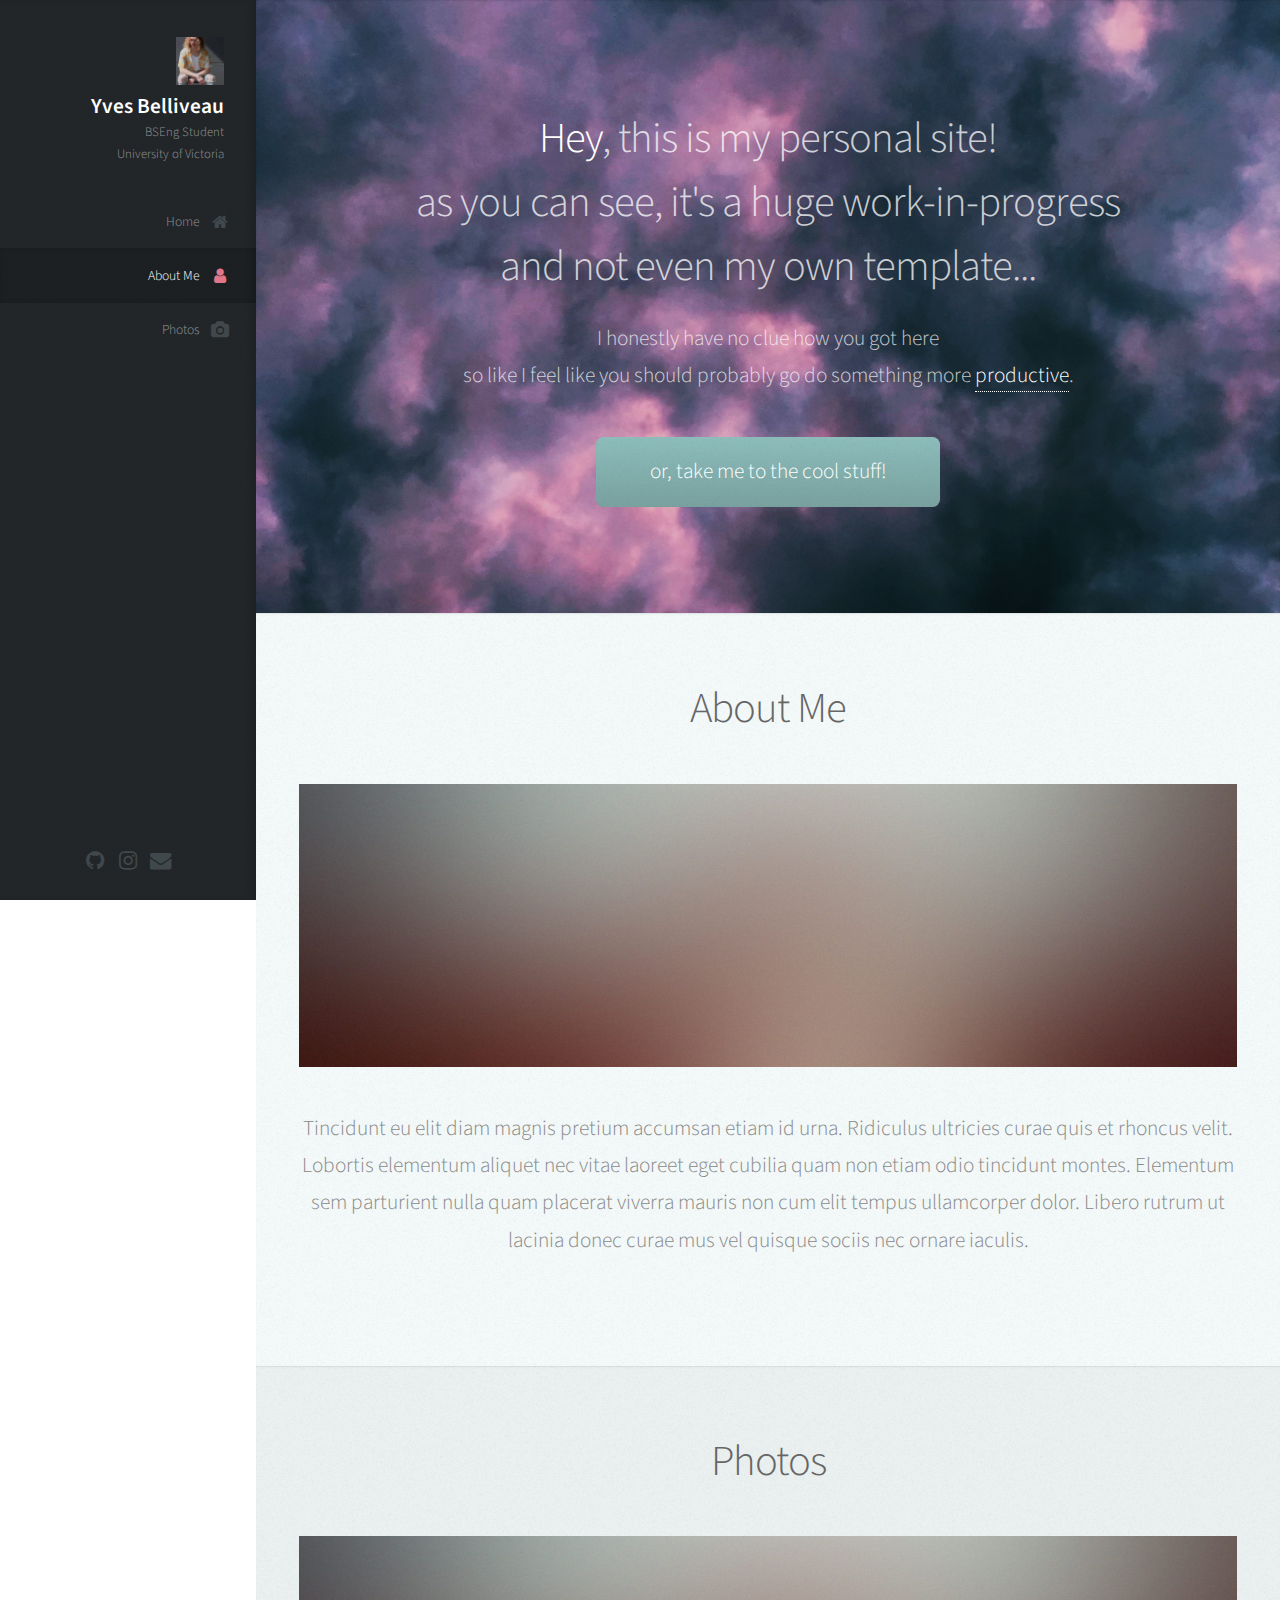
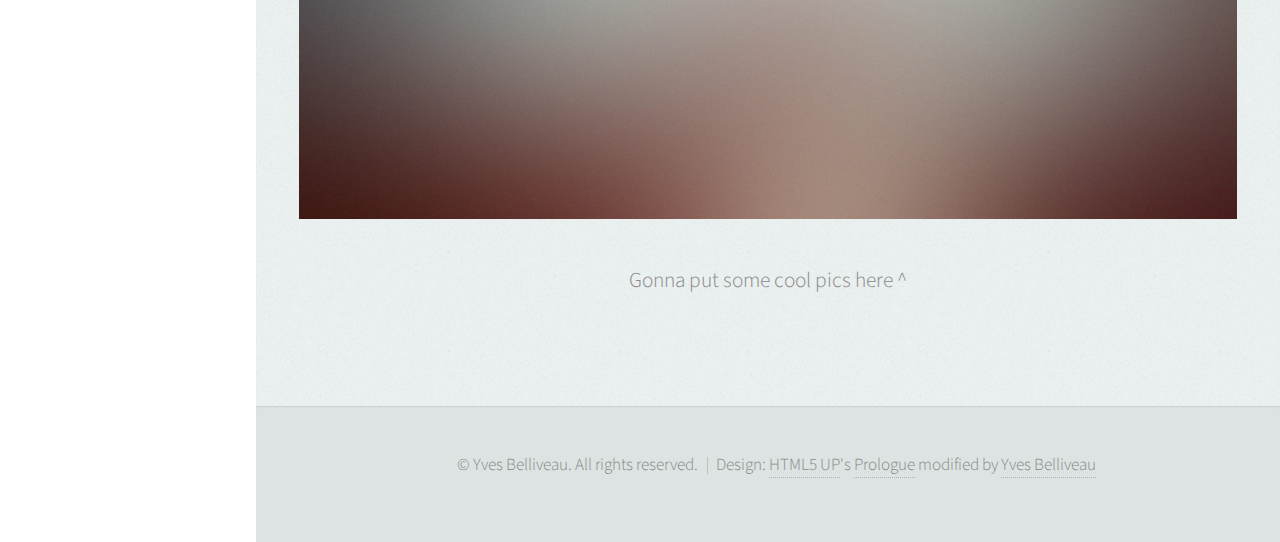
==== index.html @ c563c021 "b4 tha big stuff" ====
<html>
	<head>
		<title>Yves Belliveau</title>
		<meta charset="utf-8" />
		<meta name="viewport" content="width=device-width, initial-scale=1, user-scalable=no" />
		<link rel="stylesheet" href="assets/css/main.css" />
		<link rel="shortcut icon" type="image/png" href="images/favicon.jpg"/>
	</head>
	<body class="is-preload">

		<!-- Header -->
			<div id="header">

				<div class="top">

					<!-- Logo -->
						<div id="logo">
							<span class="image avatar48"><img src="images/avatar.jpg" alt="" /></span>
							<h1 id="title">Yves Belliveau</h1>
							<p>BSEng Student</p>
							<p>University of Victoria
						</div>

					<!-- Nav -->
						<nav id="nav">
							<ul>
								<li><a href="#top" id="top-link"><span class="icon fa-home">Home</span></a></li>
								<!--<li><a href="#portfolio" id="portfolio-link"><span class="icon fa-th">Portfolio</span></a></li>-->
								<li><a href="#about" id="about-link"><span class="icon fa-user">About Me</span></a></li>
								<!--<li><a href="#contact" id="contact-link"><span class="icon fa-envelope">Contact</span></a></li>-->
								<li><a href="#instagram" id="instagram-link"><span class="icon fa-camera">Photos</span></a></li>
							</ul>
						</nav>

				</div>

				<div class="bottom">

					<!-- Social Icons -->
						<ul class="icons">
							<!--<li><a href="#" class="icon fa-twitter"><span class="label">Twitter</span></a></li>-->
							<!--<li><a href="#" class="icon fa-facebook"><span class="label">Facebook</span></a></li>-->
							<li><a href="https://github.com/yvesbelliveau" class="icon fa-github"><span class="label">Github</span></a></li>
							<li><a href="https://www.instagram.com/yvesbelliveau/" class="icon fa-instagram"><span class="label">Instagram</span></a></li>
							<li><A href="mailto:ybell@live.ca" class="icon fa-envelope"><span class="label">Email</span></A></li>
						</ul>

				</div>

			</div>

		<!-- Main -->
			<div id="main">

				<!-- Home -->
					<section id="top" class="one dark cover">
						<div class="container">

							<header>
								<h2 class="alt"><strong>Hey</strong>, this is my personal site!<br />
								as you can see, it's a huge work-in-progress<br />
								and not even my own template...</h2>
								<p>I honestly have no clue how you got here<br />
								so like I feel like you should probably go do something more <a href="https://google.ca">productive</a>.</p>
							</header>

							<footer>
								<a href="#photos" class="button scrolly">or, take me to the cool stuff!</a>
							</footer>

						</div>
					</section>

				<!-- Portfolio
					<section id="portfolio" class="two">
						<div class="container">

							<header>
								<h2>Portfolio</h2>
							</header>

							<p>Vitae natoque dictum etiam semper magnis enim feugiat convallis convallis
							egestas rhoncus ridiculus in quis risus amet curabitur tempor orci penatibus.
							Tellus erat mauris ipsum fermentum etiam vivamus eget. Nunc nibh morbi quis
							fusce hendrerit lacus ridiculus.</p>

							<div class="row">
								<div class="col-4 col-12-mobile">
									<article class="item">
										<a href="#" class="image fit"><img src="images/pic02.jpg" alt="" /></a>
										<header>
											<h3>Ipsum Feugiat</h3>
										</header>
									</article>
									<article class="item">
										<a href="#" class="image fit"><img src="images/pic03.jpg" alt="" /></a>
										<header>
											<h3>Rhoncus Semper</h3>
										</header>
									</article>
								</div>
								<div class="col-4 col-12-mobile">
									<article class="item">
										<a href="#" class="image fit"><img src="images/pic04.jpg" alt="" /></a>
										<header>
											<h3>Magna Nullam</h3>
										</header>
									</article>
									<article class="item">
										<a href="#" class="image fit"><img src="images/pic05.jpg" alt="" /></a>
										<header>
											<h3>Natoque Vitae</h3>
										</header>
									</article>
								</div>
								<div class="col-4 col-12-mobile">
									<article class="item">
										<a href="#" class="image fit"><img src="images/pic06.jpg" alt="" /></a>
										<header>
											<h3>Dolor Penatibus</h3>
										</header>
									</article>
									<article class="item">
										<a href="#" class="image fit"><img src="images/pic07.jpg" alt="" /></a>
										<header>
											<h3>Orci Convallis</h3>
										</header>
									</article>
								</div>
							</div>

						</div>
					</section>-->

				<!-- About Me -->
					<section id="about" class="two">
						<div class="container">

							<header>
								<h2>About Me</h2>
							</header>

							<a href="#" class="image featured"><img src="images/pic08.jpg" alt="" /></a>

							<p>Tincidunt eu elit diam magnis pretium accumsan etiam id urna. Ridiculus
							ultricies curae quis et rhoncus velit. Lobortis elementum aliquet nec vitae
							laoreet eget cubilia quam non etiam odio tincidunt montes. Elementum sem
							parturient nulla quam placerat viverra mauris non cum elit tempus ullamcorper
							dolor. Libero rutrum ut lacinia donec curae mus vel quisque sociis nec
							ornare iaculis.</p>

						</div>
					</section>

				<!--Current Projects
					<section id="Current Projects" class="three">
						<div class="container">

							<header>
								<h2>Instagram</h2>
							</header>

							<a href="#" class="image featured"><img src="images/pic08.jpg" alt="" /></a>

							<p>Gonna put my insta here</p>

						</div>
					</section>-->

				<!--Instagram-->
					<section id="photos" class="three">
						<div class="container">

							<header>
								<h2>Photos</h2>
							</header>

							<a href="#" class="image featured"><img src="images/pic08.jpg" alt="" /></a>

							<p>Gonna put some cool pics here ^</p>

						</div>
					</section>

				<!-- Contact
					<section id="contact" class="four">
						<div class="container">

							<header>
								<h2>Contact</h2>
							</header>

							<p>Elementum sem parturient nulla quam placerat viverra
							mauris non cum elit tempus ullamcorper dolor. Libero rutrum ut lacinia
							donec curae mus. Eleifend id porttitor ac ultricies lobortis sem nunc
							orci ridiculus faucibus a consectetur. Porttitor curae mauris urna mi dolor.</p>

							<form method="post" action="#">
								<div class="row">
									<div class="col-6 col-12-mobile"><input type="text" name="name" placeholder="Name" /></div>
									<div class="col-6 col-12-mobile"><input type="text" name="email" placeholder="Email" /></div>
									<div class="col-12">
										<textarea name="message" placeholder="Message"></textarea>
									</div>
									<div class="col-12">
										<input type="submit" value="Send Message" />
									</div>
								</div>
							</form>

						</div>
					</section>-->

			</div>

		<!-- Footer -->
			<div id="footer">

				<!-- Copyright -->
					<ul class="copyright">
						<li>&copy; Yves Belliveau. All rights reserved.</li><li>Design: <a href="http://html5up.net">HTML5 UP</a>'s <a href= "https://html5up.net/prologue">Prologue</a> modified by <a href="">Yves Belliveau</a></li>
					</ul>

			</div>

		<!-- Scripts -->
			<script src="assets/js/jquery.min.js"></script>
			<script src="assets/js/jquery.scrolly.min.js"></script>
			<script src="assets/js/jquery.scrollex.min.js"></script>
			<script src="assets/js/browser.min.js"></script>
			<script src="assets/js/breakpoints.min.js"></script>
			<script src="assets/js/util.js"></script>
			<script src="assets/js/main.js"></script>

	</body>
</html>
---- assets/css/main.css ----
@import url("font-awesome.min.css");
@import url("https://fonts.googleapis.com/css?family=Source+Sans+Pro:300,300italic,400,600");

/*
	Prologue by HTML5 UP
	html5up.net | @ajlkn
	Free for personal and commercial use under the CCA 3.0 license (html5up.net/license)
*/

html, body, div, span, applet, object,
iframe, h1, h2, h3, h4, h5, h6, p, blockquote,
pre, a, abbr, acronym, address, big, cite,
code, del, dfn, em, img, ins, kbd, q, s, samp,
small, strike, strong, sub, sup, tt, var, b,
u, i, center, dl, dt, dd, ol, ul, li, fieldset,
form, label, legend, table, caption, tbody,
tfoot, thead, tr, th, td, article, aside,
canvas, details, embed, figure, figcaption,
footer, header, hgroup, menu, nav, output, ruby,
section, summary, time, mark, audio, video {
	margin: 0;
	padding: 0;
	border: 0;
	font-size: 100%;
	font: inherit;
	vertical-align: baseline;}

article, aside, details, figcaption, figure,
footer, header, hgroup, menu, nav, section {
	display: block;}

body {
	line-height: 1;
}

ol, ul {
	list-style: none;
}

blockquote, q {
	quotes: none;
}

	blockquote:before, blockquote:after, q:before, q:after {
		content: '';
		content: none;
	}

table {
	border-collapse: collapse;
	border-spacing: 0;
}

body {
	-webkit-text-size-adjust: none;
}

mark {
	background-color: transparent;
	color: inherit;
}

input::-moz-focus-inner {
	border: 0;
	padding: 0;
}

input, select, textarea {
	-moz-appearance: none;
	-webkit-appearance: none;
	-ms-appearance: none;
	appearance: none;
}

/* Basic */

	html {
		box-sizing: border-box;
	}

	*, *:before, *:after {
		box-sizing: inherit;
	}

	body {
		background: #fff;
		font-family: 'Source Sans Pro', sans-serif;
		font-size: 19pt;
		font-weight: 300;
		line-height: 1.75em;
		color: #888;
	}

		body.is-preload *, body.is-preload *:before, body.is-preload *:after {
			-moz-animation: none !important;
			-webkit-animation: none !important;
			-ms-animation: none !important;
			animation: none !important;
			-moz-transition: none !important;
			-webkit-transition: none !important;
			-ms-transition: none !important;
			transition: none !important;
		}

	input, textarea, select {
		font-family: 'Source Sans Pro', sans-serif;
		font-size: 19pt;
		font-weight: 300;
		line-height: 1.75em;
		color: #888;
	}

	h1, h2, h3, h4, h5, h6 {
		font-weight: 300;
		color: #666;
		line-height: 1.5em;
	}

	h1 a, h2 a, h3 a, h4 a, h5 a, h6 a {
		color: inherit;
		text-decoration: none;
	}

		h1 a strong, h2 a strong, h3 a strong, h4 a strong, h5 a strong, h6 a strong {
			color: #333;
		}

	h2 {
		font-size: 2em;
		letter-spacing: -1px;
	}

		h2.alt {
			color: #888;
		}

			h2.alt strong {
				color: #666;
			}

	h3 {
		font-size: 1.5em;
	}

	header {
		margin: 0 0 2em 0;
	}

		header > p {
			margin: 1em 0 0 0;
		}

	footer {
		margin: 2em 0 0 0;
	}

	strong, b {
		font-weight: 300;
		color: #666;
	}

	em, i {
		font-style: italic;
	}

	a {
		text-decoration: none;
		color: inherit;
		border-bottom: dotted 1px rgba(128, 128, 128, 0.5);
		-moz-transition: color 0.35s ease-in-out, border-bottom-color 0.35s ease-in-out;
		-webkit-transition: color 0.35s ease-in-out, border-bottom-color 0.35s ease-in-out;
		-ms-transition: color 0.35s ease-in-out, border-bottom-color 0.35s ease-in-out;
		transition: color 0.35s ease-in-out, border-bottom-color 0.35s ease-in-out;
		outline: 0;
	}

		a:hover {
			color: #E27689;
			border-bottom-color: rgba(255, 255, 255, 0);
		}

	sub {
		position: relative;
		top: 0.5em;
		font-size: 0.8em;
	}

	sup {
		position: relative;
		top: -0.5em;
		font-size: 0.8em;
	}

	hr {
		border: 0;
		border-top: solid 1px #ddd;
	}

	blockquote {
		border-left: solid 0.5em #ddd;
		padding: 1em 0 1em 2em;
		font-style: italic;
	}

	p, ul, ol, dl, table {
		margin-bottom: 2em;
	}

	br.clear {
		clear: both;
	}

/* Container */

	.container {
		margin: 0 auto;
		max-width: 100%;
		width: 1400px;
	}

		@media screen and (min-width: 961px) and (max-width: 1880px) {

			.container {
				width: 1200px;
			}

		}

		@media screen and (min-width: 961px) and (max-width: 1620px) {

			.container {
				width: 960px;
			}

		}

		@media screen and (min-width: 961px) and (max-width: 1320px) {

			.container {
				width: 100%;
			}

		}

		@media screen and (max-width: 960px) {

			.container {
				width: 100%;
			}

		}

		@media screen and (max-width: 736px) {

			.container {
				width: 100%;
			}

		}

/* Row */

	.row {
		display: flex;
		flex-wrap: wrap;
		box-sizing: border-box;
		align-items: stretch;
	}

		.row > * {
			box-sizing: border-box;
		}

		.row.gtr-uniform > * > :last-child {
			margin-bottom: 0;
		}

		.row.aln-left {
			justify-content: flex-start;
		}

		.row.aln-center {
			justify-content: center;
		}

		.row.aln-right {
			justify-content: flex-end;
		}

		.row.aln-top {
			align-items: flex-start;
		}

		.row.aln-middle {
			align-items: center;
		}

		.row.aln-bottom {
			align-items: flex-end;
		}

		.row > .imp {
			order: -1;
		}

		.row > .col-1 {
			width: 8.3333333333%;
		}

		.row > .off-1 {
			margin-left: 8.3333333333%;
		}

		.row > .col-2 {
			width: 16.6666666667%;
		}

		.row > .off-2 {
			margin-left: 16.6666666667%;
		}

		.row > .col-3 {
			width: 25%;
		}

		.row > .off-3 {
			margin-left: 25%;
		}

		.row > .col-4 {
			width: 33.3333333333%;
		}

		.row > .off-4 {
			margin-left: 33.3333333333%;
		}

		.row > .col-5 {
			width: 41.6666666667%;
		}

		.row > .off-5 {
			margin-left: 41.6666666667%;
		}

		.row > .col-6 {
			width: 50%;
		}

		.row > .off-6 {
			margin-left: 50%;
		}

		.row > .col-7 {
			width: 58.3333333333%;
		}

		.row > .off-7 {
			margin-left: 58.3333333333%;
		}

		.row > .col-8 {
			width: 66.6666666667%;
		}

		.row > .off-8 {
			margin-left: 66.6666666667%;
		}

		.row > .col-9 {
			width: 75%;
		}

		.row > .off-9 {
			margin-left: 75%;
		}

		.row > .col-10 {
			width: 83.3333333333%;
		}

		.row > .off-10 {
			margin-left: 83.3333333333%;
		}

		.row > .col-11 {
			width: 91.6666666667%;
		}

		.row > .off-11 {
			margin-left: 91.6666666667%;
		}

		.row > .col-12 {
			width: 100%;
		}

		.row > .off-12 {
			margin-left: 100%;
		}

		.row.gtr-0 {
			margin-top: 0px;
			margin-left: 0px;
		}

			.row.gtr-0 > * {
				padding: 0px 0 0 0px;
			}

			.row.gtr-0.gtr-uniform {
				margin-top: 0px;
			}

				.row.gtr-0.gtr-uniform > * {
					padding-top: 0px;
				}

		.row.gtr-25 {
			margin-top: -10px;
			margin-left: -10px;
		}

			.row.gtr-25 > * {
				padding: 10px 0 0 10px;
			}

			.row.gtr-25.gtr-uniform {
				margin-top: -10px;
			}

				.row.gtr-25.gtr-uniform > * {
					padding-top: 10px;
				}

		.row.gtr-50 {
			margin-top: -20px;
			margin-left: -20px;
		}

			.row.gtr-50 > * {
				padding: 20px 0 0 20px;
			}

			.row.gtr-50.gtr-uniform {
				margin-top: -20px;
			}

				.row.gtr-50.gtr-uniform > * {
					padding-top: 20px;
				}

		.row {
			margin-top: -40px;
			margin-left: -40px;
		}

			.row > * {
				padding: 40px 0 0 40px;
			}

			.row.gtr-uniform {
				margin-top: -40px;
			}

				.row.gtr-uniform > * {
					padding-top: 40px;
				}

		.row.gtr-150 {
			margin-top: -60px;
			margin-left: -60px;
		}

			.row.gtr-150 > * {
				padding: 60px 0 0 60px;
			}

			.row.gtr-150.gtr-uniform {
				margin-top: -60px;
			}

				.row.gtr-150.gtr-uniform > * {
					padding-top: 60px;
				}

		.row.gtr-200 {
			margin-top: -80px;
			margin-left: -80px;
		}

			.row.gtr-200 > * {
				padding: 80px 0 0 80px;
			}

			.row.gtr-200.gtr-uniform {
				margin-top: -80px;
			}

				.row.gtr-200.gtr-uniform > * {
					padding-top: 80px;
				}

		@media screen and (min-width: 961px) and (max-width: 1880px) {

			.row {
				display: flex;
				flex-wrap: wrap;
				box-sizing: border-box;
				align-items: stretch;
			}

				.row > * {
					box-sizing: border-box;
				}

				.row.gtr-uniform > * > :last-child {
					margin-bottom: 0;
				}

				.row.aln-left {
					justify-content: flex-start;
				}

				.row.aln-center {
					justify-content: center;
				}

				.row.aln-right {
					justify-content: flex-end;
				}

				.row.aln-top {
					align-items: flex-start;
				}

				.row.aln-middle {
					align-items: center;
				}

				.row.aln-bottom {
					align-items: flex-end;
				}

				.row > .imp-wide {
					order: -1;
				}

				.row > .col-1-wide {
					width: 8.3333333333%;
				}

				.row > .off-1-wide {
					margin-left: 8.3333333333%;
				}

				.row > .col-2-wide {
					width: 16.6666666667%;
				}

				.row > .off-2-wide {
					margin-left: 16.6666666667%;
				}

				.row > .col-3-wide {
					width: 25%;
				}

				.row > .off-3-wide {
					margin-left: 25%;
				}

				.row > .col-4-wide {
					width: 33.3333333333%;
				}

				.row > .off-4-wide {
					margin-left: 33.3333333333%;
				}

				.row > .col-5-wide {
					width: 41.6666666667%;
				}

				.row > .off-5-wide {
					margin-left: 41.6666666667%;
				}

				.row > .col-6-wide {
					width: 50%;
				}

				.row > .off-6-wide {
					margin-left: 50%;
				}

				.row > .col-7-wide {
					width: 58.3333333333%;
				}

				.row > .off-7-wide {
					margin-left: 58.3333333333%;
				}

				.row > .col-8-wide {
					width: 66.6666666667%;
				}

				.row > .off-8-wide {
					margin-left: 66.6666666667%;
				}

				.row > .col-9-wide {
					width: 75%;
				}

				.row > .off-9-wide {
					margin-left: 75%;
				}

				.row > .col-10-wide {
					width: 83.3333333333%;
				}

				.row > .off-10-wide {
					margin-left: 83.3333333333%;
				}

				.row > .col-11-wide {
					width: 91.6666666667%;
				}

				.row > .off-11-wide {
					margin-left: 91.6666666667%;
				}

				.row > .col-12-wide {
					width: 100%;
				}

				.row > .off-12-wide {
					margin-left: 100%;
				}

				.row.gtr-0 {
					margin-top: 0px;
					margin-left: 0px;
				}

					.row.gtr-0 > * {
						padding: 0px 0 0 0px;
					}

					.row.gtr-0.gtr-uniform {
						margin-top: 0px;
					}

						.row.gtr-0.gtr-uniform > * {
							padding-top: 0px;
						}

				.row.gtr-25 {
					margin-top: -10px;
					margin-left: -10px;
				}

					.row.gtr-25 > * {
						padding: 10px 0 0 10px;
					}

					.row.gtr-25.gtr-uniform {
						margin-top: -10px;
					}

						.row.gtr-25.gtr-uniform > * {
							padding-top: 10px;
						}

				.row.gtr-50 {
					margin-top: -20px;
					margin-left: -20px;
				}

					.row.gtr-50 > * {
						padding: 20px 0 0 20px;
					}

					.row.gtr-50.gtr-uniform {
						margin-top: -20px;
					}

						.row.gtr-50.gtr-uniform > * {
							padding-top: 20px;
						}

				.row {
					margin-top: -40px;
					margin-left: -40px;
				}

					.row > * {
						padding: 40px 0 0 40px;
					}

					.row.gtr-uniform {
						margin-top: -40px;
					}

						.row.gtr-uniform > * {
							padding-top: 40px;
						}

				.row.gtr-150 {
					margin-top: -60px;
					margin-left: -60px;
				}

					.row.gtr-150 > * {
						padding: 60px 0 0 60px;
					}

					.row.gtr-150.gtr-uniform {
						margin-top: -60px;
					}

						.row.gtr-150.gtr-uniform > * {
							padding-top: 60px;
						}

				.row.gtr-200 {
					margin-top: -80px;
					margin-left: -80px;
				}

					.row.gtr-200 > * {
						padding: 80px 0 0 80px;
					}

					.row.gtr-200.gtr-uniform {
						margin-top: -80px;
					}

						.row.gtr-200.gtr-uniform > * {
							padding-top: 80px;
						}

		}

		@media screen and (min-width: 961px) and (max-width: 1620px) {

			.row {
				display: flex;
				flex-wrap: wrap;
				box-sizing: border-box;
				align-items: stretch;
			}

				.row > * {
					box-sizing: border-box;
				}

				.row.gtr-uniform > * > :last-child {
					margin-bottom: 0;
				}

				.row.aln-left {
					justify-content: flex-start;
				}

				.row.aln-center {
					justify-content: center;
				}

				.row.aln-right {
					justify-content: flex-end;
				}

				.row.aln-top {
					align-items: flex-start;
				}

				.row.aln-middle {
					align-items: center;
				}

				.row.aln-bottom {
					align-items: flex-end;
				}

				.row > .imp-normal {
					order: -1;
				}

				.row > .col-1-normal {
					width: 8.3333333333%;
				}

				.row > .off-1-normal {
					margin-left: 8.3333333333%;
				}

				.row > .col-2-normal {
					width: 16.6666666667%;
				}

				.row > .off-2-normal {
					margin-left: 16.6666666667%;
				}

				.row > .col-3-normal {
					width: 25%;
				}

				.row > .off-3-normal {
					margin-left: 25%;
				}

				.row > .col-4-normal {
					width: 33.3333333333%;
				}

				.row > .off-4-normal {
					margin-left: 33.3333333333%;
				}

				.row > .col-5-normal {
					width: 41.6666666667%;
				}

				.row > .off-5-normal {
					margin-left: 41.6666666667%;
				}

				.row > .col-6-normal {
					width: 50%;
				}

				.row > .off-6-normal {
					margin-left: 50%;
				}

				.row > .col-7-normal {
					width: 58.3333333333%;
				}

				.row > .off-7-normal {
					margin-left: 58.3333333333%;
				}

				.row > .col-8-normal {
					width: 66.6666666667%;
				}

				.row > .off-8-normal {
					margin-left: 66.6666666667%;
				}

				.row > .col-9-normal {
					width: 75%;
				}

				.row > .off-9-normal {
					margin-left: 75%;
				}

				.row > .col-10-normal {
					width: 83.3333333333%;
				}

				.row > .off-10-normal {
					margin-left: 83.3333333333%;
				}

				.row > .col-11-normal {
					width: 91.6666666667%;
				}

				.row > .off-11-normal {
					margin-left: 91.6666666667%;
				}

				.row > .col-12-normal {
					width: 100%;
				}

				.row > .off-12-normal {
					margin-left: 100%;
				}

				.row.gtr-0 {
					margin-top: 0px;
					margin-left: 0px;
				}

					.row.gtr-0 > * {
						padding: 0px 0 0 0px;
					}

					.row.gtr-0.gtr-uniform {
						margin-top: 0px;
					}

						.row.gtr-0.gtr-uniform > * {
							padding-top: 0px;
						}

				.row.gtr-25 {
					margin-top: -10px;
					margin-left: -10px;
				}

					.row.gtr-25 > * {
						padding: 10px 0 0 10px;
					}

					.row.gtr-25.gtr-uniform {
						margin-top: -10px;
					}

						.row.gtr-25.gtr-uniform > * {
							padding-top: 10px;
						}

				.row.gtr-50 {
					margin-top: -20px;
					margin-left: -20px;
				}

					.row.gtr-50 > * {
						padding: 20px 0 0 20px;
					}

					.row.gtr-50.gtr-uniform {
						margin-top: -20px;
					}

						.row.gtr-50.gtr-uniform > * {
							padding-top: 20px;
						}

				.row {
					margin-top: -40px;
					margin-left: -40px;
				}

					.row > * {
						padding: 40px 0 0 40px;
					}

					.row.gtr-uniform {
						margin-top: -40px;
					}

						.row.gtr-uniform > * {
							padding-top: 40px;
						}

				.row.gtr-150 {
					margin-top: -60px;
					margin-left: -60px;
				}

					.row.gtr-150 > * {
						padding: 60px 0 0 60px;
					}

					.row.gtr-150.gtr-uniform {
						margin-top: -60px;
					}

						.row.gtr-150.gtr-uniform > * {
							padding-top: 60px;
						}

				.row.gtr-200 {
					margin-top: -80px;
					margin-left: -80px;
				}

					.row.gtr-200 > * {
						padding: 80px 0 0 80px;
					}

					.row.gtr-200.gtr-uniform {
						margin-top: -80px;
					}

						.row.gtr-200.gtr-uniform > * {
							padding-top: 80px;
						}

		}

		@media screen and (min-width: 961px) and (max-width: 1320px) {

			.row {
				display: flex;
				flex-wrap: wrap;
				box-sizing: border-box;
				align-items: stretch;
			}

				.row > * {
					box-sizing: border-box;
				}

				.row.gtr-uniform > * > :last-child {
					margin-bottom: 0;
				}

				.row.aln-left {
					justify-content: flex-start;
				}

				.row.aln-center {
					justify-content: center;
				}

				.row.aln-right {
					justify-content: flex-end;
				}

				.row.aln-top {
					align-items: flex-start;
				}

				.row.aln-middle {
					align-items: center;
				}

				.row.aln-bottom {
					align-items: flex-end;
				}

				.row > .imp-narrow {
					order: -1;
				}

				.row > .col-1-narrow {
					width: 8.3333333333%;
				}

				.row > .off-1-narrow {
					margin-left: 8.3333333333%;
				}

				.row > .col-2-narrow {
					width: 16.6666666667%;
				}

				.row > .off-2-narrow {
					margin-left: 16.6666666667%;
				}

				.row > .col-3-narrow {
					width: 25%;
				}

				.row > .off-3-narrow {
					margin-left: 25%;
				}

				.row > .col-4-narrow {
					width: 33.3333333333%;
				}

				.row > .off-4-narrow {
					margin-left: 33.3333333333%;
				}

				.row > .col-5-narrow {
					width: 41.6666666667%;
				}

				.row > .off-5-narrow {
					margin-left: 41.6666666667%;
				}

				.row > .col-6-narrow {
					width: 50%;
				}

				.row > .off-6-narrow {
					margin-left: 50%;
				}

				.row > .col-7-narrow {
					width: 58.3333333333%;
				}

				.row > .off-7-narrow {
					margin-left: 58.3333333333%;
				}

				.row > .col-8-narrow {
					width: 66.6666666667%;
				}

				.row > .off-8-narrow {
					margin-left: 66.6666666667%;
				}

				.row > .col-9-narrow {
					width: 75%;
				}

				.row > .off-9-narrow {
					margin-left: 75%;
				}

				.row > .col-10-narrow {
					width: 83.3333333333%;
				}

				.row > .off-10-narrow {
					margin-left: 83.3333333333%;
				}

				.row > .col-11-narrow {
					width: 91.6666666667%;
				}

				.row > .off-11-narrow {
					margin-left: 91.6666666667%;
				}

				.row > .col-12-narrow {
					width: 100%;
				}

				.row > .off-12-narrow {
					margin-left: 100%;
				}

				.row.gtr-0 {
					margin-top: 0px;
					margin-left: 0px;
				}

					.row.gtr-0 > * {
						padding: 0px 0 0 0px;
					}

					.row.gtr-0.gtr-uniform {
						margin-top: 0px;
					}

						.row.gtr-0.gtr-uniform > * {
							padding-top: 0px;
						}

				.row.gtr-25 {
					margin-top: -5px;
					margin-left: -5px;
				}

					.row.gtr-25 > * {
						padding: 5px 0 0 5px;
					}

					.row.gtr-25.gtr-uniform {
						margin-top: -5px;
					}

						.row.gtr-25.gtr-uniform > * {
							padding-top: 5px;
						}

				.row.gtr-50 {
					margin-top: -10px;
					margin-left: -10px;
				}

					.row.gtr-50 > * {
						padding: 10px 0 0 10px;
					}

					.row.gtr-50.gtr-uniform {
						margin-top: -10px;
					}

						.row.gtr-50.gtr-uniform > * {
							padding-top: 10px;
						}

				.row {
					margin-top: -20px;
					margin-left: -20px;
				}

					.row > * {
						padding: 20px 0 0 20px;
					}

					.row.gtr-uniform {
						margin-top: -20px;
					}

						.row.gtr-uniform > * {
							padding-top: 20px;
						}

				.row.gtr-150 {
					margin-top: -30px;
					margin-left: -30px;
				}

					.row.gtr-150 > * {
						padding: 30px 0 0 30px;
					}

					.row.gtr-150.gtr-uniform {
						margin-top: -30px;
					}

						.row.gtr-150.gtr-uniform > * {
							padding-top: 30px;
						}

				.row.gtr-200 {
					margin-top: -40px;
					margin-left: -40px;
				}

					.row.gtr-200 > * {
						padding: 40px 0 0 40px;
					}

					.row.gtr-200.gtr-uniform {
						margin-top: -40px;
					}

						.row.gtr-200.gtr-uniform > * {
							padding-top: 40px;
						}

		}

		@media screen and (max-width: 960px) {

			.row {
				display: flex;
				flex-wrap: wrap;
				box-sizing: border-box;
				align-items: stretch;
			}

				.row > * {
					box-sizing: border-box;
				}

				.row.gtr-uniform > * > :last-child {
					margin-bottom: 0;
				}

				.row.aln-left {
					justify-content: flex-start;
				}

				.row.aln-center {
					justify-content: center;
				}

				.row.aln-right {
					justify-content: flex-end;
				}

				.row.aln-top {
					align-items: flex-start;
				}

				.row.aln-middle {
					align-items: center;
				}

				.row.aln-bottom {
					align-items: flex-end;
				}

				.row > .imp-narrower {
					order: -1;
				}

				.row > .col-1-narrower {
					width: 8.3333333333%;
				}

				.row > .off-1-narrower {
					margin-left: 8.3333333333%;
				}

				.row > .col-2-narrower {
					width: 16.6666666667%;
				}

				.row > .off-2-narrower {
					margin-left: 16.6666666667%;
				}

				.row > .col-3-narrower {
					width: 25%;
				}

				.row > .off-3-narrower {
					margin-left: 25%;
				}

				.row > .col-4-narrower {
					width: 33.3333333333%;
				}

				.row > .off-4-narrower {
					margin-left: 33.3333333333%;
				}

				.row > .col-5-narrower {
					width: 41.6666666667%;
				}

				.row > .off-5-narrower {
					margin-left: 41.6666666667%;
				}

				.row > .col-6-narrower {
					width: 50%;
				}

				.row > .off-6-narrower {
					margin-left: 50%;
				}

				.row > .col-7-narrower {
					width: 58.3333333333%;
				}

				.row > .off-7-narrower {
					margin-left: 58.3333333333%;
				}

				.row > .col-8-narrower {
					width: 66.6666666667%;
				}

				.row > .off-8-narrower {
					margin-left: 66.6666666667%;
				}

				.row > .col-9-narrower {
					width: 75%;
				}

				.row > .off-9-narrower {
					margin-left: 75%;
				}

				.row > .col-10-narrower {
					width: 83.3333333333%;
				}

				.row > .off-10-narrower {
					margin-left: 83.3333333333%;
				}

				.row > .col-11-narrower {
					width: 91.6666666667%;
				}

				.row > .off-11-narrower {
					margin-left: 91.6666666667%;
				}

				.row > .col-12-narrower {
					width: 100%;
				}

				.row > .off-12-narrower {
					margin-left: 100%;
				}

				.row.gtr-0 {
					margin-top: 0px;
					margin-left: 0px;
				}

					.row.gtr-0 > * {
						padding: 0px 0 0 0px;
					}

					.row.gtr-0.gtr-uniform {
						margin-top: 0px;
					}

						.row.gtr-0.gtr-uniform > * {
							padding-top: 0px;
						}

				.row.gtr-25 {
					margin-top: -5px;
					margin-left: -5px;
				}

					.row.gtr-25 > * {
						padding: 5px 0 0 5px;
					}

					.row.gtr-25.gtr-uniform {
						margin-top: -5px;
					}

						.row.gtr-25.gtr-uniform > * {
							padding-top: 5px;
						}

				.row.gtr-50 {
					margin-top: -10px;
					margin-left: -10px;
				}

					.row.gtr-50 > * {
						padding: 10px 0 0 10px;
					}

					.row.gtr-50.gtr-uniform {
						margin-top: -10px;
					}

						.row.gtr-50.gtr-uniform > * {
							padding-top: 10px;
						}

				.row {
					margin-top: -20px;
					margin-left: -20px;
				}

					.row > * {
						padding: 20px 0 0 20px;
					}

					.row.gtr-uniform {
						margin-top: -20px;
					}

						.row.gtr-uniform > * {
							padding-top: 20px;
						}

				.row.gtr-150 {
					margin-top: -30px;
					margin-left: -30px;
				}

					.row.gtr-150 > * {
						padding: 30px 0 0 30px;
					}

					.row.gtr-150.gtr-uniform {
						margin-top: -30px;
					}

						.row.gtr-150.gtr-uniform > * {
							padding-top: 30px;
						}

				.row.gtr-200 {
					margin-top: -40px;
					margin-left: -40px;
				}

					.row.gtr-200 > * {
						padding: 40px 0 0 40px;
					}

					.row.gtr-200.gtr-uniform {
						margin-top: -40px;
					}

						.row.gtr-200.gtr-uniform > * {
							padding-top: 40px;
						}

		}

		@media screen and (max-width: 736px) {

			.row {
				display: flex;
				flex-wrap: wrap;
				box-sizing: border-box;
				align-items: stretch;
			}

				.row > * {
					box-sizing: border-box;
				}

				.row.gtr-uniform > * > :last-child {
					margin-bottom: 0;
				}

				.row.aln-left {
					justify-content: flex-start;
				}

				.row.aln-center {
					justify-content: center;
				}

				.row.aln-right {
					justify-content: flex-end;
				}

				.row.aln-top {
					align-items: flex-start;
				}

				.row.aln-middle {
					align-items: center;
				}

				.row.aln-bottom {
					align-items: flex-end;
				}

				.row > .imp-mobile {
					order: -1;
				}

				.row > .col-1-mobile {
					width: 8.3333333333%;
				}

				.row > .off-1-mobile {
					margin-left: 8.3333333333%;
				}

				.row > .col-2-mobile {
					width: 16.6666666667%;
				}

				.row > .off-2-mobile {
					margin-left: 16.6666666667%;
				}

				.row > .col-3-mobile {
					width: 25%;
				}

				.row > .off-3-mobile {
					margin-left: 25%;
				}

				.row > .col-4-mobile {
					width: 33.3333333333%;
				}

				.row > .off-4-mobile {
					margin-left: 33.3333333333%;
				}

				.row > .col-5-mobile {
					width: 41.6666666667%;
				}

				.row > .off-5-mobile {
					margin-left: 41.6666666667%;
				}

				.row > .col-6-mobile {
					width: 50%;
				}

				.row > .off-6-mobile {
					margin-left: 50%;
				}

				.row > .col-7-mobile {
					width: 58.3333333333%;
				}

				.row > .off-7-mobile {
					margin-left: 58.3333333333%;
				}

				.row > .col-8-mobile {
					width: 66.6666666667%;
				}

				.row > .off-8-mobile {
					margin-left: 66.6666666667%;
				}

				.row > .col-9-mobile {
					width: 75%;
				}

				.row > .off-9-mobile {
					margin-left: 75%;
				}

				.row > .col-10-mobile {
					width: 83.3333333333%;
				}

				.row > .off-10-mobile {
					margin-left: 83.3333333333%;
				}

				.row > .col-11-mobile {
					width: 91.6666666667%;
				}

				.row > .off-11-mobile {
					margin-left: 91.6666666667%;
				}

				.row > .col-12-mobile {
					width: 100%;
				}

				.row > .off-12-mobile {
					margin-left: 100%;
				}

				.row.gtr-0 {
					margin-top: 0px;
					margin-left: 0px;
				}

					.row.gtr-0 > * {
						padding: 0px 0 0 0px;
					}

					.row.gtr-0.gtr-uniform {
						margin-top: 0px;
					}

						.row.gtr-0.gtr-uniform > * {
							padding-top: 0px;
						}

				.row.gtr-25 {
					margin-top: -5px;
					margin-left: -5px;
				}

					.row.gtr-25 > * {
						padding: 5px 0 0 5px;
					}

					.row.gtr-25.gtr-uniform {
						margin-top: -5px;
					}

						.row.gtr-25.gtr-uniform > * {
							padding-top: 5px;
						}

				.row.gtr-50 {
					margin-top: -10px;
					margin-left: -10px;
				}

					.row.gtr-50 > * {
						padding: 10px 0 0 10px;
					}

					.row.gtr-50.gtr-uniform {
						margin-top: -10px;
					}

						.row.gtr-50.gtr-uniform > * {
							padding-top: 10px;
						}

				.row {
					margin-top: -20px;
					margin-left: -20px;
				}

					.row > * {
						padding: 20px 0 0 20px;
					}

					.row.gtr-uniform {
						margin-top: -20px;
					}

						.row.gtr-uniform > * {
							padding-top: 20px;
						}

				.row.gtr-150 {
					margin-top: -30px;
					margin-left: -30px;
				}

					.row.gtr-150 > * {
						padding: 30px 0 0 30px;
					}

					.row.gtr-150.gtr-uniform {
						margin-top: -30px;
					}

						.row.gtr-150.gtr-uniform > * {
							padding-top: 30px;
						}

				.row.gtr-200 {
					margin-top: -40px;
					margin-left: -40px;
				}

					.row.gtr-200 > * {
						padding: 40px 0 0 40px;
					}

					.row.gtr-200.gtr-uniform {
						margin-top: -40px;
					}

						.row.gtr-200.gtr-uniform > * {
							padding-top: 40px;
						}

		}

/* Sections/Article */

	section, article {
		margin-bottom: 3em;
	}

		section > :last-child,
		section > .container, section:last-child, article > :last-child,
		article > .container, article:last-child {
			margin-bottom: 0;
		}

		.row > section, .row > article {
			margin-bottom: 0;
		}

/* Image */

	.image {
		display: inline-block;
		border: 0;
	}

		.image img {
			display: block;
			width: 100%;
		}

		.image.avatar48 {
			width: 48px;
			height: 48px;
			background: #f00;
		}

			.image.avatar48 img {
				width: 48px;
				height: 48px;
			}

		.image.fit {
			display: block;
			width: 100%;
		}

		.image.featured {
			display: block;
			width: 100%;
			margin: 0 0 2em 0;
		}

		.image.left {
			float: left;
			margin: 0 2em 2em 0;
		}

		.image.centered {
			display: block;
			margin: 0 0 2em 0;
		}

			.image.centered img {
				margin: 0 auto;
				width: auto;
			}

/* List */

	ul {
		list-style: disc;
		padding-left: 1em;
	}

		ul li {
			padding-left: 0.5em;
		}

	ol {
		list-style: decimal;
		padding-left: 1.25em;
	}

		ol li {
			padding-left: 0.25em;
		}

/* Icons */

	ul.icons {
		cursor: default;
		list-style: none;
		padding-left: 0;
	}

		ul.icons li {
			display: inline-block;
			padding-left: 0;
		}

		ul.icons a {
			display: inline-block;
			width: 2em;
			height: 2em;
			line-height: 2em;
			text-align: center;
			border: 0;
		}

/* Form */

	form label {
		display: block;
		text-align: left;
		margin-bottom: 0.5em;
	}

	form input[type="text"],
	form input[type="email"],
	form input[type="password"],
	form select,
	form textarea {
		position: relative;
		-webkit-appearance: none;
		display: block;
		border: 0;
		outline: 0;
		background: #fff;
		background: rgba(255, 255, 255, 0.75);
		width: 100%;
		border-radius: 0.35em;
		padding: 0.75em 1em 0.75em 1em;
		box-shadow: inset 0 0.1em 0.1em 0 rgba(0, 0, 0, 0.05);
		border: solid 1px rgba(0, 0, 0, 0.15);
		-moz-transition: all 0.35s ease-in-out;
		-webkit-transition: all 0.35s ease-in-out;
		-ms-transition: all 0.35s ease-in-out;
		transition: all 0.35s ease-in-out;
	}

		form input[type="text"]:focus,
		form input[type="email"]:focus,
		form input[type="password"]:focus,
		form select:focus,
		form textarea:focus {
			box-shadow: 0 0 2px 1px #8ebebc;
			background: #fff;
		}

	form input[type="text"],
	form input[type="email"],
	form input[type="password"],
	form select {
		line-height: 1.25em;
	}

	form textarea {
		min-height: 14em;
	}

	form ::-webkit-input-placeholder {
		color: #555 !important;
	}

	form :-moz-placeholder {
		color: #555 !important;
	}

	form ::-moz-placeholder {
		color: #555 !important;
	}

	form :-ms-input-placeholder {
		color: #555 !important;
	}

	form ::-moz-focus-inner {
		border: 0;
	}

/* Table */

	table {
		width: 100%;
		text-align: left;
	}

		table tbody tr:nth-child(2n+2) {
			background: #f4f4f4;
		}

		table td {
			padding: 0.5em 1em 0.5em 1em;
		}

		table th {
			text-align: left;
			padding: 0.5em 1em 0.5em 1em;
			color: #fff;
			background: #222729 url("images/overlay.png");
		}

		table thead {
			background: #444;
			color: #fff;
		}

		table tfoot {
			background: #eee;
		}

/* Button */

	input[type="button"],
	input[type="submit"],
	input[type="reset"],
	button,
	.button {
		position: relative;
		display: inline-block;
		border-radius: 0.35em;
		color: #fff !important;
		text-decoration: none;
		padding: 0.75em 2.5em 0.75em 2.5em;
		background-color: #8ebebc;
		border: 0;
		cursor: pointer;
		background-image: -moz-linear-gradient(top, rgba(0, 0, 0, 0), rgba(0, 0, 0, 0.15)), url("images/overlay.png");
		background-image: -webkit-linear-gradient(top, rgba(0, 0, 0, 0), rgba(0, 0, 0, 0.15)), url("images/overlay.png");
		background-image: -ms-linear-gradient(top, rgba(0, 0, 0, 0), rgba(0, 0, 0, 0.15)), url("images/overlay.png");
		background-image: linear-gradient(top, rgba(0, 0, 0, 0), rgba(0, 0, 0, 0.15)), url("images/overlay.png");
		-moz-transition: background-color 0.35s ease-in-out;
		-webkit-transition: background-color 0.35s ease-in-out;
		-ms-transition: background-color 0.35s ease-in-out;
		transition: background-color 0.35s ease-in-out;
	}

		input[type="button"]:hover,
		input[type="submit"]:hover,
		input[type="reset"]:hover,
		button:hover,
		.button:hover {
			background-color: #9ececc;
		}

		input[type="button"]:active,
		input[type="submit"]:active,
		input[type="reset"]:active,
		button:active,
		.button:active {
			background-color: #7eaeac;
		}

/* Item */

	.item {
		box-shadow: 0 0.05em 0.15em 0 rgba(0, 0, 0, 0.05);
		margin-bottom: 40px;
	}

		.item header {
			background: #fff;
			margin: 0;
			padding: 1em 0 1em 0;
			font-size: 0.8em;
		}

			.item header h3 {
				font-size: 1em;
			}

/* Icons */

	.icon {
		text-decoration: none;
	}

		.icon:before {
			display: inline-block;
			font-family: FontAwesome;
			font-size: 1.25em;
			text-decoration: none;
			font-style: normal;
			font-weight: normal;
			line-height: 1;
			-webkit-font-smoothing: antialiased;
			-moz-osx-font-smoothing: grayscale;
		}

		.icon > .label {
			display: none;
		}

/* Header */

	#header {
		display: -moz-flex;
		display: -webkit-flex;
		display: -ms-flex;
		display: flex;
		-moz-flex-direction: column;
		-webkit-flex-direction: column;
		-ms-flex-direction: column;
		flex-direction: column;
		-moz-justify-content: space-between;
		-webkit-justify-content: space-between;
		-ms-justify-content: space-between;
		justify-content: space-between;
		background: #222629 url("images/overlay.png");
		box-shadow: inset -0.25em 0 0.25em 0 rgba(0, 0, 0, 0.1);
		color: #fff;
		height: 100%;
		left: 0;
		overflow-y: auto;
		position: fixed;
		text-align: right;
		top: 0;
		width: 375px;
	}

		#header .top {
			-moz-flex-grow: 1;
			-webkit-flex-grow: 1;
			-ms-flex-grow: 1;
			flex-grow: 1;
		}

		#header .bottom {
			-moz-flex-shrink: 0;
			-webkit-flex-shrink: 0;
			-ms-flex-shrink: 0;
			flex-shrink: 0;
			padding: 1.5em 0 0.75em 0;
		}

			#header .bottom > :last-child {
				margin-bottom: 0;
			}

		#header .icons {
			font-size: 0.8em;
			text-align: center;
		}

			#header .icons a {
				color: #41484c;
				-moz-transition: color 0.35s ease-in-out;
				-webkit-transition: color 0.35s ease-in-out;
				-ms-transition: color 0.35s ease-in-out;
				transition: color 0.35s ease-in-out;
			}

				#header .icons a:hover {
					color: #fff;
				}

	#logo {
		position: relative;
		margin: 1.75em 1.5em 1.5em 1.5em;
		min-height: 48px;
		cursor: default;
	}

		#logo h1 {
			position: relative;
			color: #fff;
			font-weight: 600;
			font-size: 1em;
			line-height: 1em;
		}

		#logo p {
			position: relative;
			display: block;
			font-size: 0.6em;
			color: rgba(255, 255, 255, 0.5);
			line-height: 1.25em;
			margin: 0.5em 0 0 0;
		}

		#logo .image {
			position: absolute;
			left: 0;
			top: 0;
		}

	#nav ul {
		list-style: none;
		padding-left: 0;
		margin-bottom: 0;
	}

		#nav ul li {
			padding-left: 0;
		}

			#nav ul li a {
				display: block;
				padding: 0.5em 1.5em 0.5em 1.5em;
				color: rgba(255, 255, 255, 0.5);
				text-decoration: none;
				outline: 0;
				border: 0;
				-moz-transition: none;
				-webkit-transition: none;
				-ms-transition: none;
				transition: none;
			}

				#nav ul li a span {
					position: relative;
					display: block;
					font-size: 0.8em;
				}

					#nav ul li a span:before {
						position: absolute;
						left: 0;
						color: #41484c;
						text-align: center;
						width: 1.25em;
						line-height: 1.75em;
					}

				#nav ul li a.active {
					background: rgba(0, 0, 0, 0.15);
					box-shadow: inset 0 0 0.25em 0 rgba(0, 0, 0, 0.125);
					color: #fff;
				}

					#nav ul li a.active span:before {
						color: #e27689;
					}

/* Footer */

	#footer {
		margin-left: 375px;
		text-align: center;
		background-color: #dce3e2;
		padding: 3em 0 4em 0;
		box-shadow: inset 0 1px 0 0 rgba(0, 0, 0, 0.05), inset 0 0.1em 0.1em 0 rgba(0, 0, 0, 0.025);
		font-size: 0.8em;
	}

		#footer .copyright {
			cursor: default;
			margin: 0;
		}

			#footer .copyright li {
				display: inline-block;
				line-height: 1em;
				border-left: solid 1px rgba(128, 128, 128, 0.35);
				padding: 0 0 0 0.5em;
				margin: 0 0 0 0.5em;
			}

				#footer .copyright li:first-child {
					border-left: 0;
					padding-left: 0;
					margin-left: 0;
				}

/* Main */

	#main {
		margin-left: 375px;
	}

		#main > section {
			margin: 0;
			overflow: hidden;
			padding: 4em 0;
			box-shadow: inset 0 1px 0 0 rgba(0, 0, 0, 0.05), inset 0 0.1em 0.1em 0 rgba(0, 0, 0, 0.025);
			text-align: center;
			background-image: url("images/overlay.png");
		}

			#main > section.dark {
				color: #ddd;
				color: rgba(255, 255, 255, 0.75);
			}

				#main > section.dark h2, #main > section.dark h3, #main > section.dark h4, #main > section.dark h5, #main > section.dark h6 {
					color: inherit;
				}

				#main > section.dark strong {
					color: #fff;
					border-color: inherit;
				}

				#main > section.dark a {
					color: #fff;
					border-color: inherit;
				}

					#main > section.dark a:hover {
						border-bottom-color: rgba(255, 255, 255, 0);
					}

			#main > section.cover {
				padding: 10em 0;
				background-size: cover;
				background-position: center center;
			}

			#main > section.one {
				background-color: #81918E;
				background-image: url("../../images/banner.jpg");
			}

			#main > section.two {
				background-color: #f5fafa;
			}

			#main > section.three {
				background-color: #ecf1f1;
			}

			#main > section.four {
				background-color: #e8edec;
			}

/* Wide */

	@media screen and (min-width: 961px) and (max-width: 1880px) {

		/* Basic */

			body, input, textarea, select {
				font-size: 17pt;
			}

		/* Header */

			#header {
				width: 300px;
			}

		/* Footer */

			#footer {
				margin-left: 300px;
			}

		/* Main */

			#main {
				margin-left: 300px;
			}

	}

/* Normal */

	@media screen and (min-width: 961px) and (max-width: 1620px) {

		/* Main */

			#main > section {
				padding: 3em 0;
			}

			#main section.cover {
				padding: 5em 0;
			}

	}

/* Narrow */

	@media screen and (min-width: 961px) and (max-width: 1320px) {

		/* Basic */

			body, input, textarea, select {
				font-size: 16pt;
			}

			.container {
				padding: 0 2em 0 2em;
			}

		/* Icons */

			ul.icons li a {
				width: 1.75em;
			}

		/* Item */

			.item {
				margin-bottom: 20px;
			}

		/* Header */

			#header {
				width: 20%;
			}

			#logo .image {
				position: relative;
				margin: 0 0 0.5em 0;
			}

			#nav ul li a {
				font-size: 0.8em;
				padding-top: 0.5em;
				padding-bottom: 0.5em;
			}

				#nav ul li a span {
					padding-right: 2.25em;
				}

					#nav ul li a span:before {
						left: 100%;
						margin-left: -1.25em;
						line-height: 2.25em;
					}

		/* Footer */

			#footer {
				margin-left: 20%;
			}

		/* Main */

			#main {
				margin-left: 20%;
			}

	}

/* Narrower */

	#headerToggle {
		display: none;
	}

	@media screen and (max-width: 960px) {

		/* Basic */

			html, body {
				overflow-x: hidden;
			}

			body, input, textarea, select {
				font-size: 16pt;
			}

			header br {
				display: none;
			}

			.container {
				padding: 0 2em 0 2em;
			}

		/* Item */

			.item {
				margin-bottom: 15px;
			}

		/* Icons */

			ul.icons a {
				width: 1.75em;
				font-size: 1.25em;
			}

		/* Header */

			#header {
				-moz-backface-visibility: hidden;
				-webkit-backface-visibility: hidden;
				-ms-backface-visibility: hidden;
				backface-visibility: hidden;
				-moz-transform: translateX(-275px);
				-webkit-transform: translateX(-275px);
				-ms-transform: translateX(-275px);
				transform: translateX(-275px);
				-moz-transition: -moz-transform 0.5s ease;
				-webkit-transition: -webkit-transform 0.5s ease;
				-ms-transition: -ms-transform 0.5s ease;
				transition: transform 0.5s ease;
				-webkit-overflow-scrolling: touch;
				display: block;
				height: 100%;
				left: 0;
				overflow-y: auto;
				position: fixed;
				top: 0;
				width: 275px;
				z-index: 10002;
				width: 275px;
				background: #222729 url("images/overlay.png");
				box-shadow: inset -0.25em 0 0.25em 0 rgba(0, 0, 0, 0.125);
			}

				#header .top {
					position: relative;
				}

				#header .bottom {
					border-top: solid 1px rgba(255, 255, 255, 0.05);
					box-shadow: 0 -1px 0 0 rgba(0, 0, 0, 0.15);
					padding-top: 2em;
					margin-top: 2em;
					position: relative;
				}

			#logo {
				margin: 1.5em 1.25em 1.25em 1.25em;
			}

			#nav ul li a {
				padding: 0.5em 1.25em 0.5em 1.25em;
			}

			#headerToggle {
				-moz-backface-visibility: hidden;
				-webkit-backface-visibility: hidden;
				-ms-backface-visibility: hidden;
				backface-visibility: hidden;
				-moz-transition: -moz-transform 0.5s ease;
				-webkit-transition: -webkit-transform 0.5s ease;
				-ms-transition: -ms-transform 0.5s ease;
				transition: transform 0.5s ease;
				display: block;
				height: 2.25em;
				left: 0;
				position: fixed;
				top: 0;
				width: 3.25em;
				z-index: 10001;
			}

				#headerToggle .toggle {
					position: absolute;
					left: 0;
					top: 0;
					width: 100%;
					height: 100%;
					outline: 0;
					border: 0;
				}

					#headerToggle .toggle:before {
						font-family: FontAwesome;
						text-decoration: none;
						font-style: normal;
						font-weight: normal;
						-webkit-font-smoothing: antialiased;
						-moz-osx-font-smoothing: grayscale;
						content: '\f0c9';
						color: #fff;
						font-size: 18px;
						line-height: 2.25em;
						background: rgba(128, 136, 144, 0.5);
						border-radius: 0.35em;
						text-align: center;
						position: absolute;
						left: 0.5em;
						top: 0.5em;
						display: block;
						width: 3.25em;
						height: 2.25em;
						line-height: 2.25em;
					}

			body.header-visible #main {
				-moz-transform: translateX(275px);
				-webkit-transform: translateX(275px);
				-ms-transform: translateX(275px);
				transform: translateX(275px);
			}

			body.header-visible #headerToggle {
				-moz-transform: translateX(275px);
				-webkit-transform: translateX(275px);
				-ms-transform: translateX(275px);
				transform: translateX(275px);
			}

			body.header-visible #header {
				-moz-transform: translateX(0);
				-webkit-transform: translateX(0);
				-ms-transform: translateX(0);
				transform: translateX(0);
			}

		/* Footer */

			#footer {
				margin-left: 0;
			}

		/* Main */

			#main {
				-moz-backface-visibility: hidden;
				-webkit-backface-visibility: hidden;
				-ms-backface-visibility: hidden;
				backface-visibility: hidden;
				-moz-transition: -moz-transform 0.5s ease;
				-webkit-transition: -webkit-transform 0.5s ease;
				-ms-transition: -ms-transform 0.5s ease;
				transition: transform 0.5s ease;
				padding-bottom: 1px;
				margin-left: 0;
			}

				#main > section {
					padding: 3em 0;
				}

				#main section.cover {
					padding: 4em 0;
				}

	}

/* Mobile */

	@media screen and (max-width: 736px) {

		/* Basic */

			body, input, textarea, select {
				font-size: 14pt;
			}

			h2 {
				font-size: 1.5em;
				letter-spacing: 0;
				font-weight: 300;
			}

			.container {
				padding: 0 15px 0 15px;
			}

		/* List */

			ul.icons a {
				width: 2em;
				font-size: 1.25em;
			}

		/* Main */

			#main > section {
				padding: 2em 0;
			}

			#main section.cover {
				padding: 4em 0em;
			}

				#main section.cover header {
					padding: 0 1em;
				}

		/* Footer */

			#footer .copyright li {
				display: block;
				line-height: 1.25em;
				border: 0;
				padding: 0;
				margin: 1em 0 0 0;
			}

				#footer .copyright li:first-child {
					margin-top: 0;
				}

	}
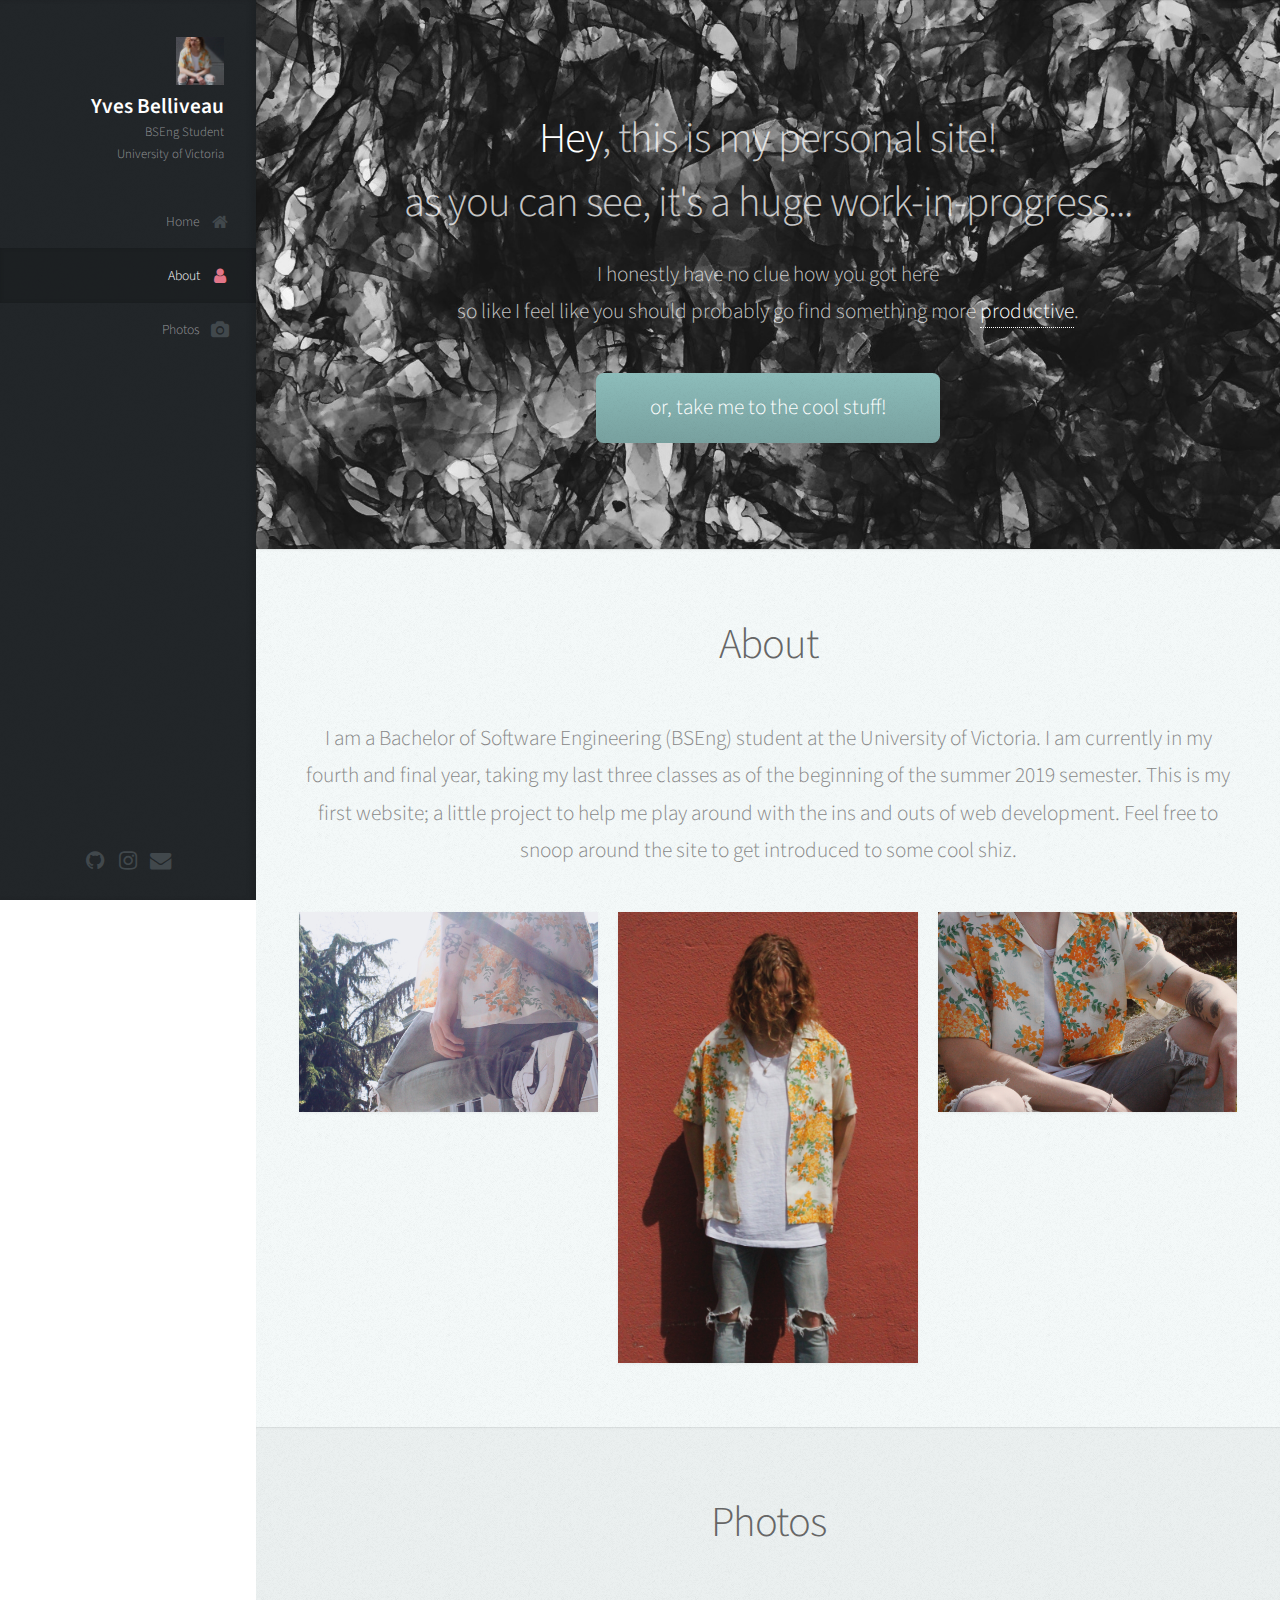
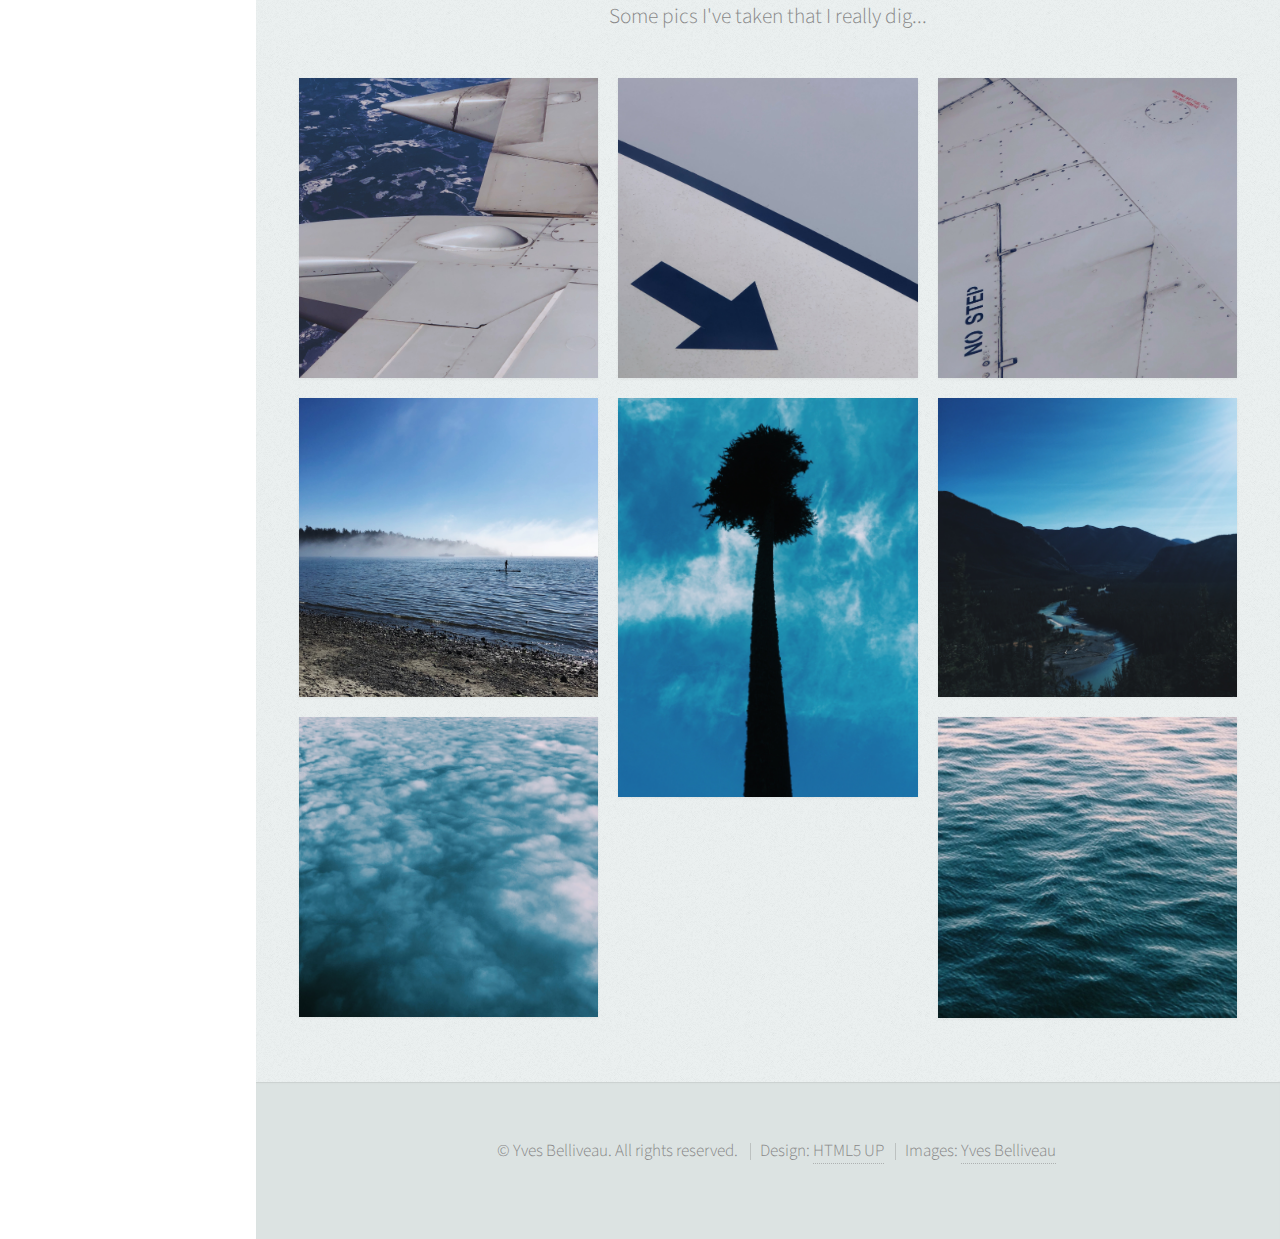
==== commit d895bb93: "started adding to photos" ====
--- a/index.html
+++ b/index.html
@@ -4,7 +4,7 @@
 		<meta charset="utf-8" />
 		<meta name="viewport" content="width=device-width, initial-scale=1, user-scalable=no" />
 		<link rel="stylesheet" href="assets/css/main.css" />
-		<link rel="shortcut icon" type="image/png" href="images/favicon.jpg"/>
+		<link rel="shortcut icon" type="image/png" href="images/favicon.png"/>
 	</head>
 	<body class="is-preload">
 
@@ -26,7 +26,7 @@
 							<ul>
 								<li><a href="#top" id="top-link"><span class="icon fa-home">Home</span></a></li>
 								<!--<li><a href="#portfolio" id="portfolio-link"><span class="icon fa-th">Portfolio</span></a></li>-->
-								<li><a href="#about" id="about-link"><span class="icon fa-user">About Me</span></a></li>
+								<li><a href="#about" id="about-link"><span class="icon fa-user">About</span></a></li>
 								<!--<li><a href="#contact" id="contact-link"><span class="icon fa-envelope">Contact</span></a></li>-->
 								<li><a href="#instagram" id="instagram-link"><span class="icon fa-camera">Photos</span></a></li>
 							</ul>
@@ -58,10 +58,9 @@
 
 							<header>
 								<h2 class="alt"><strong>Hey</strong>, this is my personal site!<br />
-								as you can see, it's a huge work-in-progress<br />
-								and not even my own template...</h2>
+								as you can see, it's a huge work-in-progress...<br /></h2>
 								<p>I honestly have no clue how you got here<br />
-								so like I feel like you should probably go do something more <a href="https://google.ca">productive</a>.</p>
+								so like I feel like you should probably go find something more <a href="https://google.ca">productive</a>.</p>
 							</header>
 
 							<footer>
@@ -132,22 +131,37 @@
 						</div>
 					</section>-->
 
-				<!-- About Me -->
+				<!-- About -->
 					<section id="about" class="two">
 						<div class="container">
 
 							<header>
-								<h2>About Me</h2>
-							</header>
-
-							<a href="#" class="image featured"><img src="images/pic08.jpg" alt="" /></a>
-
-							<p>Tincidunt eu elit diam magnis pretium accumsan etiam id urna. Ridiculus
-							ultricies curae quis et rhoncus velit. Lobortis elementum aliquet nec vitae
-							laoreet eget cubilia quam non etiam odio tincidunt montes. Elementum sem
-							parturient nulla quam placerat viverra mauris non cum elit tempus ullamcorper
-							dolor. Libero rutrum ut lacinia donec curae mus vel quisque sociis nec
-							ornare iaculis.</p>
+								<h2>About</h2>
+							</header>
+
+							<p>I am a Bachelor of Software Engineering (BSEng) student at the University of Victoria.
+								I am currently in my fourth and final year, taking my last three classes as of the beginning of the summer 2019 semester.
+								This is my first website; a little project to help me play around with the ins and outs of web development.
+								Feel free to snoop around the site to get introduced to some cool shiz.</p>
+
+								<div class="row">
+									<div class="col-4 col-12-mobile">
+										<article class="item">
+											<a class="image fit"><img src="images/about/about1.jpg" alt="" /></a>
+										</article>
+									</div>
+
+									<div class="col-4 col-12-mobile">
+										<article class="item">
+											<a class="image fit"><img src="images/about/about2.jpg" alt="" /></a>
+										</article>
+									</div>
+
+									<div class="col-4 col-12-mobile">
+										<article class="item">
+											<a class="image fit"><img src="images/about/about3.jpg" alt="" /></a>
+										</article>
+									</div>
 
 						</div>
 					</section>
@@ -175,9 +189,46 @@
 								<h2>Photos</h2>
 							</header>
 
-							<a href="#" class="image featured"><img src="images/pic08.jpg" alt="" /></a>
-
-							<p>Gonna put some cool pics here ^</p>
+							<p>Some pics I've taken that I really dig...</p>
+
+							<div class="row">
+								<div class="col-4 col-12-mobile">
+									<article class="item">
+										<a class="image fit"><img src="images/photos/plane1.jpg" alt="" /></a>
+									</article>
+
+									<article class="item">
+										<a class="image fit"><img src="images/photos/blue1.jpg" alt="" /></a>
+									</article>
+
+									<article class="item">
+										<a class="image fit"><img src="images/photos/clouds1.jpg" alt="" /></a>
+									</article>
+								</div>
+
+								<div class="col-4 col-12-mobile">
+									<article class="item">
+										<a class="image fit"><img src="images/photos/plane2.jpg" alt="" /></a>
+									</article>
+
+									<article class="item">
+										<a class="image fit"><img src="images/photos/JDFpalmtree.jpg" alt="" /></a>
+									</article>
+								</div>
+
+								<div class="col-4 col-12-mobile">
+									<article class="item">
+										<a class="image fit"><img src="images/photos/plane3.jpg" alt="" /></a>
+									</article>
+
+									<article class="item">
+										<a class="image fit"><img src="images/photos/blue2.jpg" alt="" /></a>
+									</article>
+
+									<article class="item">
+										<a class="image fit"><img src="images/photos/waves.jpg" alt="" /></a>
+									</article>
+								</div>
 
 						</div>
 					</section>
@@ -218,7 +269,9 @@
 
 				<!-- Copyright -->
 					<ul class="copyright">
-						<li>&copy; Yves Belliveau. All rights reserved.</li><li>Design: <a href="http://html5up.net">HTML5 UP</a>'s <a href= "https://html5up.net/prologue">Prologue</a> modified by <a href="">Yves Belliveau</a></li>
+						<li>&copy; Yves Belliveau. All rights reserved.</li>
+						<li>Design: <a href="http://html5up.net">HTML5 UP</a></li><!--<li>Design: adapted from <a href="http://html5up.net">HTML5 UP</a>'s <a href= "https://html5up.net/prologue">Prologue</a></li>-->
+						<li>Images: <a href="">Yves Belliveau</a></li>
 					</ul>
 
 			</div>
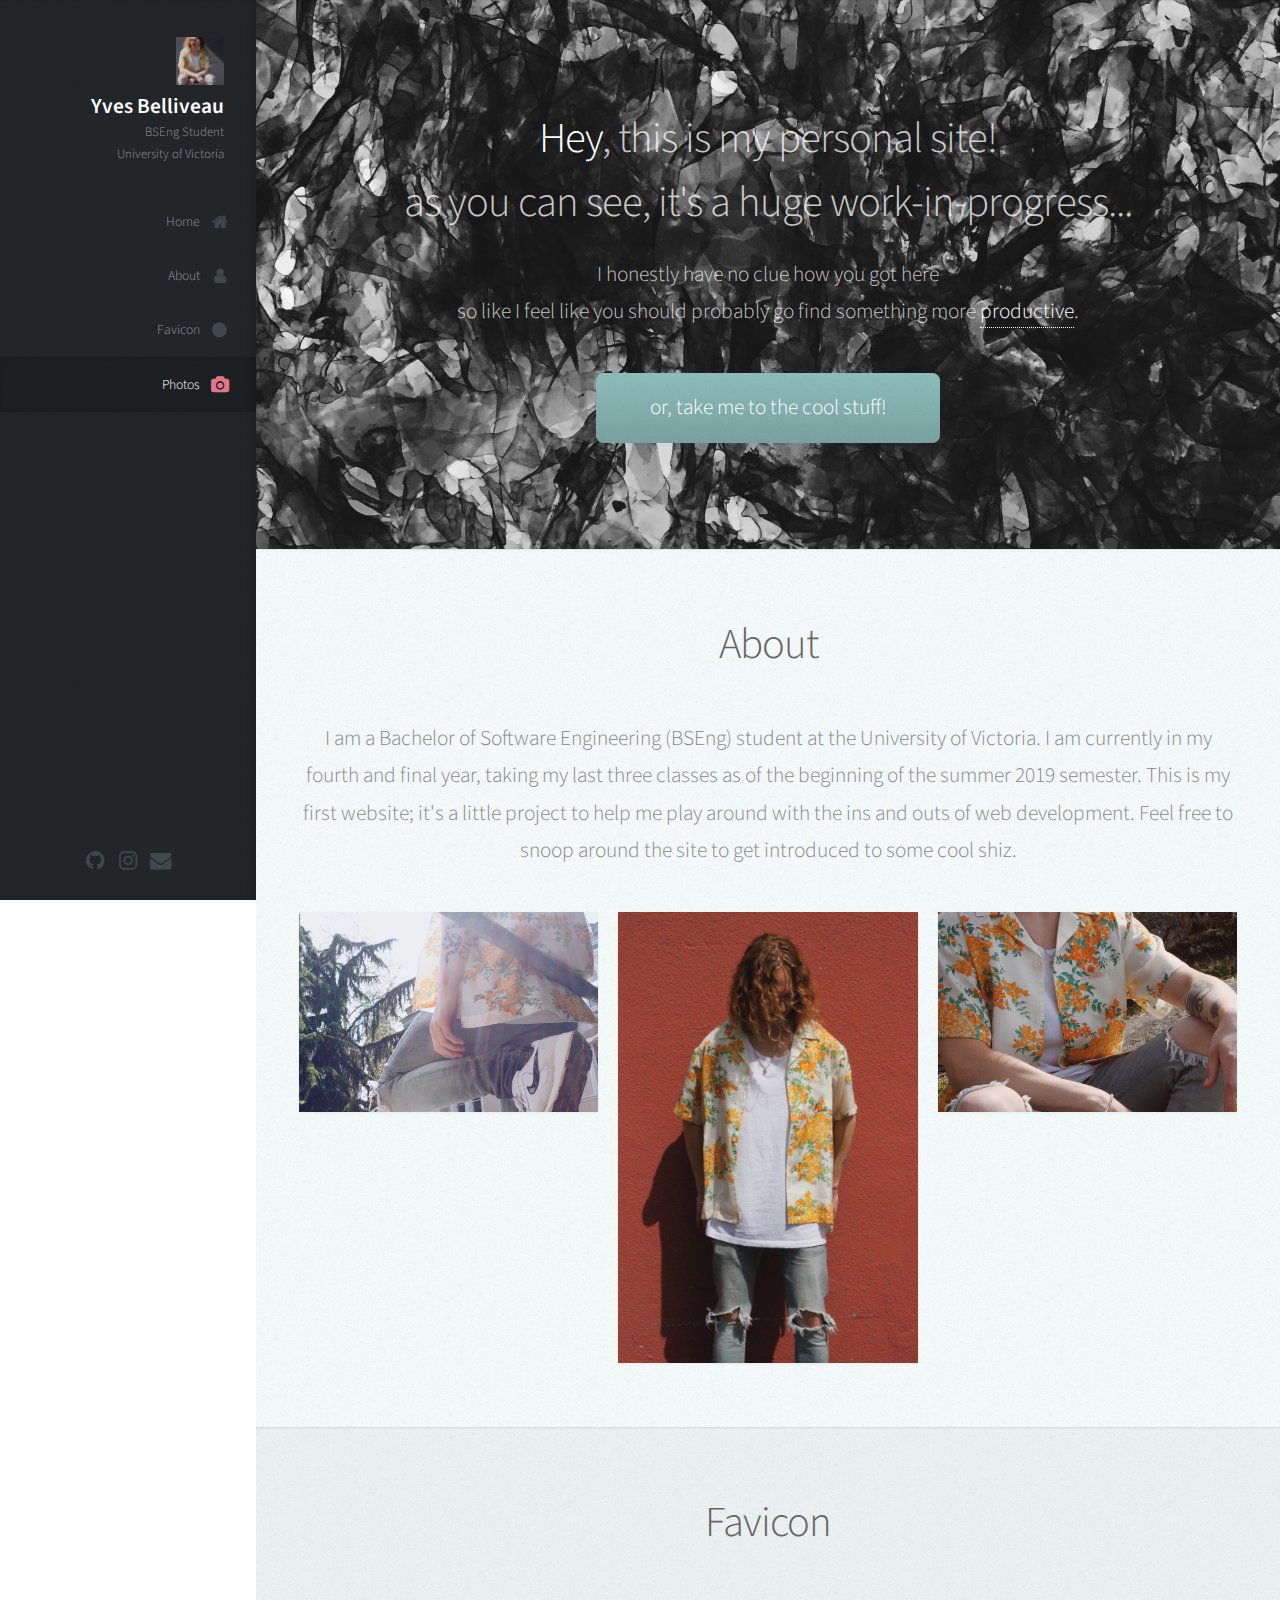
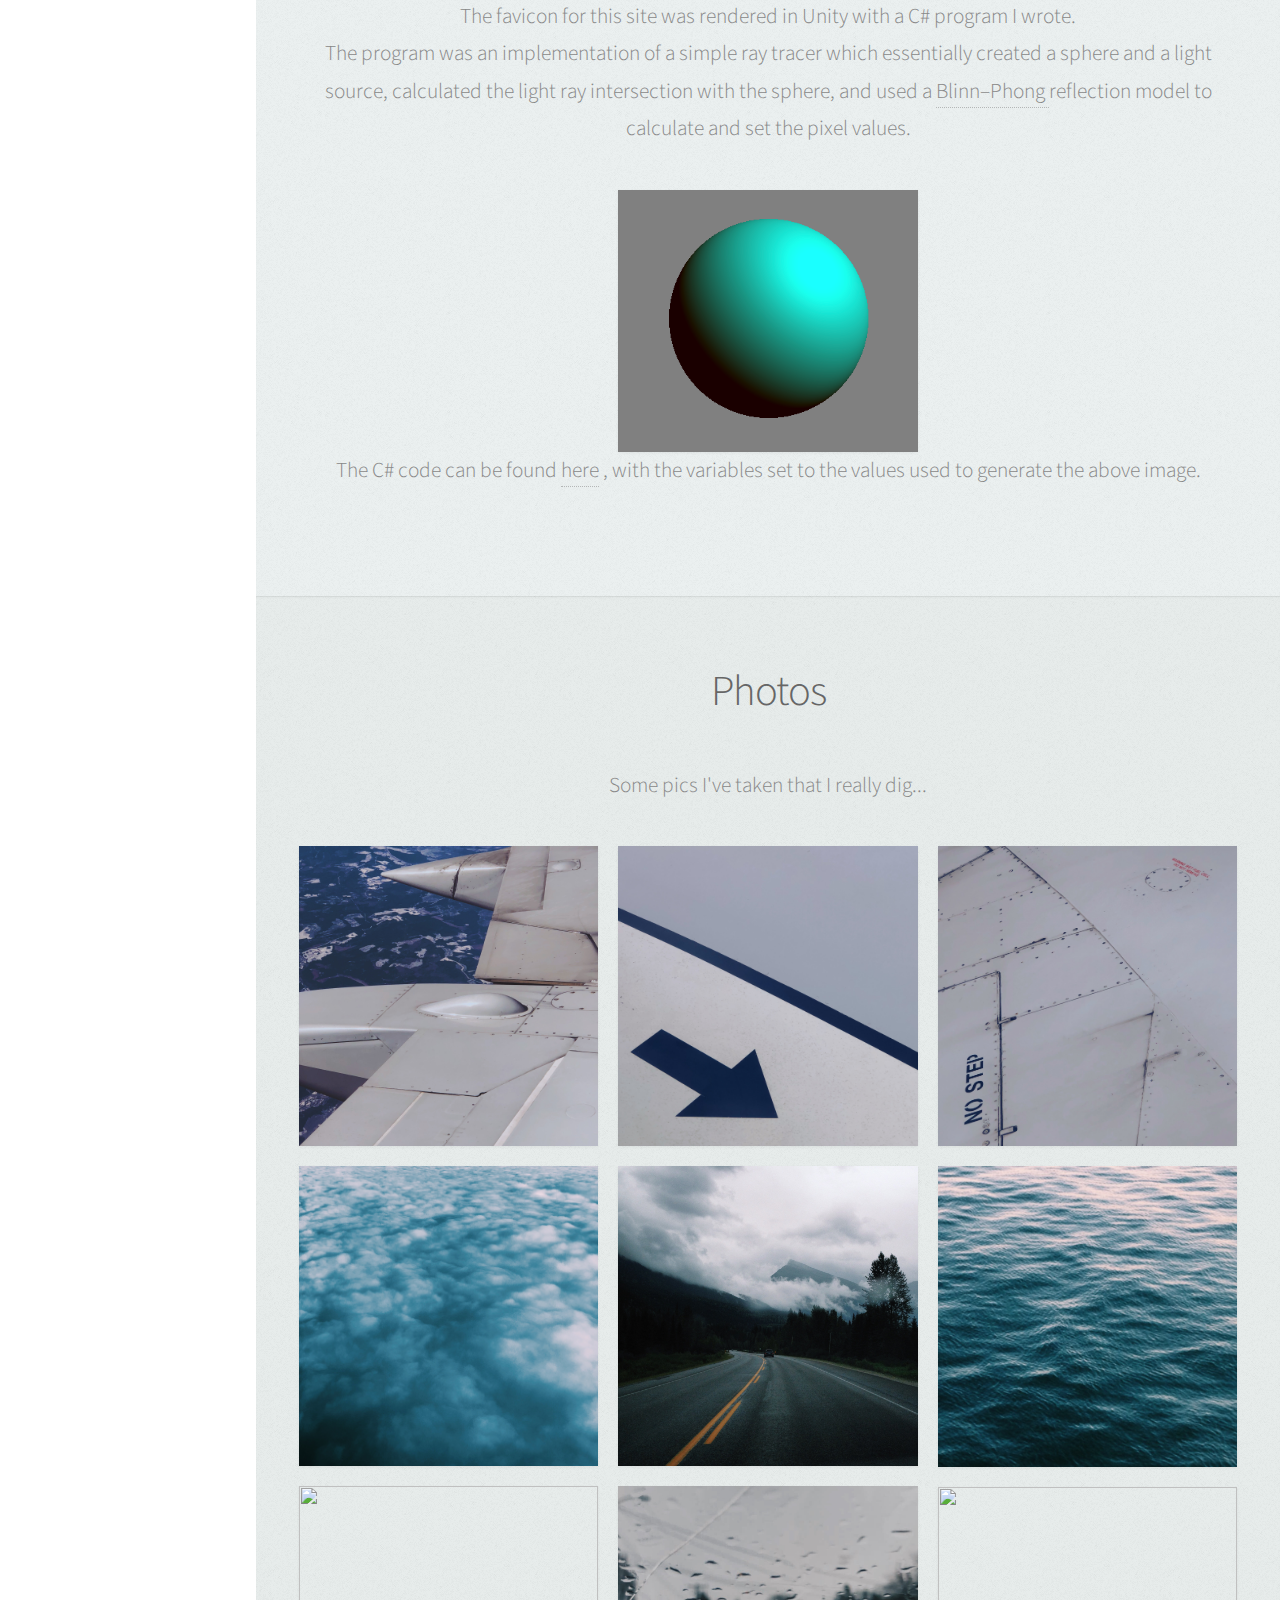
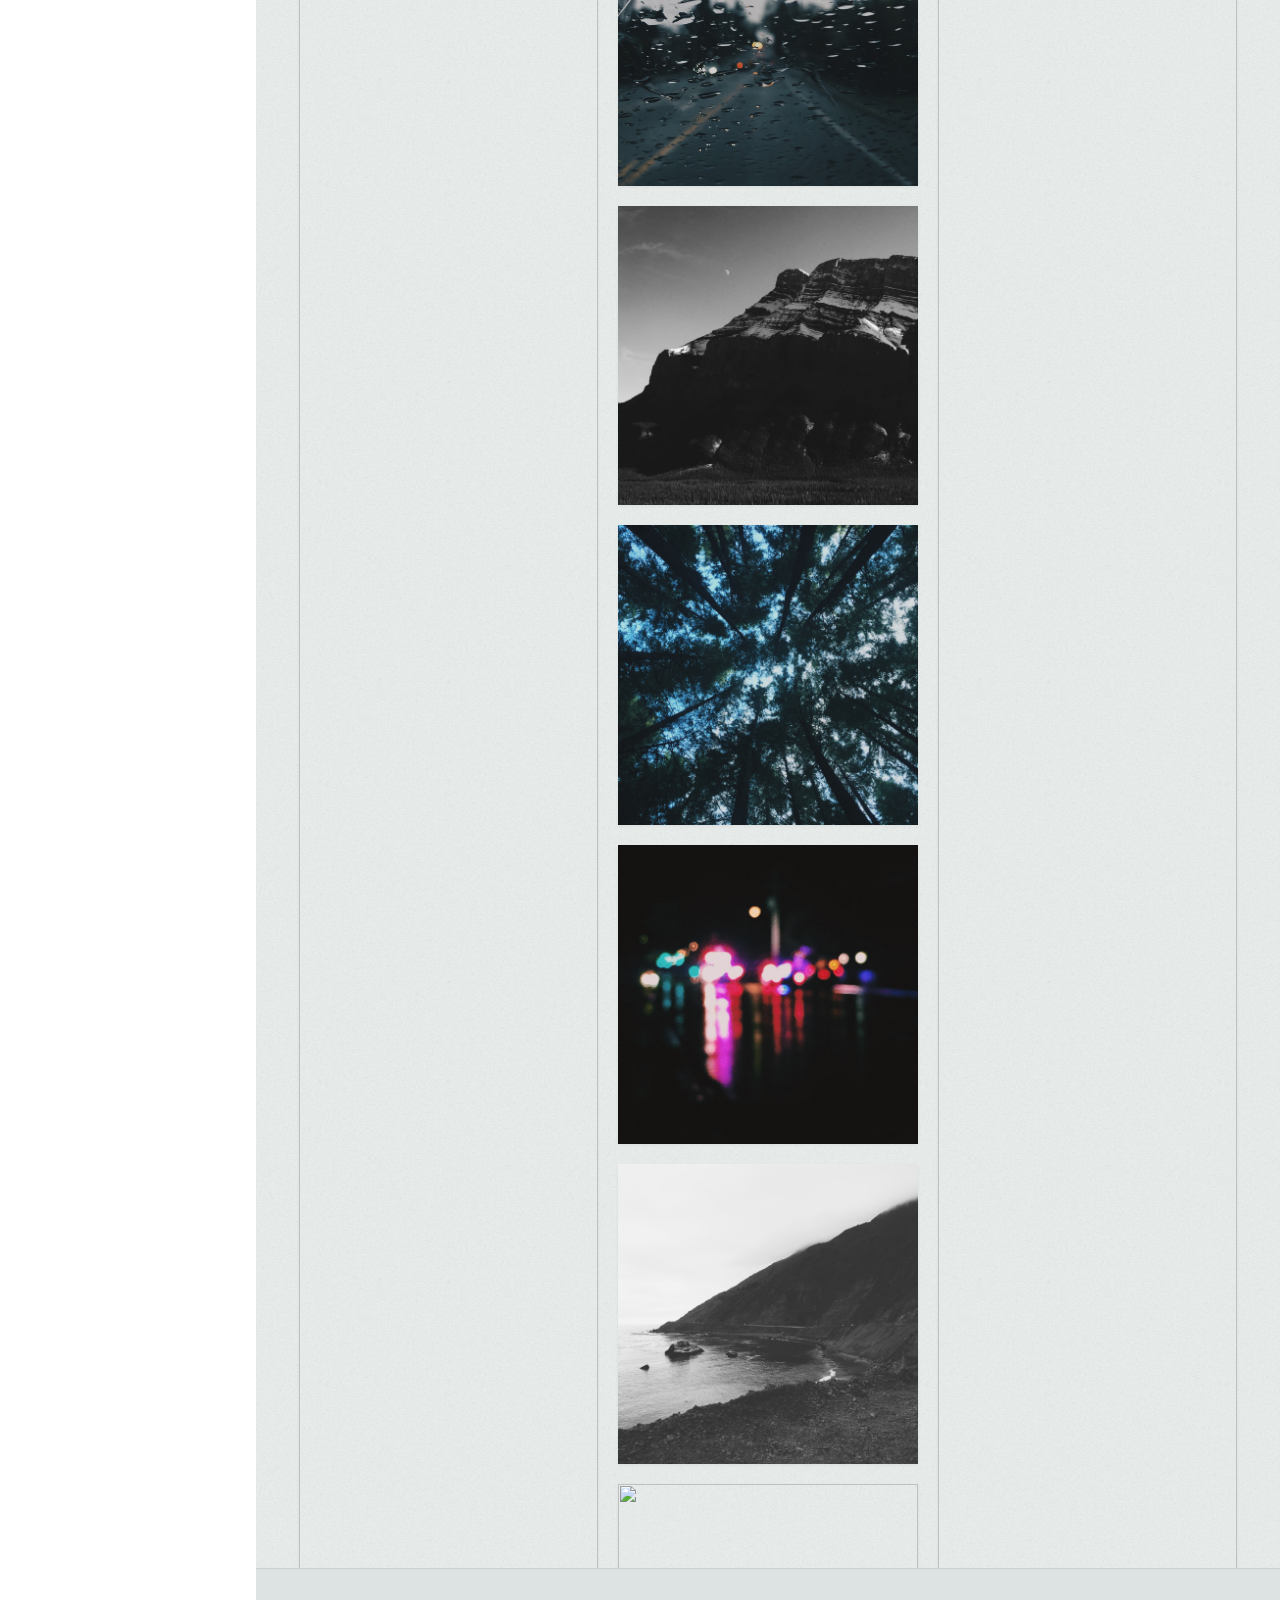
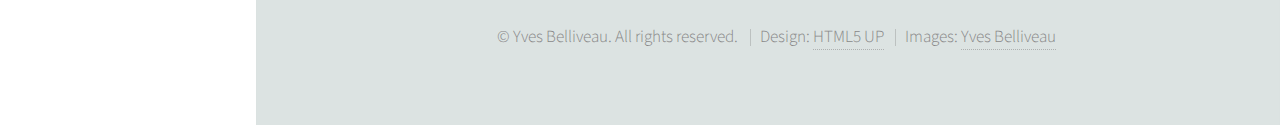
==== commit f4134035: "added section describing the favicon" ====
--- a/index.html
+++ b/index.html
@@ -27,8 +27,9 @@
 								<li><a href="#top" id="top-link"><span class="icon fa-home">Home</span></a></li>
 								<!--<li><a href="#portfolio" id="portfolio-link"><span class="icon fa-th">Portfolio</span></a></li>-->
 								<li><a href="#about" id="about-link"><span class="icon fa-user">About</span></a></li>
+								<li><a href="#favicon" id="favicon-link"><span class="icon fa-circle">Favicon</span></a></li>
 								<!--<li><a href="#contact" id="contact-link"><span class="icon fa-envelope">Contact</span></a></li>-->
-								<li><a href="#instagram" id="instagram-link"><span class="icon fa-camera">Photos</span></a></li>
+								<li><a href="#photos" id="photos-link"><span class="icon fa-camera">Photos</span></a></li>
 							</ul>
 						</nav>
 
@@ -141,7 +142,7 @@
 
 							<p>I am a Bachelor of Software Engineering (BSEng) student at the University of Victoria.
 								I am currently in my fourth and final year, taking my last three classes as of the beginning of the summer 2019 semester.
-								This is my first website; a little project to help me play around with the ins and outs of web development.
+								This is my first website; it's a little project to help me play around with the ins and outs of web development.
 								Feel free to snoop around the site to get introduced to some cool shiz.</p>
 
 								<div class="row">
@@ -162,6 +163,7 @@
 											<a class="image fit"><img src="images/about/about3.jpg" alt="" /></a>
 										</article>
 									</div>
+								</div>
 
 						</div>
 					</section>
@@ -181,8 +183,43 @@
 						</div>
 					</section>-->
 
-				<!--Instagram-->
-					<section id="photos" class="three">
+
+				<!-- favicon -->
+					<section id="favicon" class="three">
+						<div class="container">
+
+							<header>
+								<h2>Favicon</h2>
+							</header>
+
+							<p>The favicon for this site was rendered in Unity with a C# program I wrote.<br/>
+							The program was an implementation of a simple ray tracer which essentially created a sphere and a light source,
+							calculated the light ray intersection with the sphere, and used a
+							<a href="https://en.wikipedia.org/wiki/Blinn%E2%80%93Phong_reflection_model">Blinn–Phong </a>
+							reflection model to calculate and set the pixel values.
+							</p>
+
+							<div class="row">
+								<div class="col-4 col-12-mobile">
+								</div>
+								<div class="col-4 col-12-mobile">
+									<article class="item">
+										<a class="image fit"><img src="images/favorig.png" alt="" /></a>
+									</article>
+								</div>
+								<div class="col-4 col-12-mobile">
+								</div>
+							</div>
+
+							<p>The C# code can be found
+							<a href="https://github.com/yvesbelliveau/CSC305A1/blob/master/CSC305A1P1.cs">here</a>
+							, with the variables set to the values used to generate the above image.</p>
+
+						</div>
+					</section>
+
+				<!--photos-->
+					<section id="photos" class="four">
 						<div class="container">
 
 							<header>
@@ -198,12 +235,32 @@
 									</article>
 
 									<article class="item">
-										<a class="image fit"><img src="images/photos/blue1.jpg" alt="" /></a>
-									</article>
-
-									<article class="item">
 										<a class="image fit"><img src="images/photos/clouds1.jpg" alt="" /></a>
 									</article>
+
+									<article class="item">
+										<a class="image fit"><img src="images/photos/clouds2.jpg" alt="" /></a>
+									</article>
+
+									<article class="item">
+										<a class="image fit"><img src="images/photos/dark1.jpg" alt="" /></a>
+									</article>
+
+									<article class="item">
+										<a class="image fit"><img src="images/photos/seaweed1.jpg" alt="" /></a>
+									</article>
+
+									<article class="item">
+										<a class="image fit"><img src="images/photos/seaweed2.jpg" alt="" /></a>
+									</article>
+
+									<article class="item">
+										<a class="image fit"><img src="images/photos/lake1.jpg" alt="" /></a>
+									</article>
+
+									<article class="item">
+										<a class="image fit"><img src="images/photos/mount1.jpg" alt="" /></a>
+									</article>
 								</div>
 
 								<div class="col-4 col-12-mobile">
@@ -212,7 +269,31 @@
 									</article>
 
 									<article class="item">
-										<a class="image fit"><img src="images/photos/JDFpalmtree.jpg" alt="" /></a>
+										<a class="image fit"><img src="images/photos/drive1.jpg" alt="" /></a>
+									</article>
+
+									<article class="item">
+										<a class="image fit"><img src="images/photos/drive2.jpg" alt="" /></a>
+									</article>
+
+									<article class="item">
+										<a class="image fit"><img src="images/photos/bw1.jpg" alt="" /></a>
+									</article>
+
+									<article class="item">
+										<a class="image fit"><img src="images/photos/trees1.jpg" alt="" /></a>
+									</article>
+
+									<article class="item">
+										<a class="image fit"><img src="images/photos/nightlights.jpg" alt="" /></a>
+									</article>
+
+									<article class="item">
+										<a class="image fit"><img src="images/photos/bw2.jpg" alt="" /></a>
+									</article>
+
+									<article class="item">
+										<a class="image fit"><img src="images/photos/shore2.jpg" alt="" /></a>
 									</article>
 								</div>
 
@@ -222,14 +303,34 @@
 									</article>
 
 									<article class="item">
+										<a class="image fit"><img src="images/photos/waves.jpg" alt="" /></a>
+									</article>
+
+									<article class="item">
+										<a class="image fit"><img src="images/photos/purple3.jpg" alt="" /></a>
+									</article>
+
+									<article class="item">
+										<a class="image fit"><img src="images/photos/dark2.jpg" alt="" /></a>
+									</article>
+
+									<article class="item">
+										<a class="image fit"><img src="images/photos/tree2.jpg" alt="" /></a>
+									</article>
+
+									<article class="item">
+										<a class="image fit"><img src="images/photos/mija1.jpg" alt="" /></a>
+									</article>
+
+									<article class="item">
+										<a class="image fit"><img src="images/photos/banff1.jpg" alt="" /></a>
+									</article>
+
+									<article class="item">
 										<a class="image fit"><img src="images/photos/blue2.jpg" alt="" /></a>
 									</article>
-
-									<article class="item">
-										<a class="image fit"><img src="images/photos/waves.jpg" alt="" /></a>
-									</article>
-								</div>
-
+								</div>
+							</div>
 						</div>
 					</section>
 
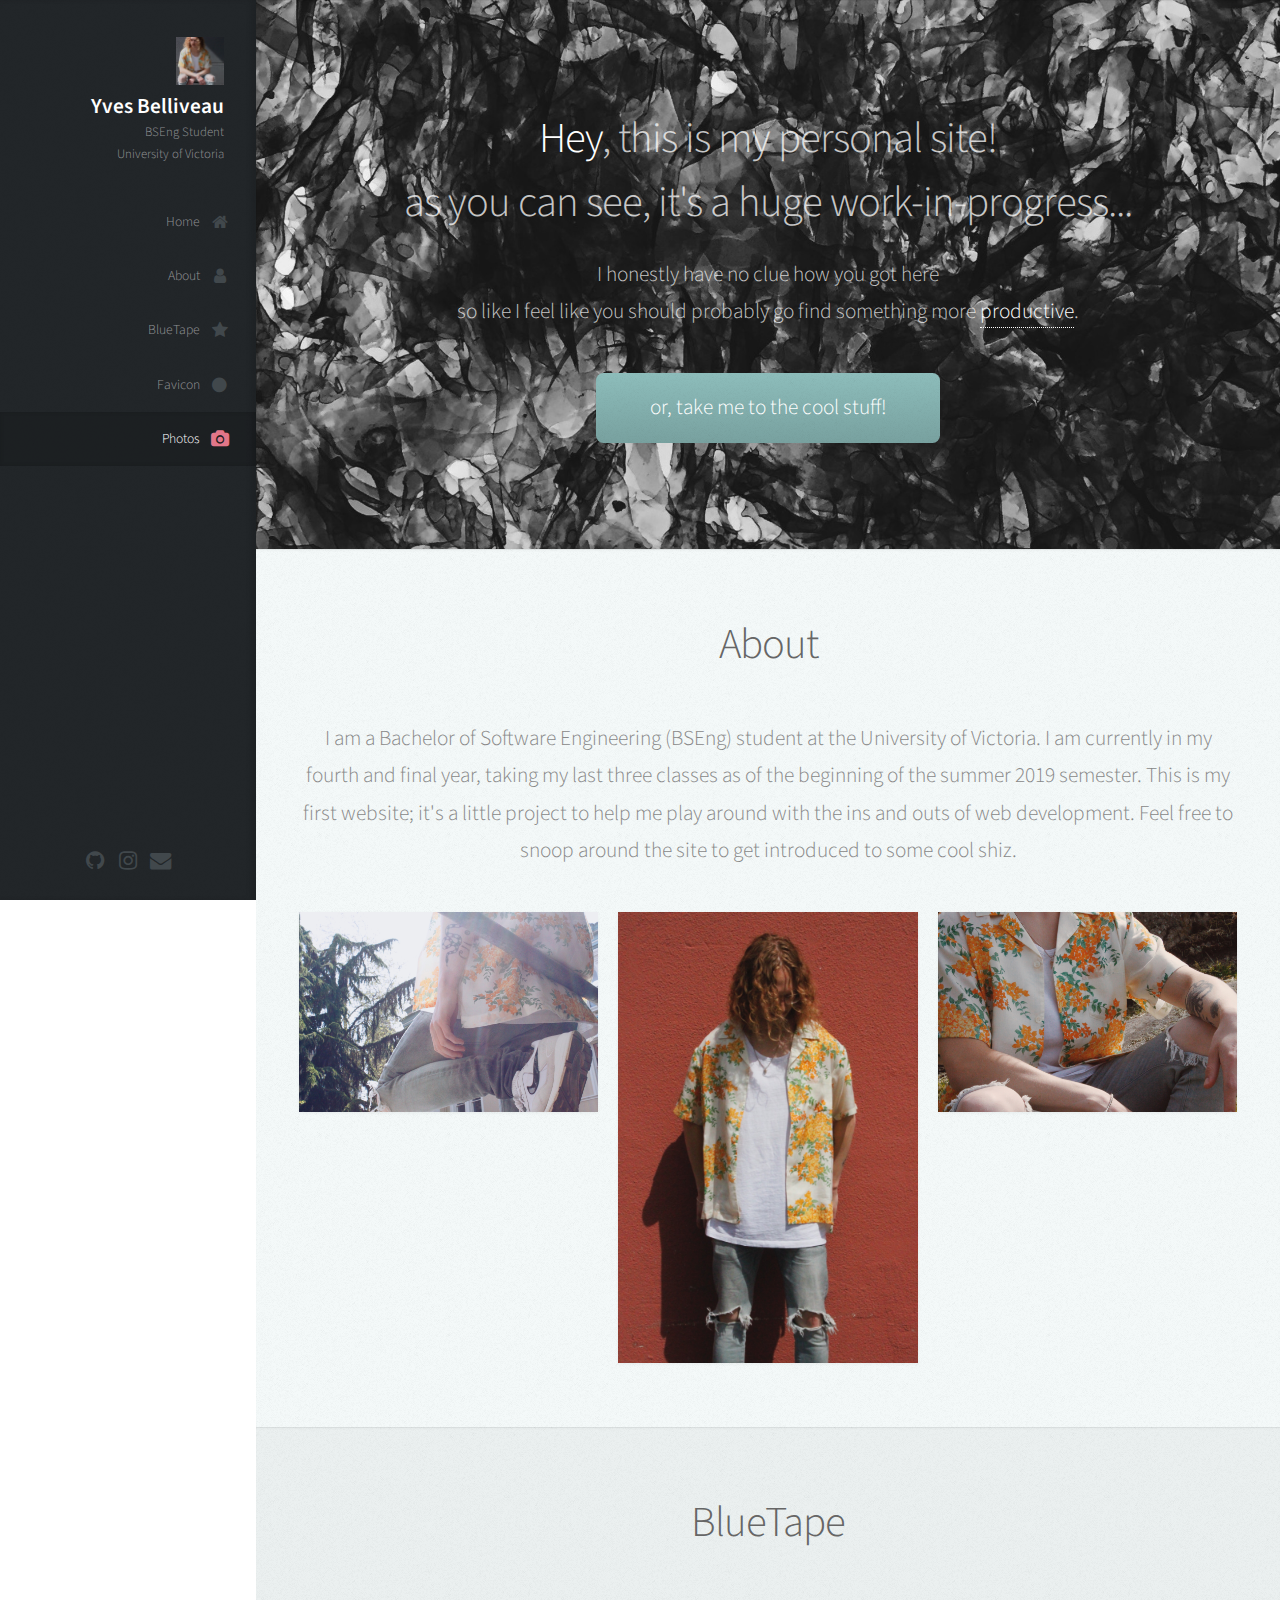
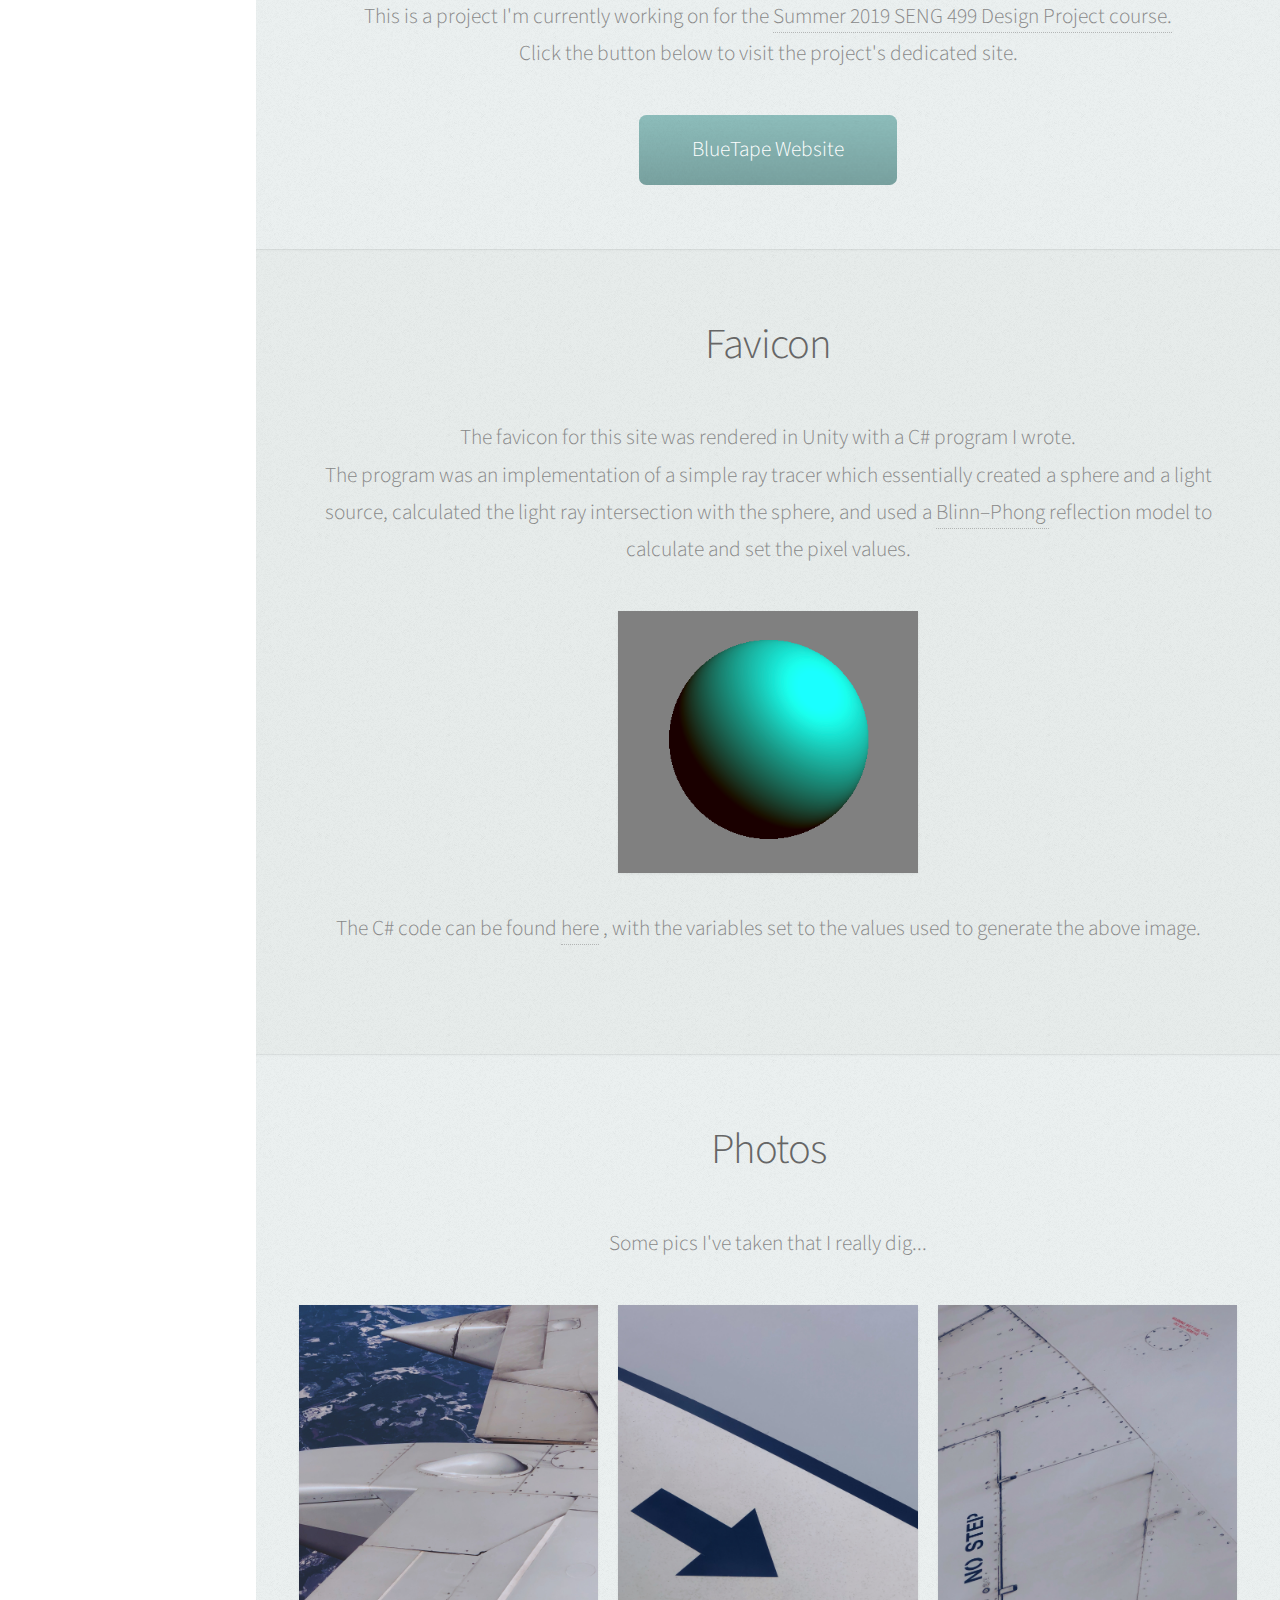
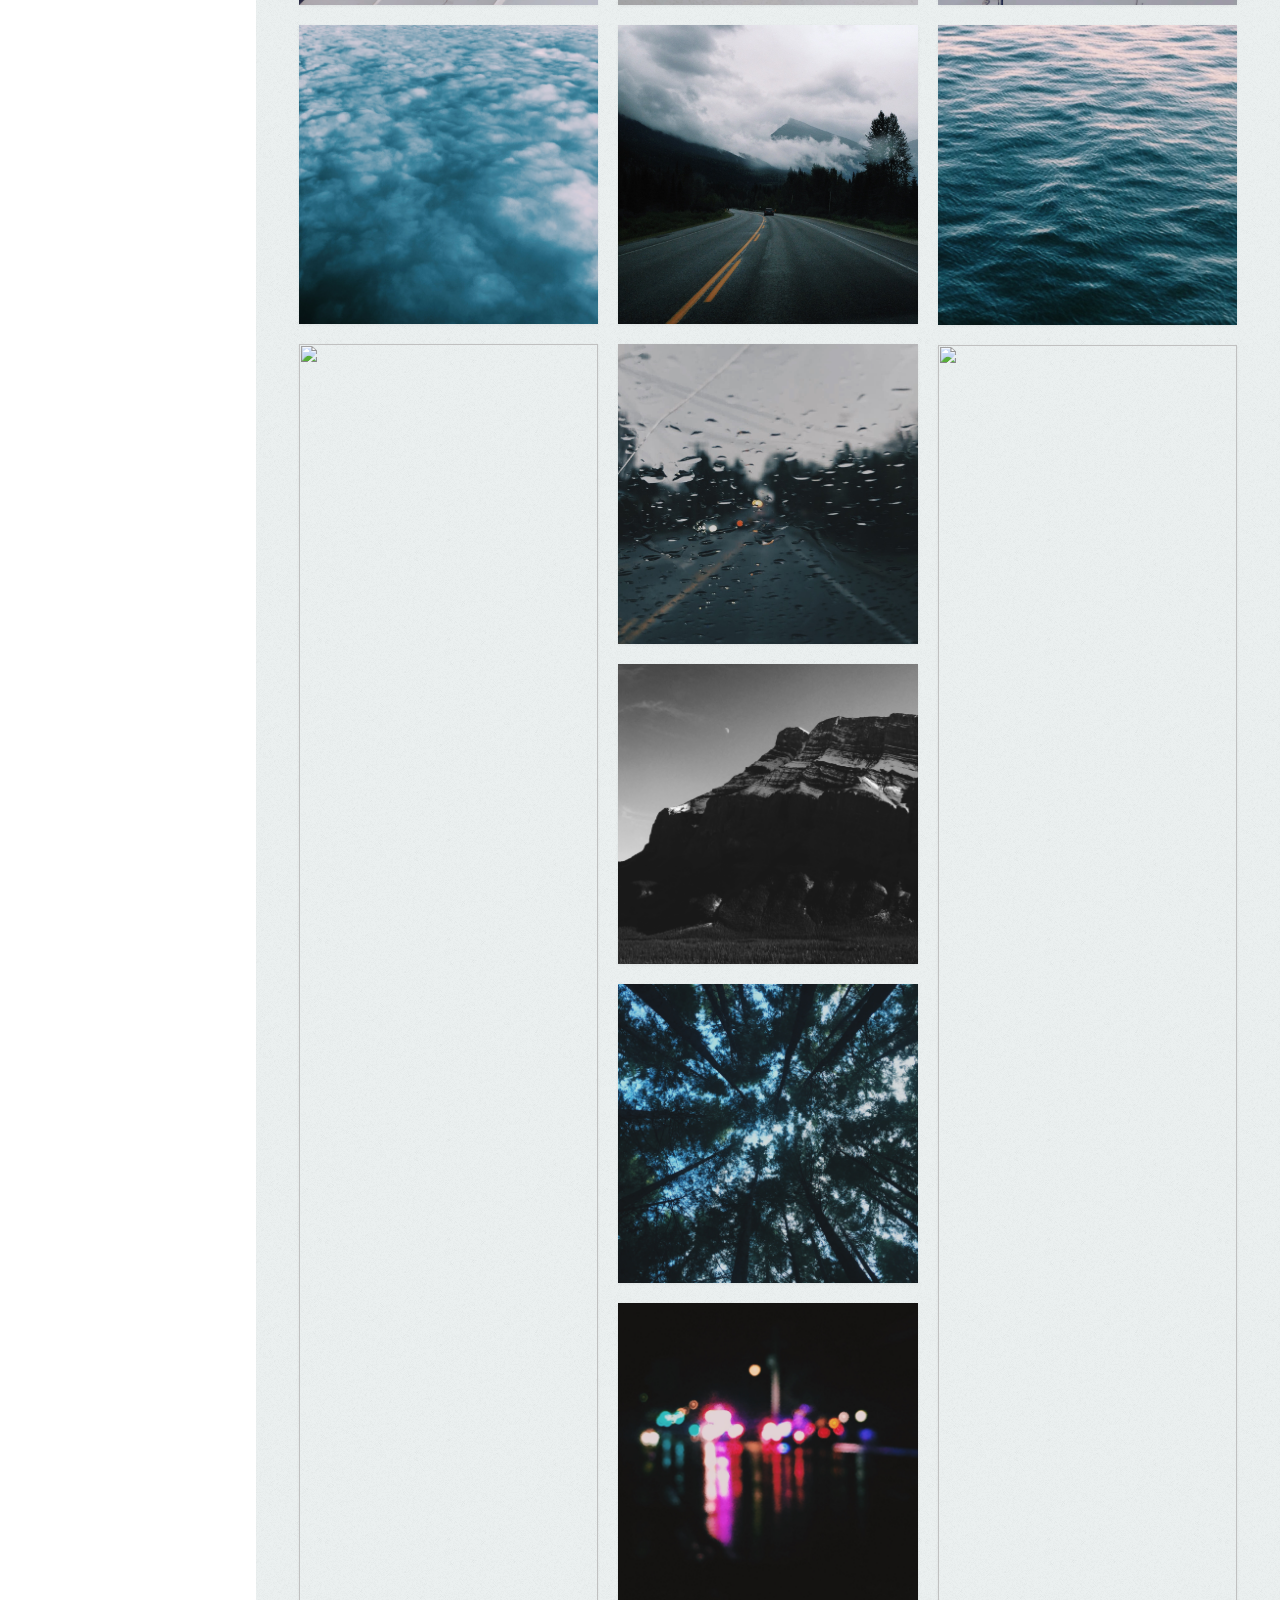
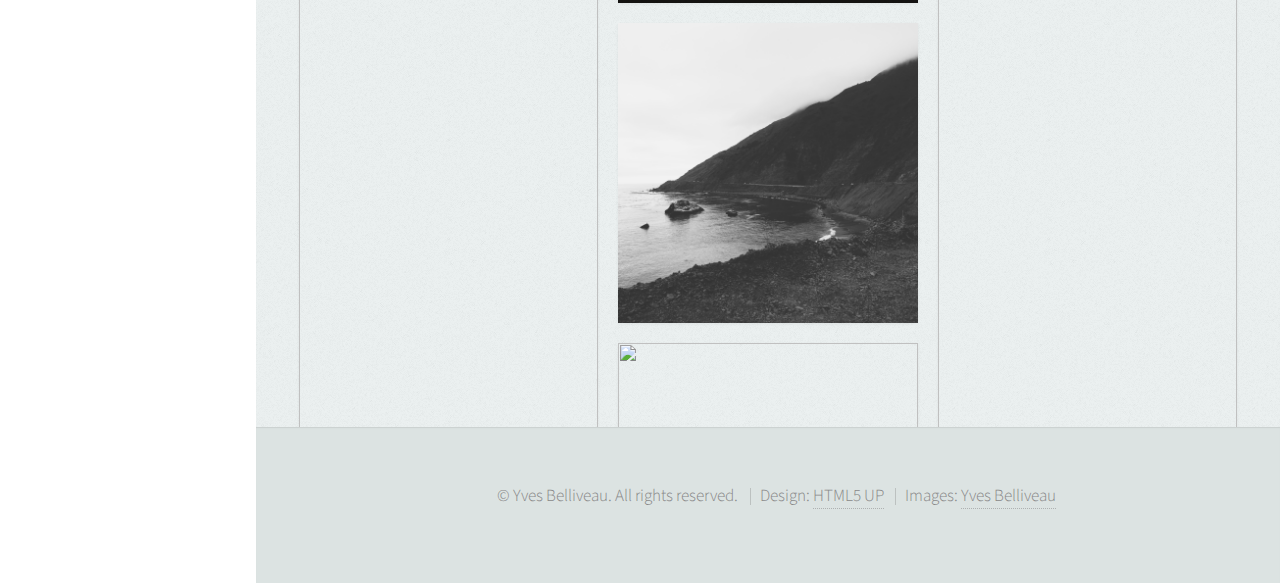
==== commit 28f962cd: "added the BlueTape section" ====
--- a/index.html
+++ b/index.html
@@ -27,6 +27,7 @@
 								<li><a href="#top" id="top-link"><span class="icon fa-home">Home</span></a></li>
 								<!--<li><a href="#portfolio" id="portfolio-link"><span class="icon fa-th">Portfolio</span></a></li>-->
 								<li><a href="#about" id="about-link"><span class="icon fa-user">About</span></a></li>
+								<li><a href="#bluetape" id="bluetape-link"><span class="icon fa-star">BlueTape</span></a></li>
 								<li><a href="#favicon" id="favicon-link"><span class="icon fa-circle">Favicon</span></a></li>
 								<!--<li><a href="#contact" id="contact-link"><span class="icon fa-envelope">Contact</span></a></li>-->
 								<li><a href="#photos" id="photos-link"><span class="icon fa-camera">Photos</span></a></li>
@@ -65,7 +66,7 @@
 							</header>
 
 							<footer>
-								<a href="#photos" class="button scrolly">or, take me to the cool stuff!</a>
+								<a href="#bluetape" class="button scrolly">or, take me to the cool stuff!</a>
 							</footer>
 
 						</div>
@@ -168,24 +169,30 @@
 						</div>
 					</section>
 
-				<!--Current Projects
-					<section id="Current Projects" class="three">
-						<div class="container">
-
-							<header>
-								<h2>Instagram</h2>
-							</header>
-
-							<a href="#" class="image featured"><img src="images/pic08.jpg" alt="" /></a>
-
-							<p>Gonna put my insta here</p>
-
-						</div>
-					</section>-->
+				<!--BlueTape-->
+					<section id="bluetape" class="three">
+						<div class="container">
+
+							<header>
+								<h2>BlueTape</h2>
+							</header>
+
+							<p>This is a project I'm currently working on for the
+							<a href="https://web.uvic.ca/calendar2019-09/CDs/SENG/499.html">Summer 2019 SENG 499 Design Project course.</a><br/>
+							Click the button below to visit the project's dedicated site.</p>
+
+							<footer>
+								<a href="http://ybell.ca/BlueTape/" class="button scrolly">BlueTape Website</a>
+							</footer>
+
+							<!--<a href="#" class="image featured"><img src="images/pic08.jpg" alt="" /></a>-->
+
+						</div>
+					</section>
 
 
 				<!-- favicon -->
-					<section id="favicon" class="three">
+					<section id="favicon" class="four">
 						<div class="container">
 
 							<header>
@@ -211,7 +218,8 @@
 								</div>
 							</div>
 
-							<p>The C# code can be found
+							<p><br/>
+							The C# code can be found
 							<a href="https://github.com/yvesbelliveau/CSC305A1/blob/master/CSC305A1P1.cs">here</a>
 							, with the variables set to the values used to generate the above image.</p>
 
@@ -219,7 +227,7 @@
 					</section>
 
 				<!--photos-->
-					<section id="photos" class="four">
+					<section id="photos" class="three">
 						<div class="container">
 
 							<header>
--- a/assets/css/main.css
+++ b/assets/css/main.css
@@ -2608,4 +2608,4 @@
 					margin-top: 0;
 				}
 
-	}+	}
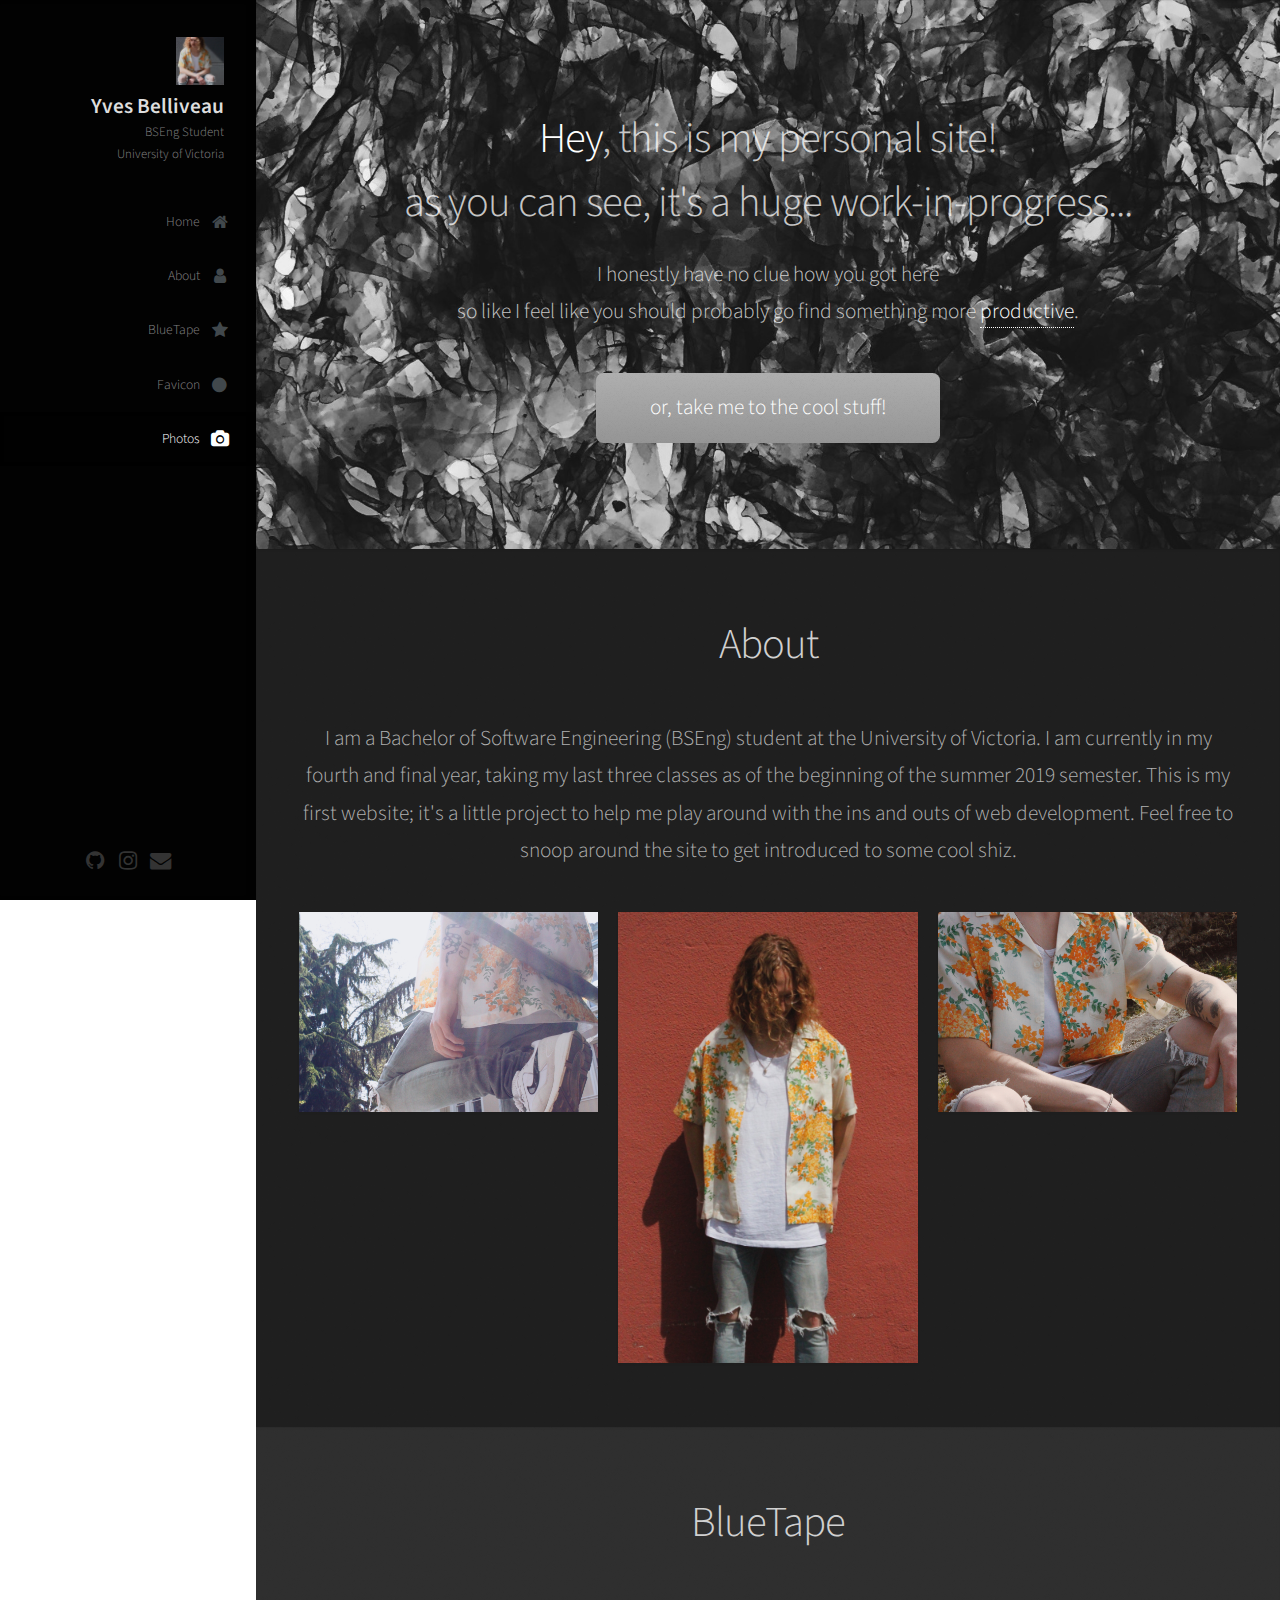
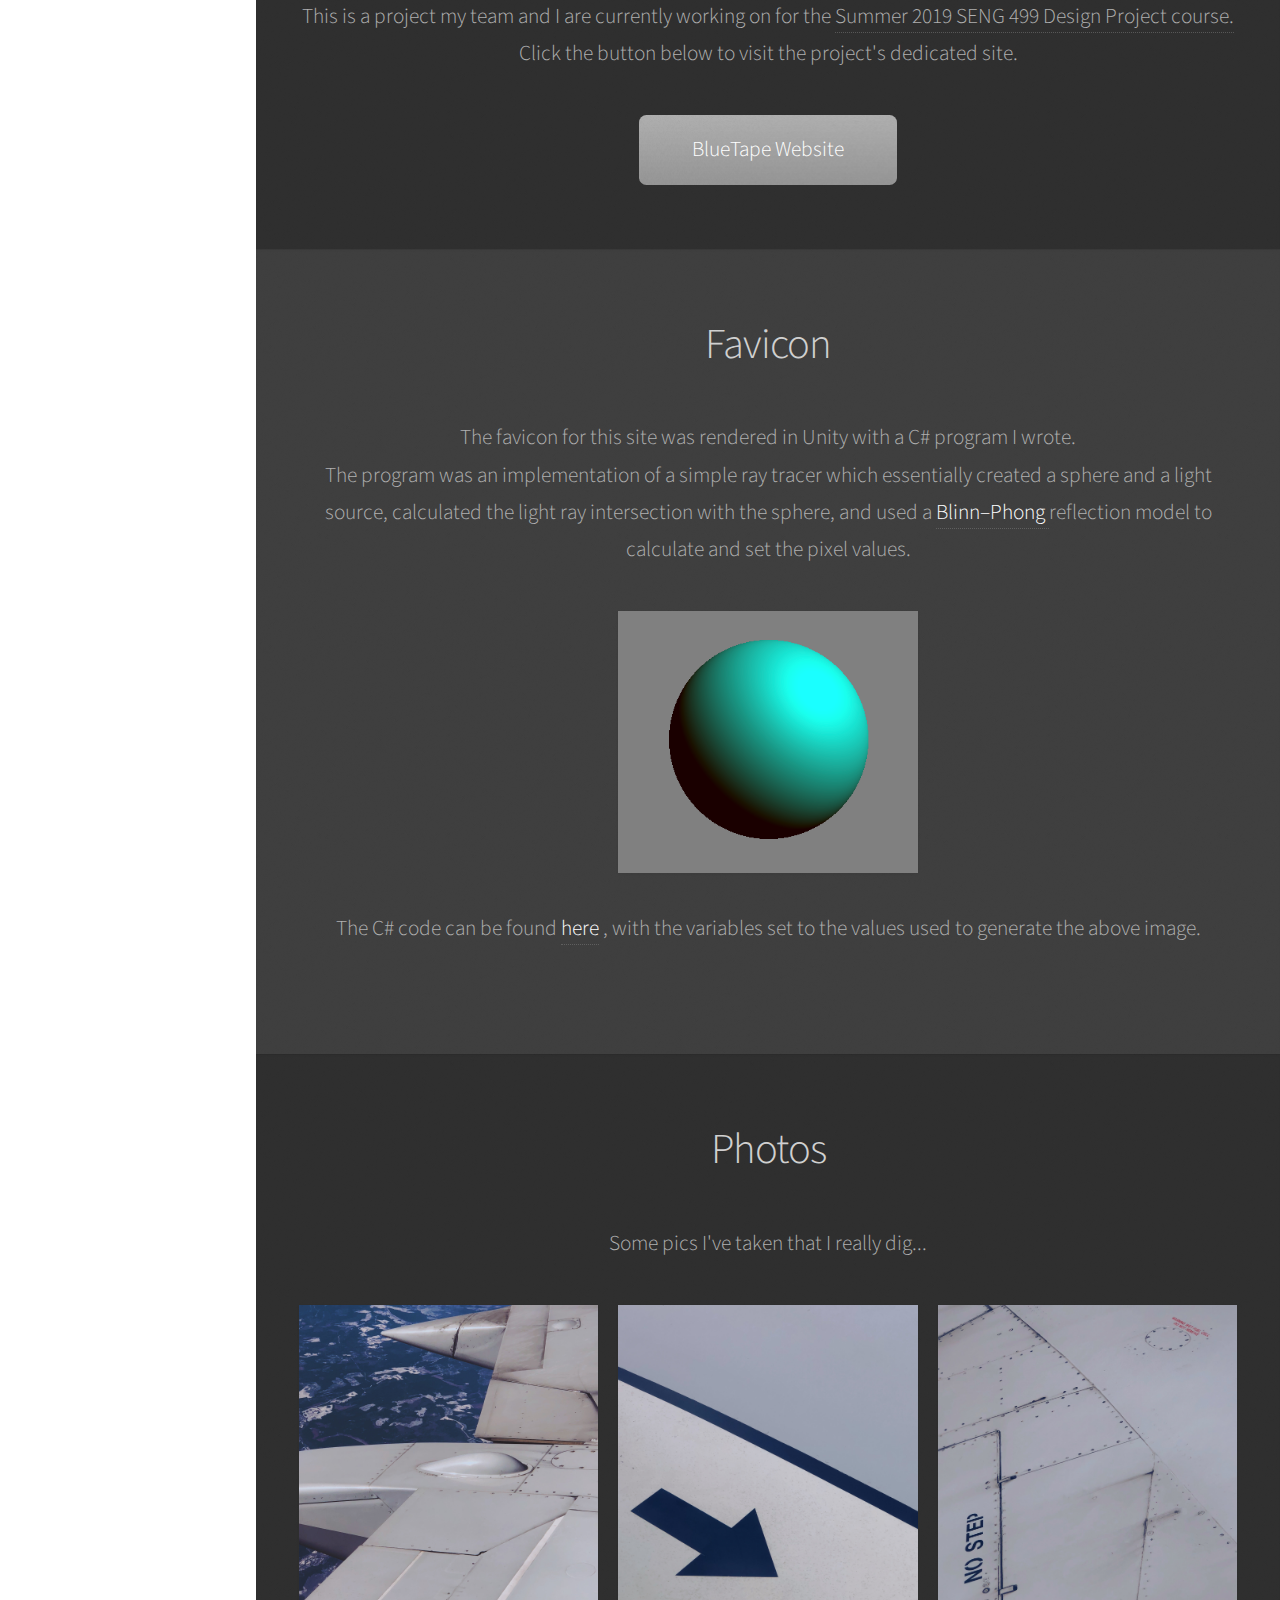
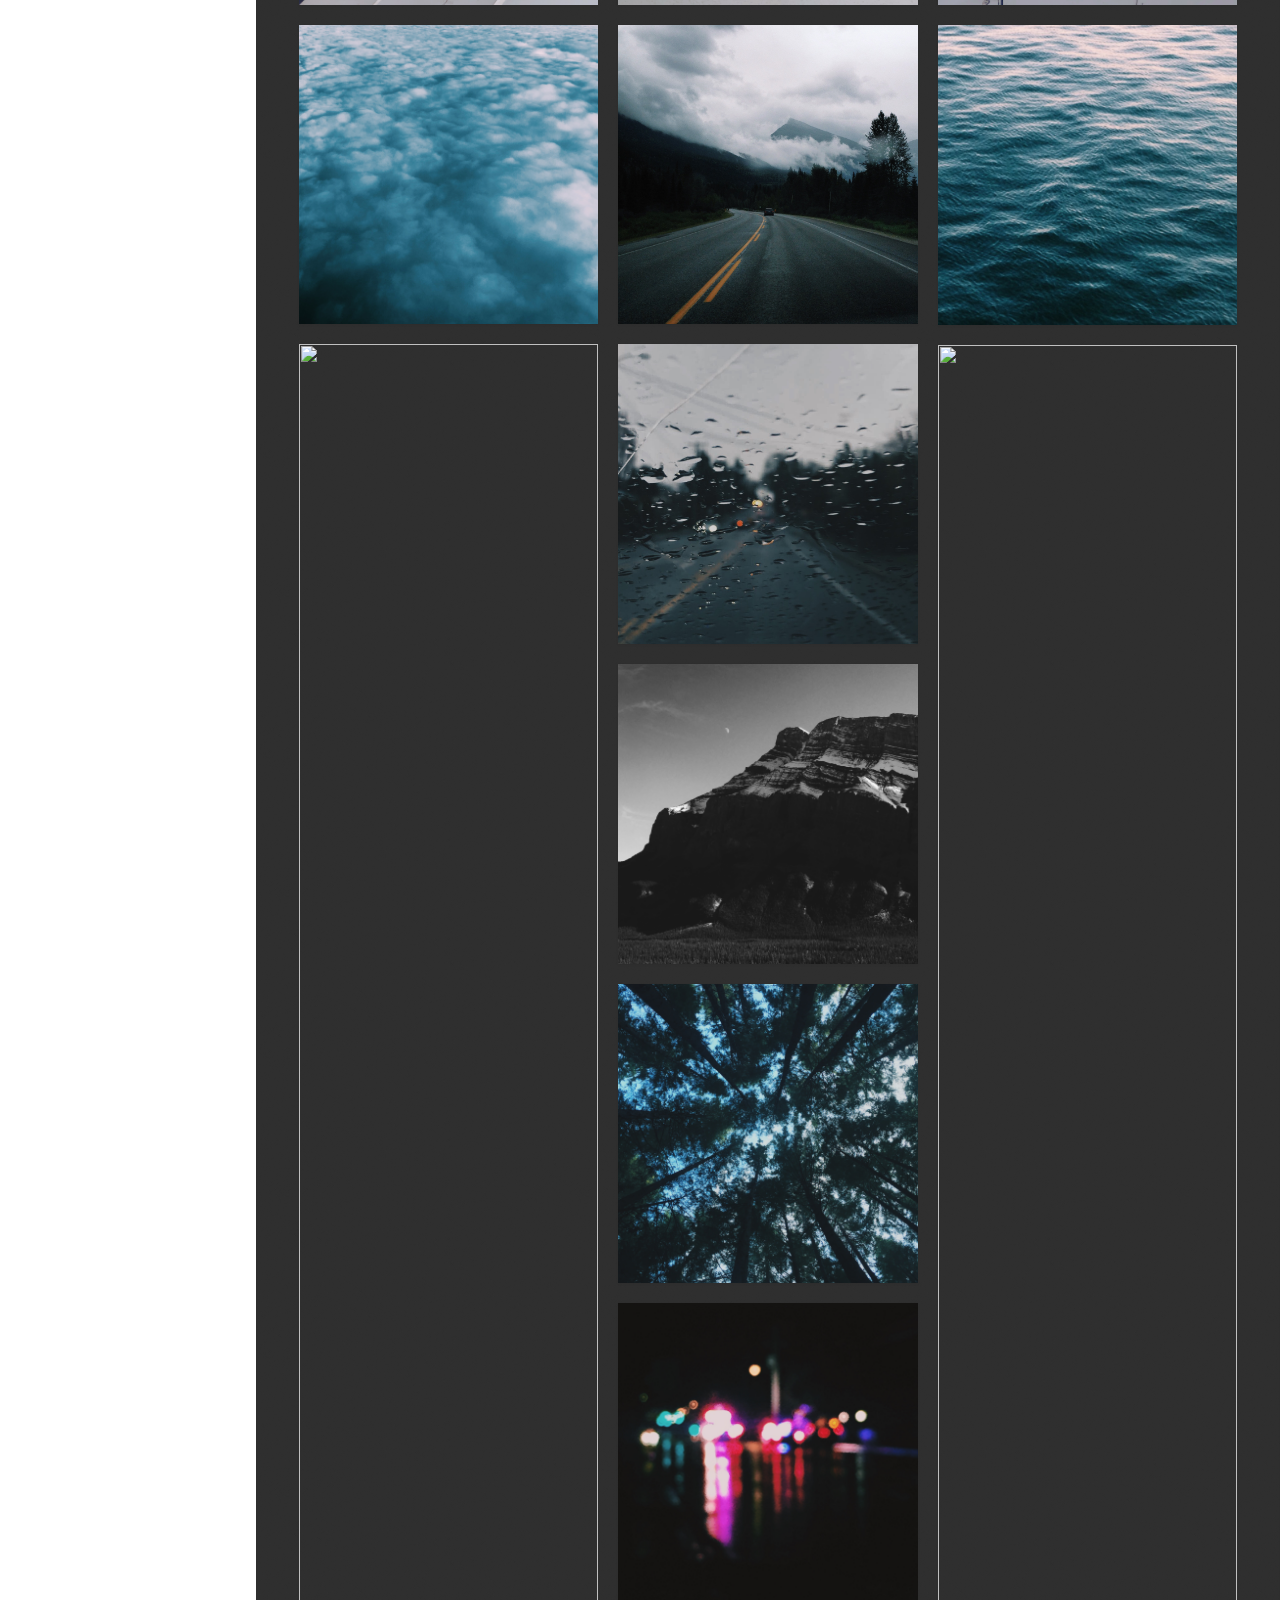
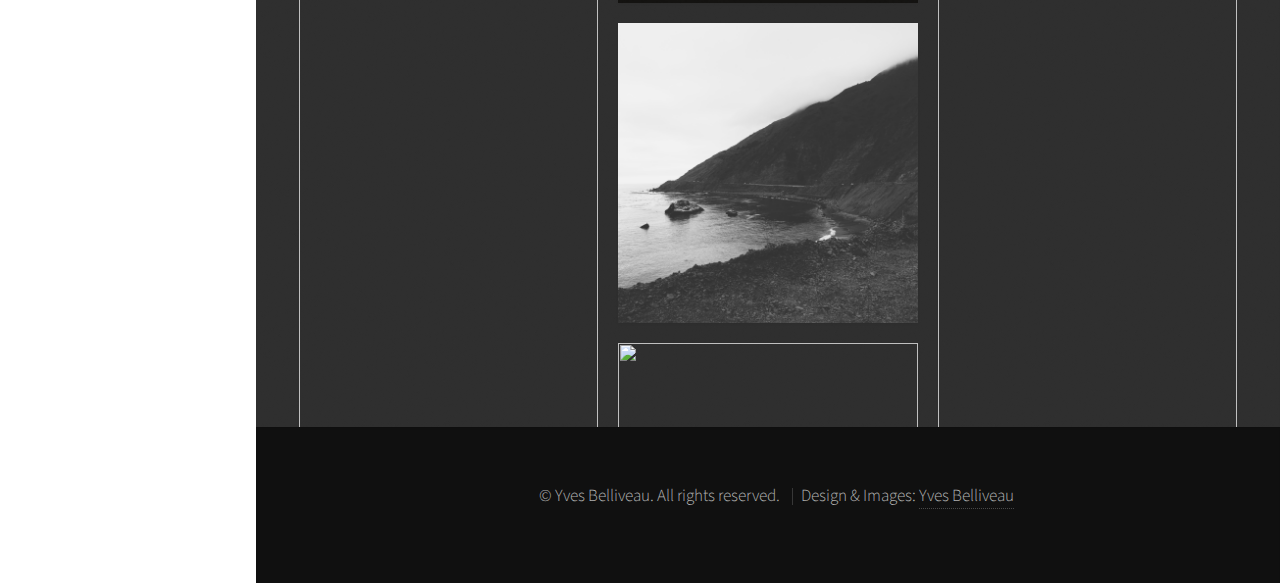
==== commit cf96da3b: "changed colour pallete and made small edits" ====
--- a/index.html
+++ b/index.html
@@ -177,7 +177,7 @@
 								<h2>BlueTape</h2>
 							</header>
 
-							<p>This is a project I'm currently working on for the
+							<p>This is a project my team and I are currently working on for the
 							<a href="https://web.uvic.ca/calendar2019-09/CDs/SENG/499.html">Summer 2019 SENG 499 Design Project course.</a><br/>
 							Click the button below to visit the project's dedicated site.</p>
 
@@ -202,7 +202,7 @@
 							<p>The favicon for this site was rendered in Unity with a C# program I wrote.<br/>
 							The program was an implementation of a simple ray tracer which essentially created a sphere and a light source,
 							calculated the light ray intersection with the sphere, and used a
-							<a href="https://en.wikipedia.org/wiki/Blinn%E2%80%93Phong_reflection_model">Blinn–Phong </a>
+							<a href="https://en.wikipedia.org/wiki/Blinn%E2%80%93Phong_reflection_model"><strong>Blinn–Phong</strong> </a>
 							reflection model to calculate and set the pixel values.
 							</p>
 
@@ -220,7 +220,7 @@
 
 							<p><br/>
 							The C# code can be found
-							<a href="https://github.com/yvesbelliveau/CSC305A1/blob/master/CSC305A1P1.cs">here</a>
+							<a href="https://github.com/yvesbelliveau/CSC305A1/blob/master/CSC305A1P1.cs"><strong>here</strong></a>
 							, with the variables set to the values used to generate the above image.</p>
 
 						</div>
@@ -379,8 +379,8 @@
 				<!-- Copyright -->
 					<ul class="copyright">
 						<li>&copy; Yves Belliveau. All rights reserved.</li>
-						<li>Design: <a href="http://html5up.net">HTML5 UP</a></li><!--<li>Design: adapted from <a href="http://html5up.net">HTML5 UP</a>'s <a href= "https://html5up.net/prologue">Prologue</a></li>-->
-						<li>Images: <a href="">Yves Belliveau</a></li>
+						<!--<li>Design: adapted from <a href="http://html5up.net">HTML5 UP</a>'s <a href= "https://html5up.net/prologue">Prologue</a></li>-->
+						<li>Design & Images: <a href="">Yves Belliveau</a></li>
 					</ul>
 
 			</div>
--- a/assets/css/main.css
+++ b/assets/css/main.css
@@ -88,7 +88,7 @@
 		font-size: 19pt;
 		font-weight: 300;
 		line-height: 1.75em;
-		color: #888;
+		color: #b0b0b0;
 	}
 
 		body.is-preload *, body.is-preload *:before, body.is-preload *:after {
@@ -112,7 +112,7 @@
 
 	h1, h2, h3, h4, h5, h6 {
 		font-weight: 300;
-		color: #666;
+		color: #d0d0d0;
 		line-height: 1.5em;
 	}
 
@@ -122,7 +122,7 @@
 	}
 
 		h1 a strong, h2 a strong, h3 a strong, h4 a strong, h5 a strong, h6 a strong {
-			color: #333;
+			color: #ffffff;
 		}
 
 	h2 {
@@ -131,11 +131,11 @@
 	}
 
 		h2.alt {
-			color: #888;
+			color: #d0d0d0;
 		}
 
 			h2.alt strong {
-				color: #666;
+				color: #ffffff;
 			}
 
 	h3 {
@@ -156,7 +156,7 @@
 
 	strong, b {
 		font-weight: 300;
-		color: #666;
+		color: #ffffff;
 	}
 
 	em, i {
@@ -1757,7 +1757,7 @@
 		.image.avatar48 {
 			width: 48px;
 			height: 48px;
-			background: #f00;
+			background: #000000;
 		}
 
 			.image.avatar48 img {
@@ -1948,7 +1948,7 @@
 		color: #fff !important;
 		text-decoration: none;
 		padding: 0.75em 2.5em 0.75em 2.5em;
-		background-color: #8ebebc;
+		background-color: #b0b0b0;
 		border: 0;
 		cursor: pointer;
 		background-image: -moz-linear-gradient(top, rgba(0, 0, 0, 0), rgba(0, 0, 0, 0.15)), url("images/overlay.png");
@@ -1966,7 +1966,7 @@
 		input[type="reset"]:hover,
 		button:hover,
 		.button:hover {
-			background-color: #9ececc;
+			background-color: #00aa99;
 		}
 
 		input[type="button"]:active,
@@ -2032,7 +2032,7 @@
 		-webkit-justify-content: space-between;
 		-ms-justify-content: space-between;
 		justify-content: space-between;
-		background: #222629 url("images/overlay.png");
+		background: #020202 url("images/overlay.png");
 		box-shadow: inset -0.25em 0 0.25em 0 rgba(0, 0, 0, 0.1);
 		color: #fff;
 		height: 100%;
@@ -2069,7 +2069,7 @@
 		}
 
 			#header .icons a {
-				color: #41484c;
+				color: #333333;
 				-moz-transition: color 0.35s ease-in-out;
 				-webkit-transition: color 0.35s ease-in-out;
 				-ms-transition: color 0.35s ease-in-out;
@@ -2077,7 +2077,7 @@
 			}
 
 				#header .icons a:hover {
-					color: #fff;
+					color: #0;
 				}
 
 	#logo {
@@ -2089,7 +2089,7 @@
 
 		#logo h1 {
 			position: relative;
-			color: #fff;
+			color: #DDDDDD;
 			font-weight: 600;
 			font-size: 1em;
 			line-height: 1em;
@@ -2155,7 +2155,7 @@
 				}
 
 					#nav ul li a.active span:before {
-						color: #e27689;
+						color: #ffff;
 					}
 
 /* Footer */
@@ -2163,7 +2163,7 @@
 	#footer {
 		margin-left: 375px;
 		text-align: center;
-		background-color: #dce3e2;
+		background-color: #101010;
 		padding: 3em 0 4em 0;
 		box-shadow: inset 0 1px 0 0 rgba(0, 0, 0, 0.05), inset 0 0.1em 0.1em 0 rgba(0, 0, 0, 0.025);
 		font-size: 0.8em;
@@ -2238,15 +2238,15 @@
 			}
 
 			#main > section.two {
-				background-color: #f5fafa;
+				background-color: #202020;
 			}
 
 			#main > section.three {
-				background-color: #ecf1f1;
+				background-color: #303030;
 			}
 
 			#main > section.four {
-				background-color: #e8edec;
+				background-color: #404040;
 			}
 
 /* Wide */
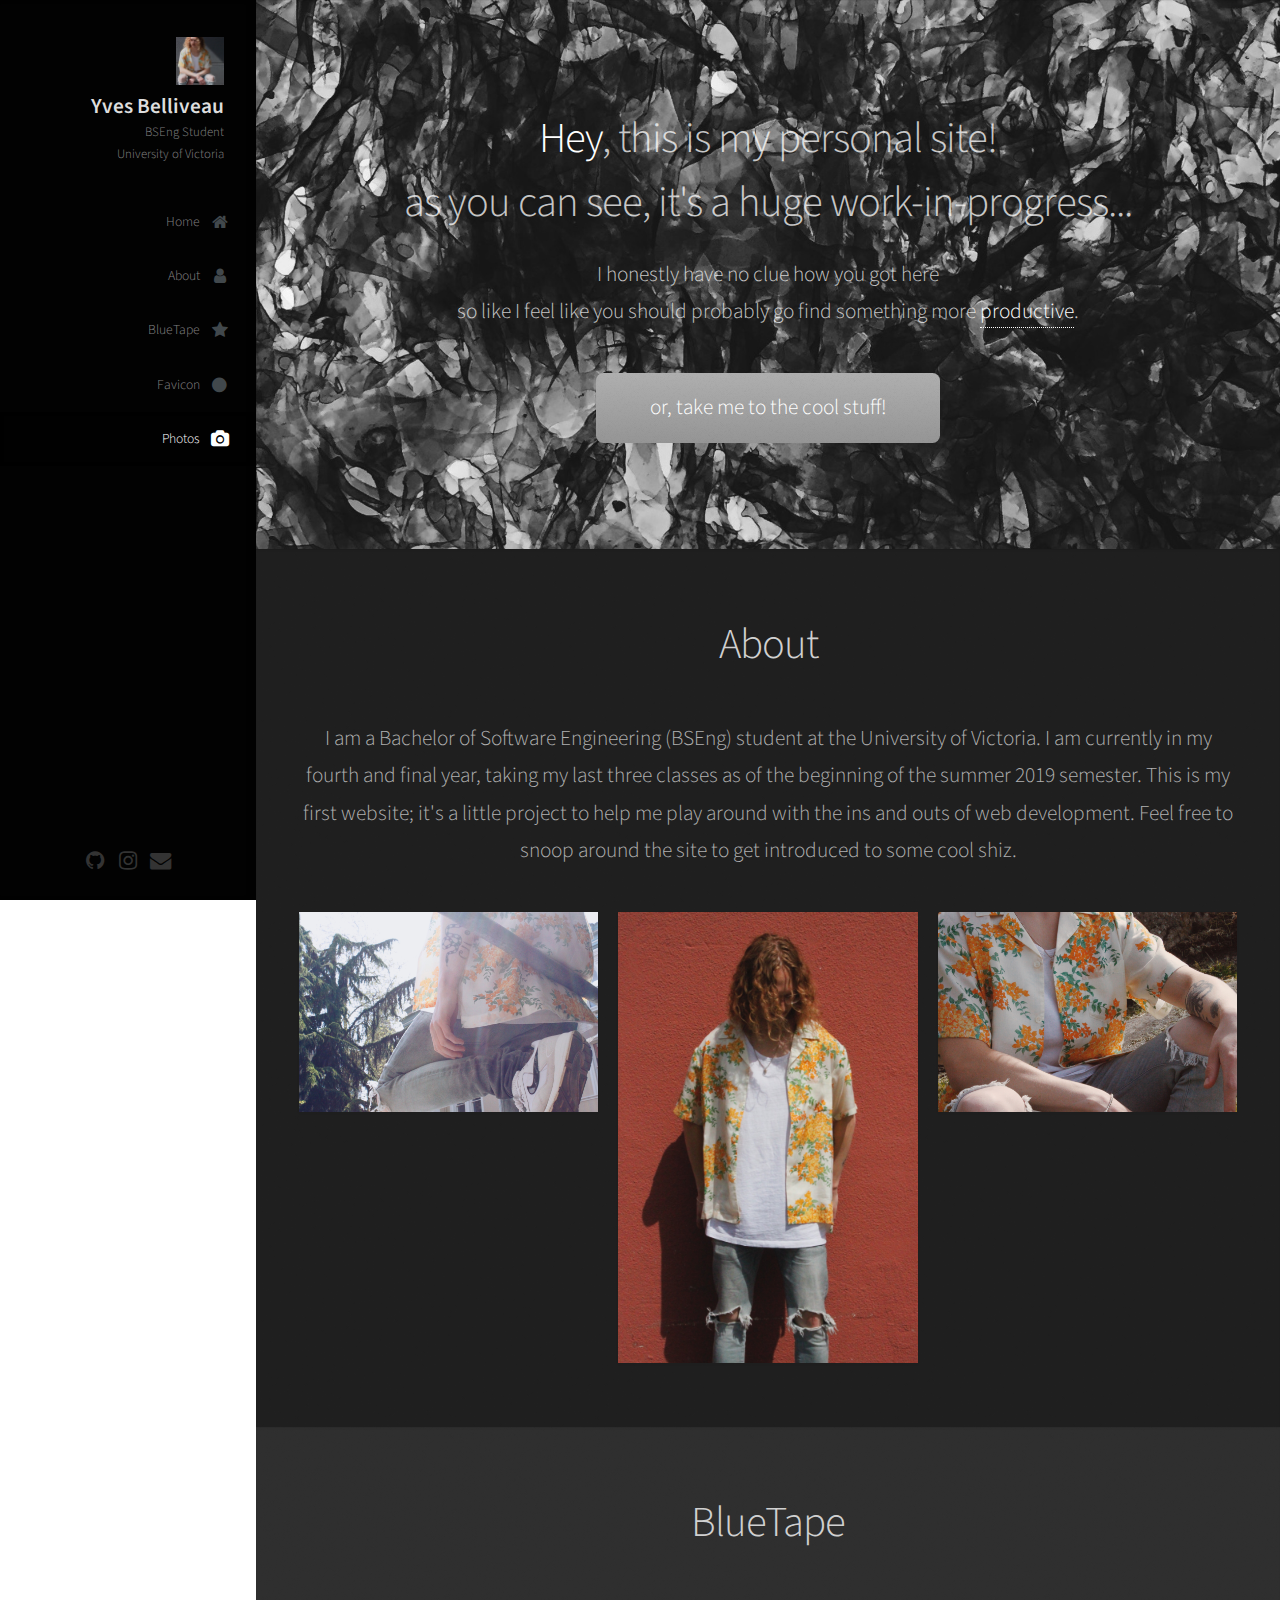
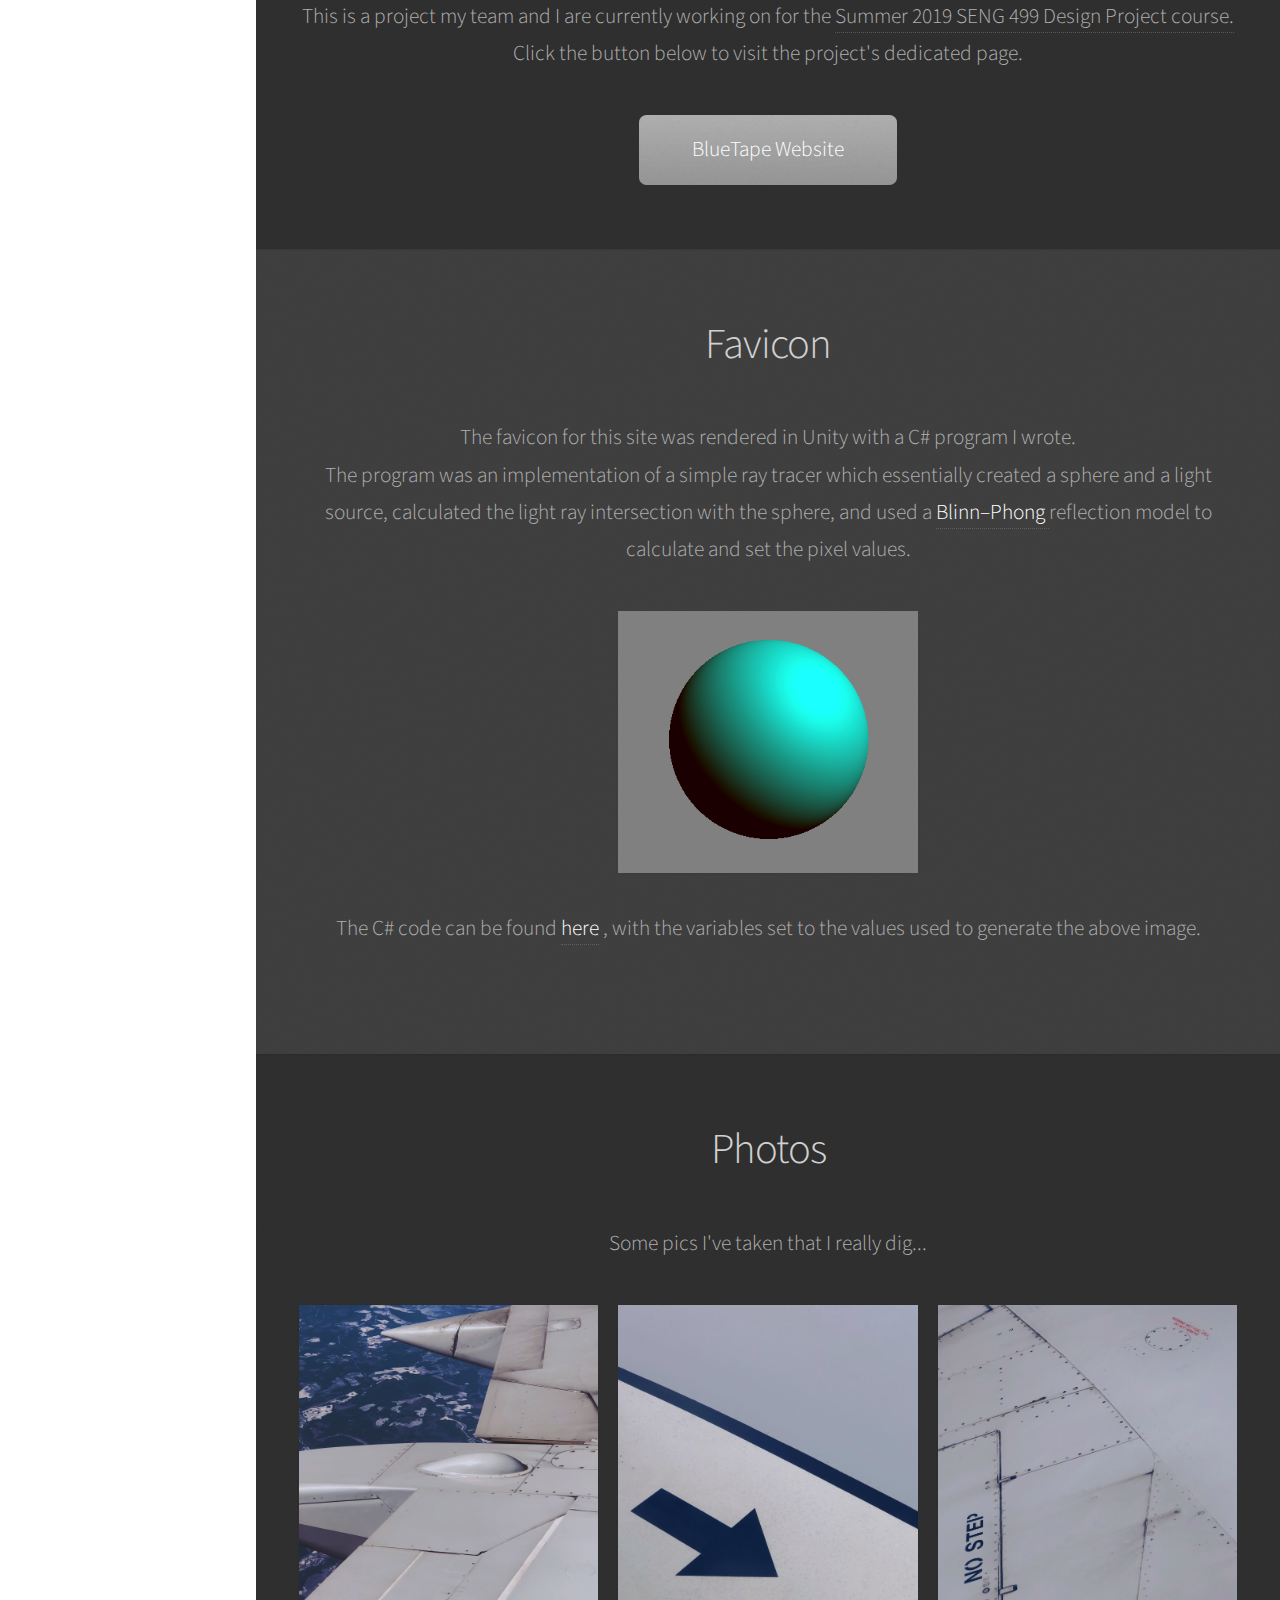
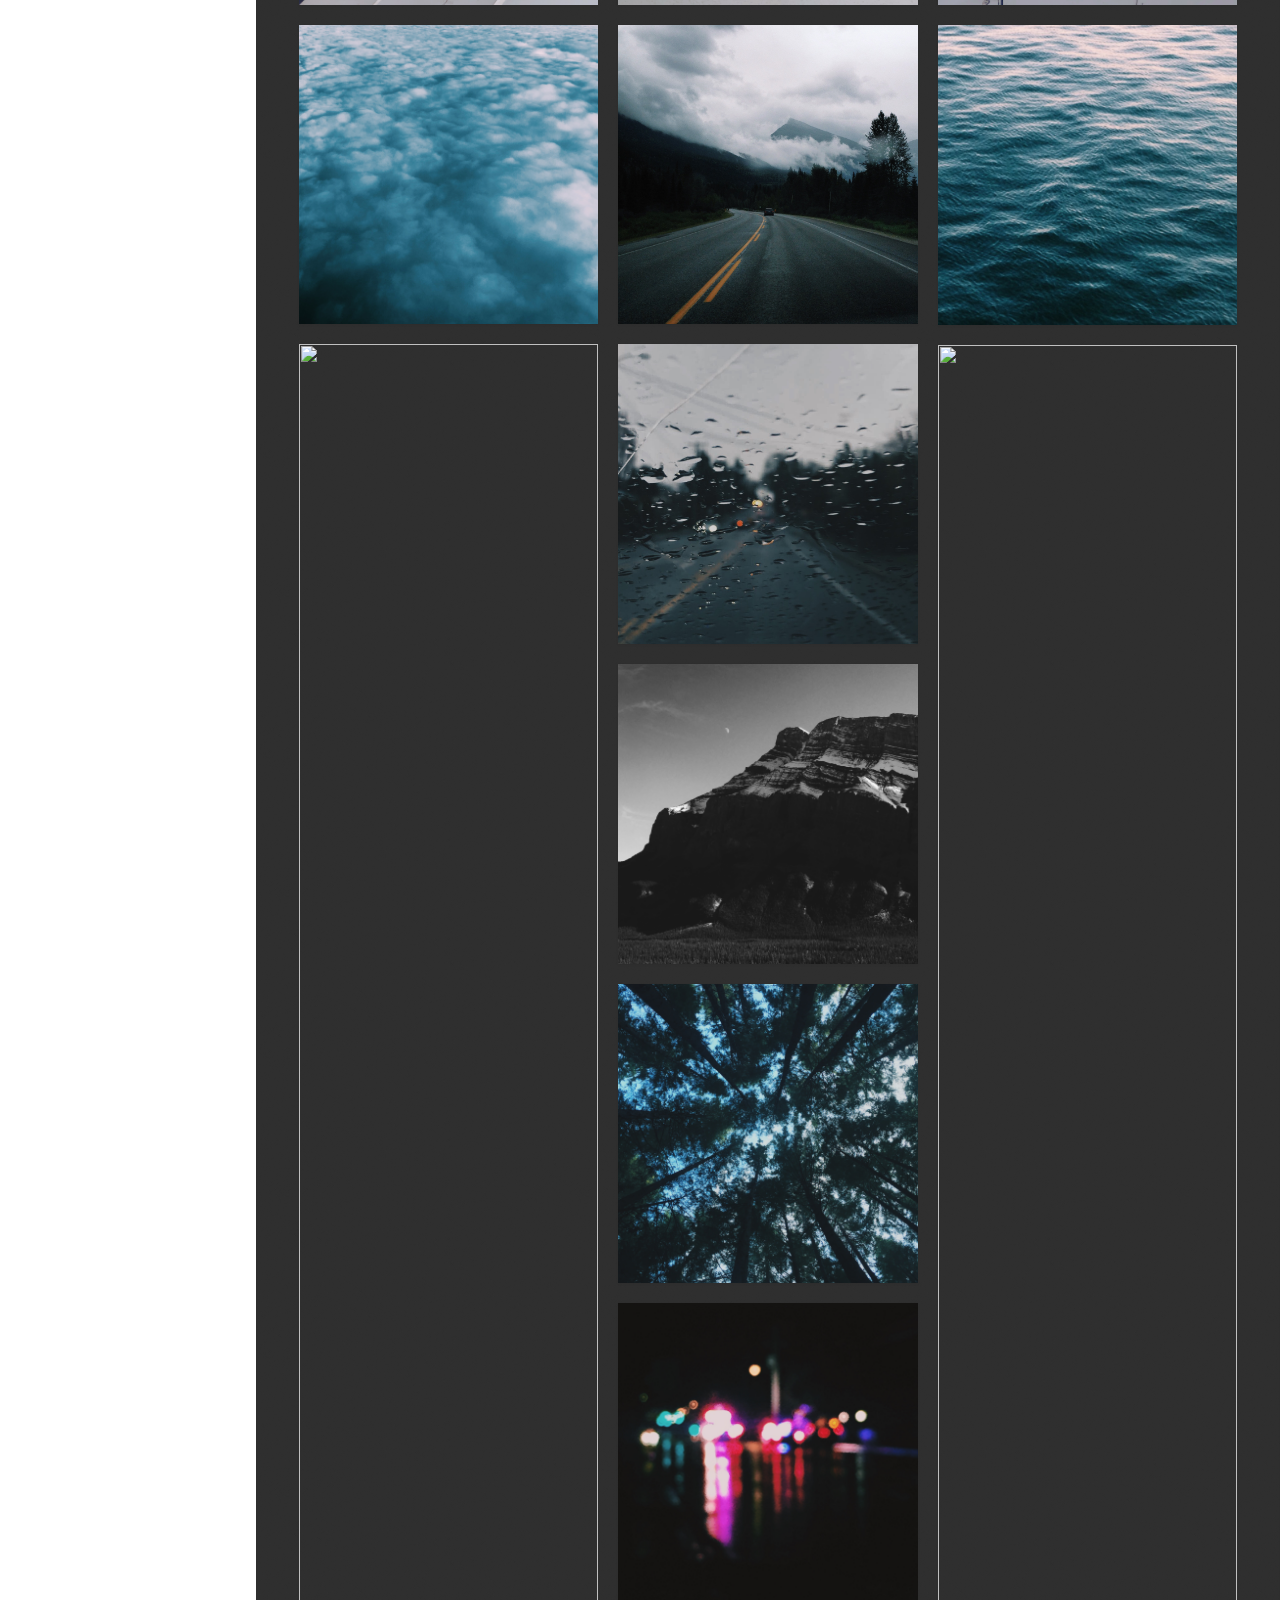
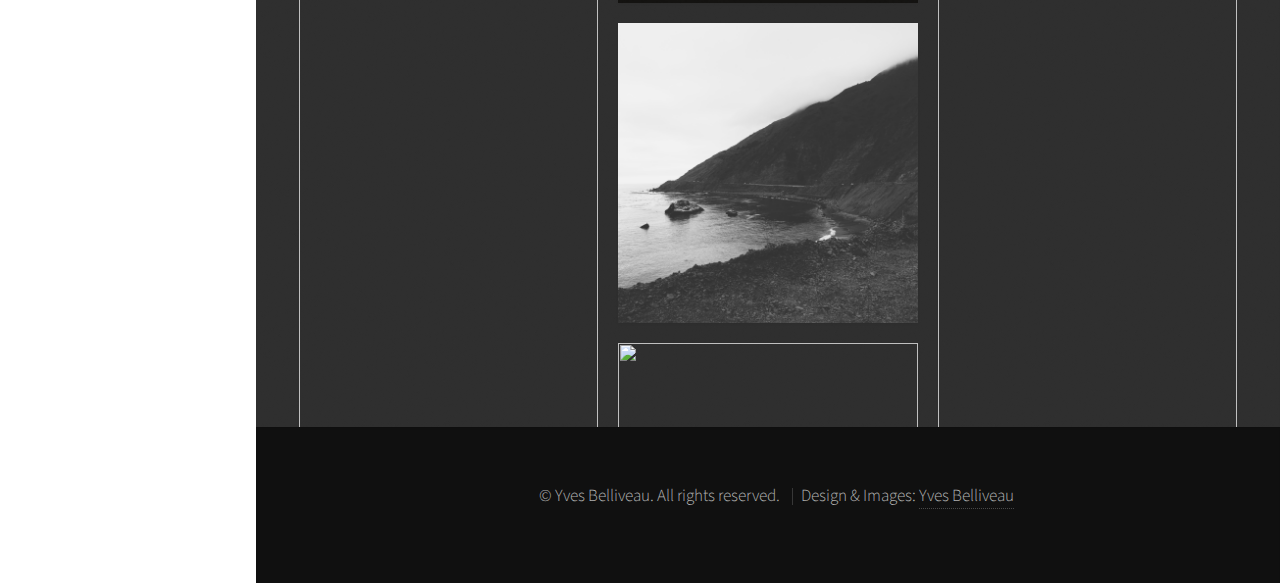
==== commit 7b66a401: "yeah I literally changed one word and I'm pushing now jusge me" ====
--- a/index.html
+++ b/index.html
@@ -179,7 +179,7 @@
 
 							<p>This is a project my team and I are currently working on for the
 							<a href="https://web.uvic.ca/calendar2019-09/CDs/SENG/499.html">Summer 2019 SENG 499 Design Project course.</a><br/>
-							Click the button below to visit the project's dedicated site.</p>
+							Click the button below to visit the project's dedicated page.</p>
 
 							<footer>
 								<a href="http://ybell.ca/BlueTape/" class="button scrolly">BlueTape Website</a>
--- a/assets/css/main.css
+++ b/assets/css/main.css
@@ -1,11 +1,5 @@
 @import url("font-awesome.min.css");
 @import url("https://fonts.googleapis.com/css?family=Source+Sans+Pro:300,300italic,400,600");
-
-/*
-	Prologue by HTML5 UP
-	html5up.net | @ajlkn
-	Free for personal and commercial use under the CCA 3.0 license (html5up.net/license)
-*/
 
 html, body, div, span, applet, object,
 iframe, h1, h2, h3, h4, h5, h6, p, blockquote,
@@ -2155,7 +2149,7 @@
 				}
 
 					#nav ul li a.active span:before {
-						color: #ffff;
+						color: #ffffff;
 					}
 
 /* Footer */
@@ -2426,7 +2420,7 @@
 				width: 275px;
 				z-index: 10002;
 				width: 275px;
-				background: #222729 url("images/overlay.png");
+				background: #000000 url("images/overlay.png");
 				box-shadow: inset -0.25em 0 0.25em 0 rgba(0, 0, 0, 0.125);
 			}
 
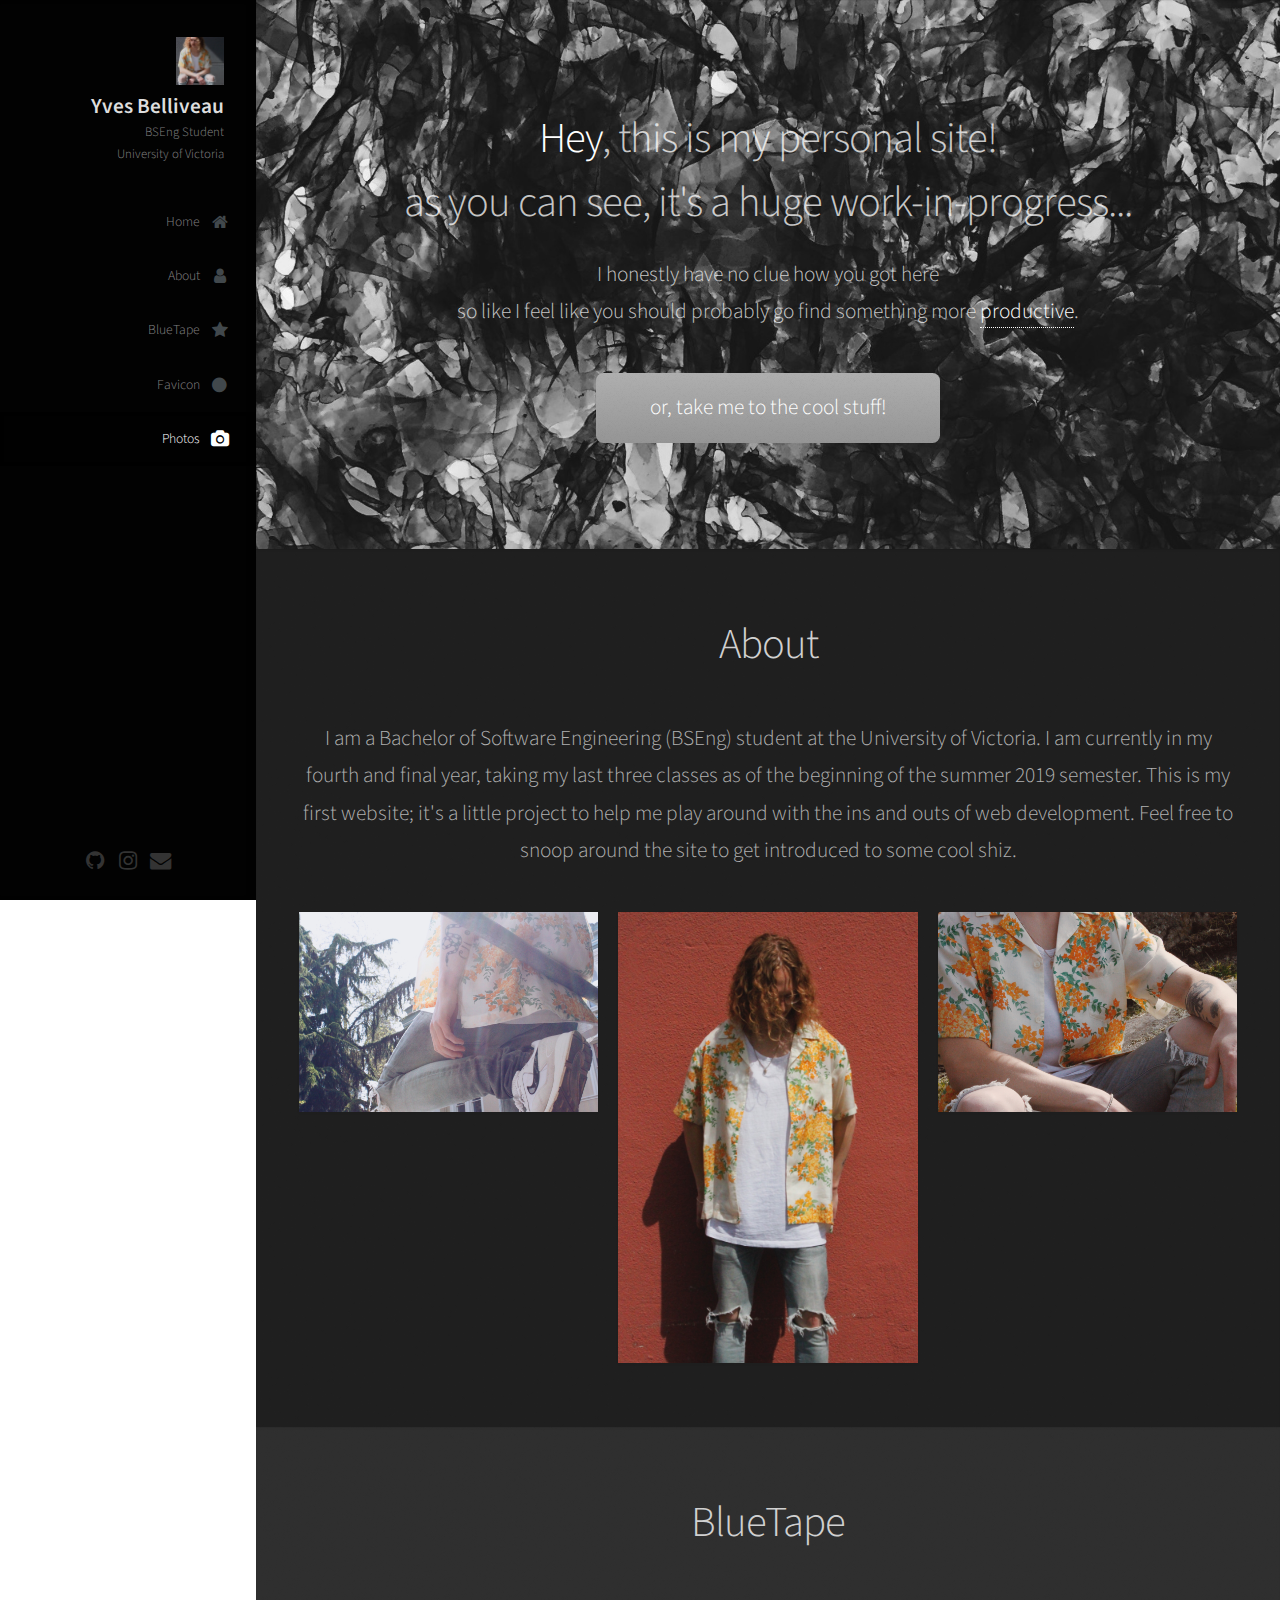
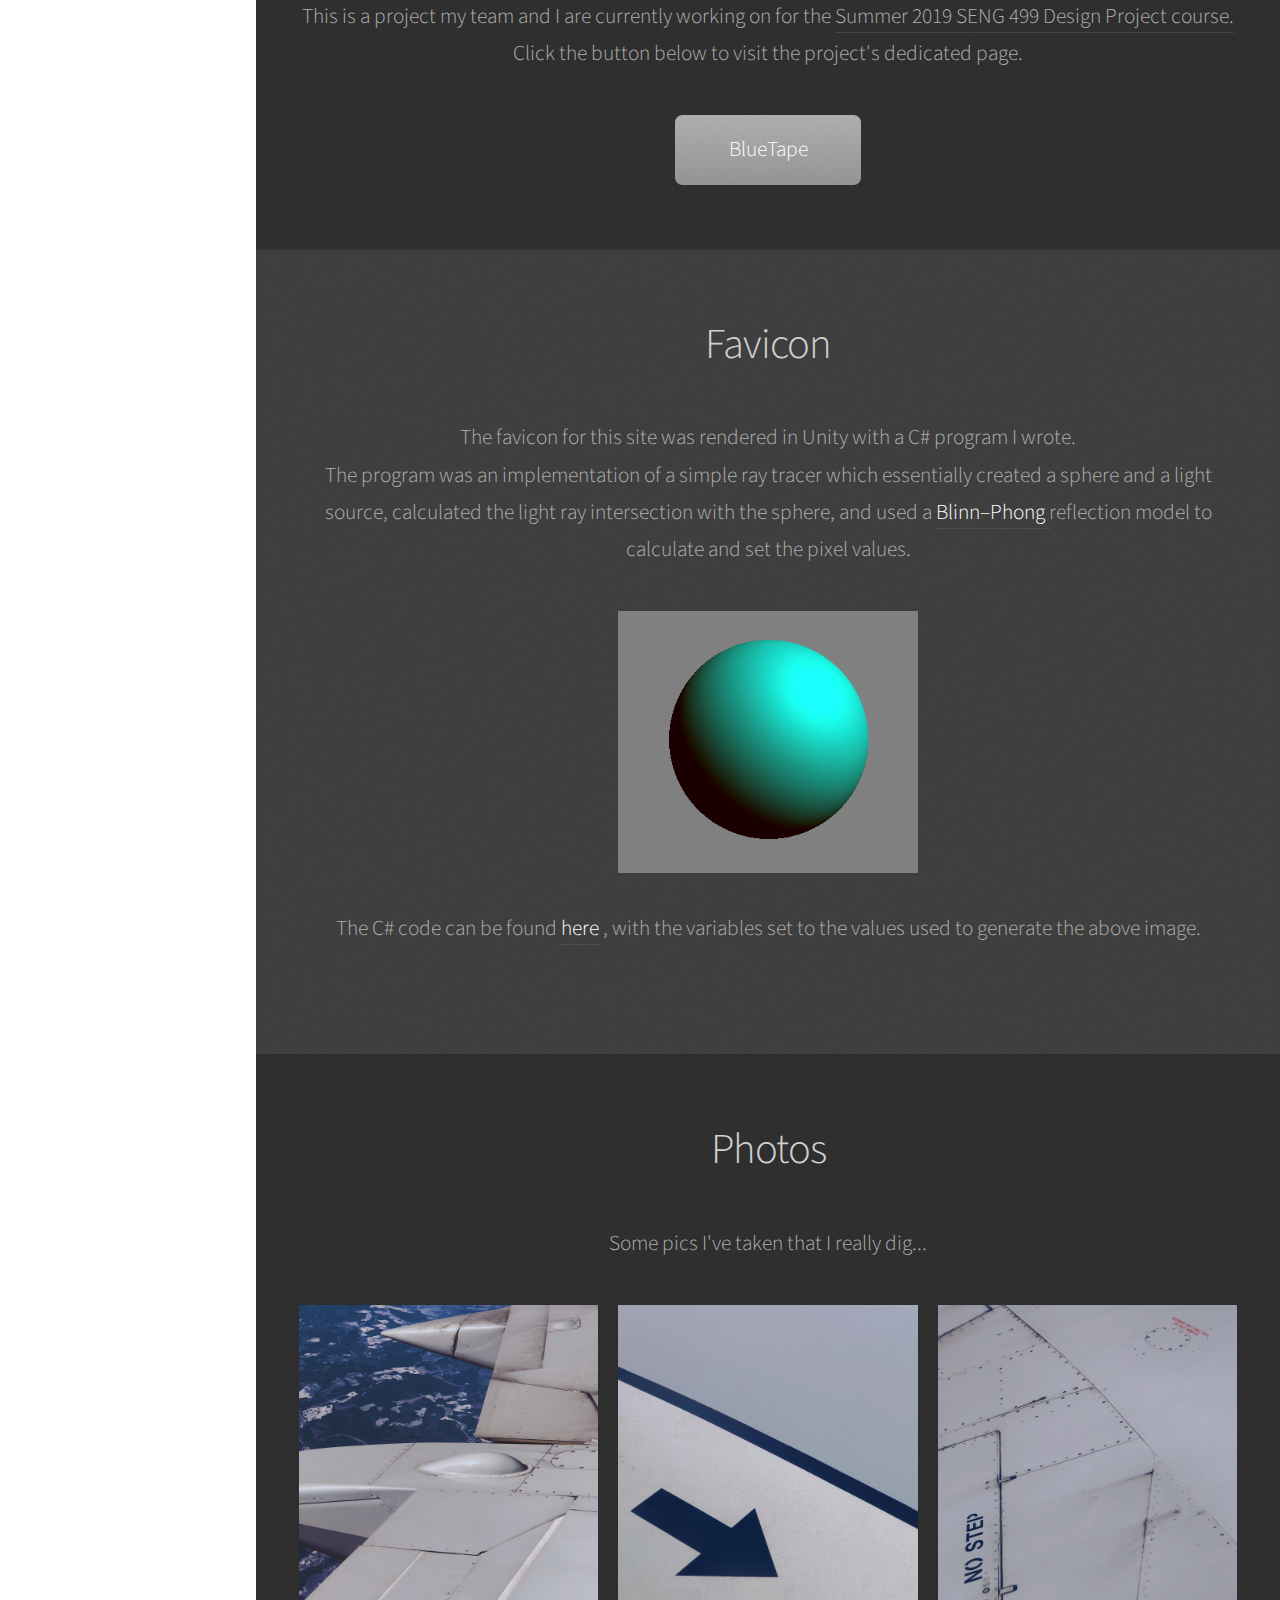
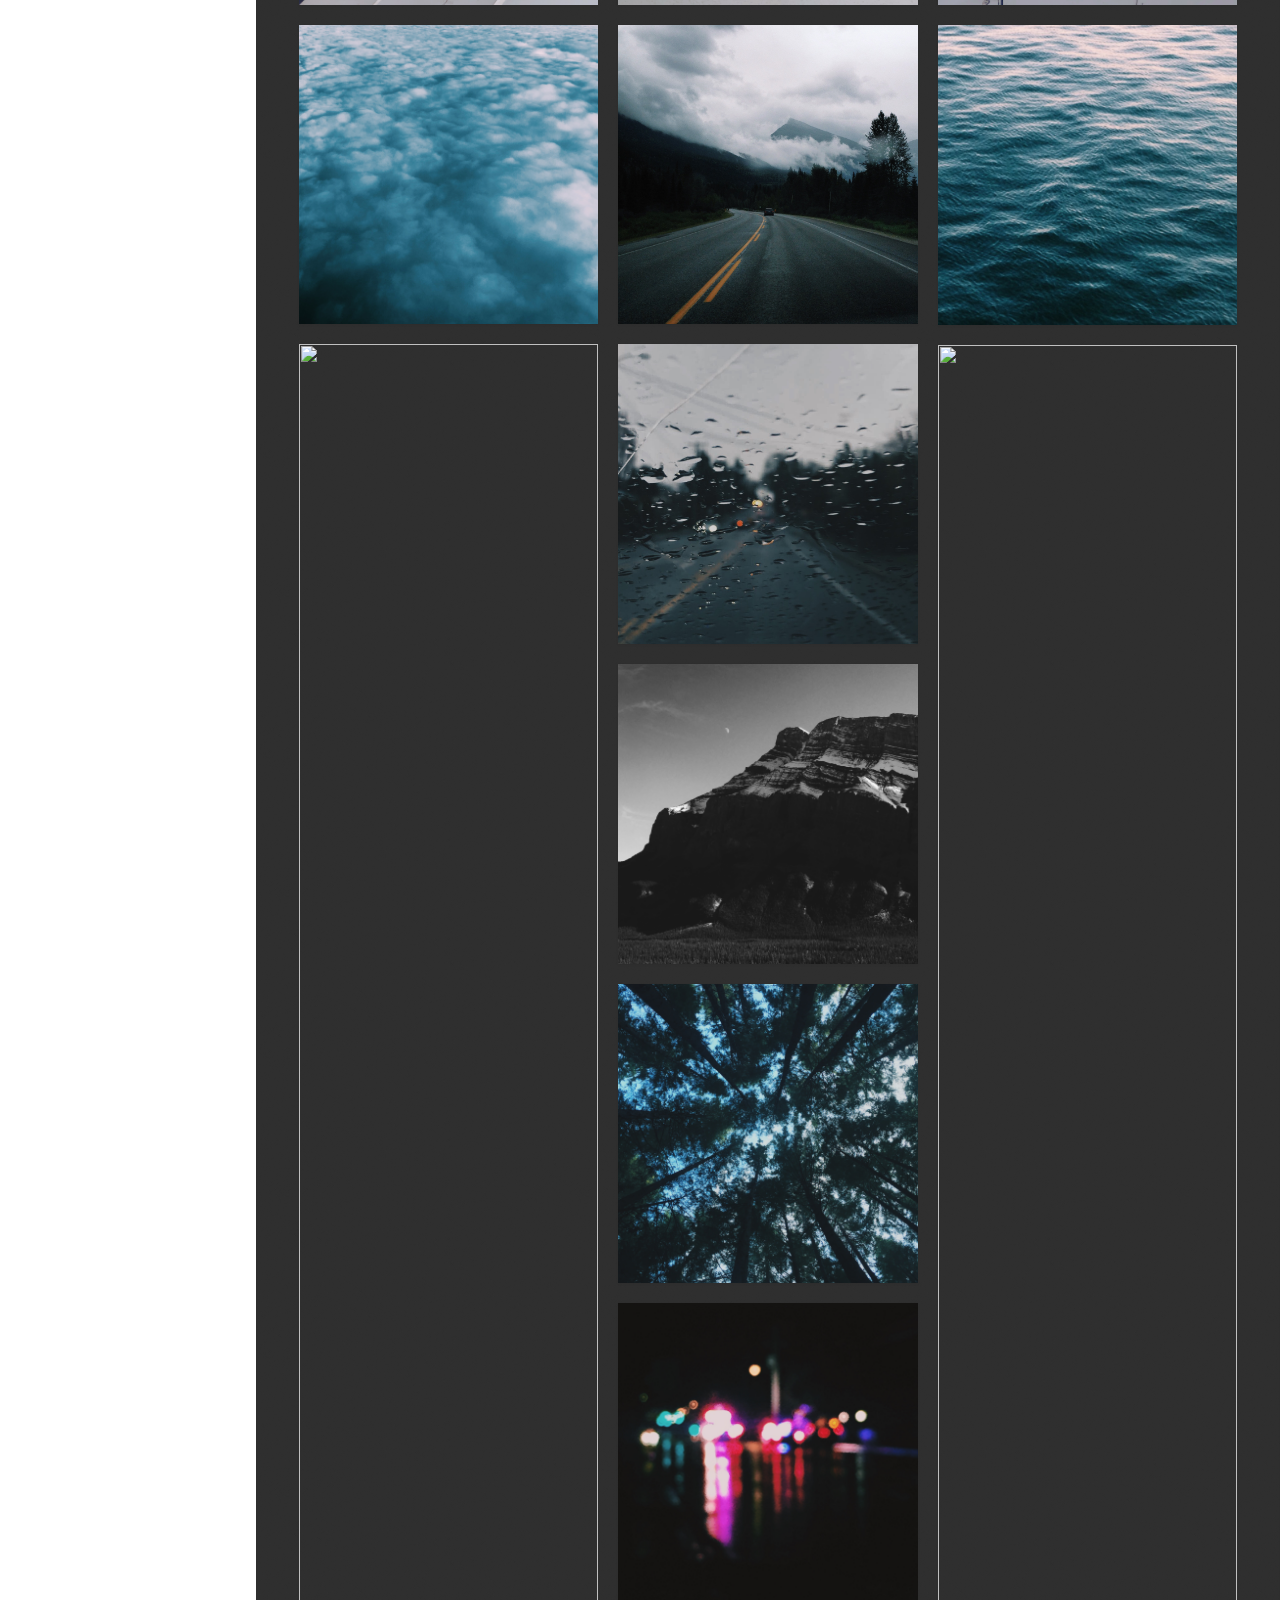
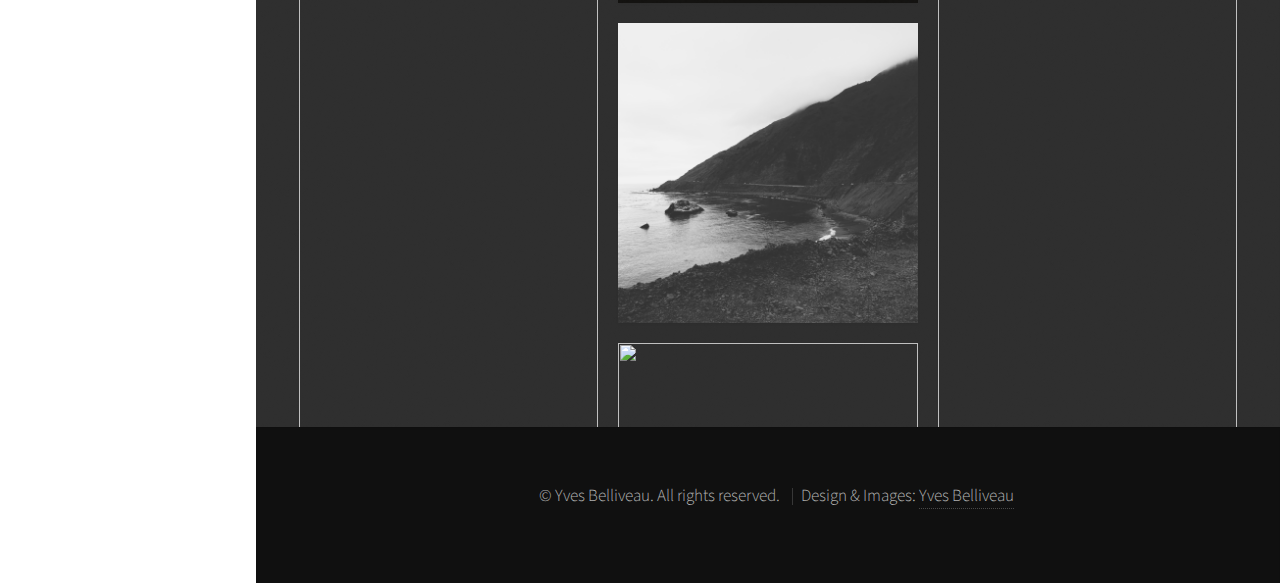
==== commit 34b37d31: "yeah I literally changed one word and I'm committing and pushing, judge me" ====
--- a/index.html
+++ b/index.html
@@ -182,7 +182,7 @@
 							Click the button below to visit the project's dedicated page.</p>
 
 							<footer>
-								<a href="http://ybell.ca/BlueTape/" class="button scrolly">BlueTape Website</a>
+								<a href="http://ybell.ca/BlueTape/" class="button scrolly">BlueTape</a>
 							</footer>
 
 							<!--<a href="#" class="image featured"><img src="images/pic08.jpg" alt="" /></a>-->
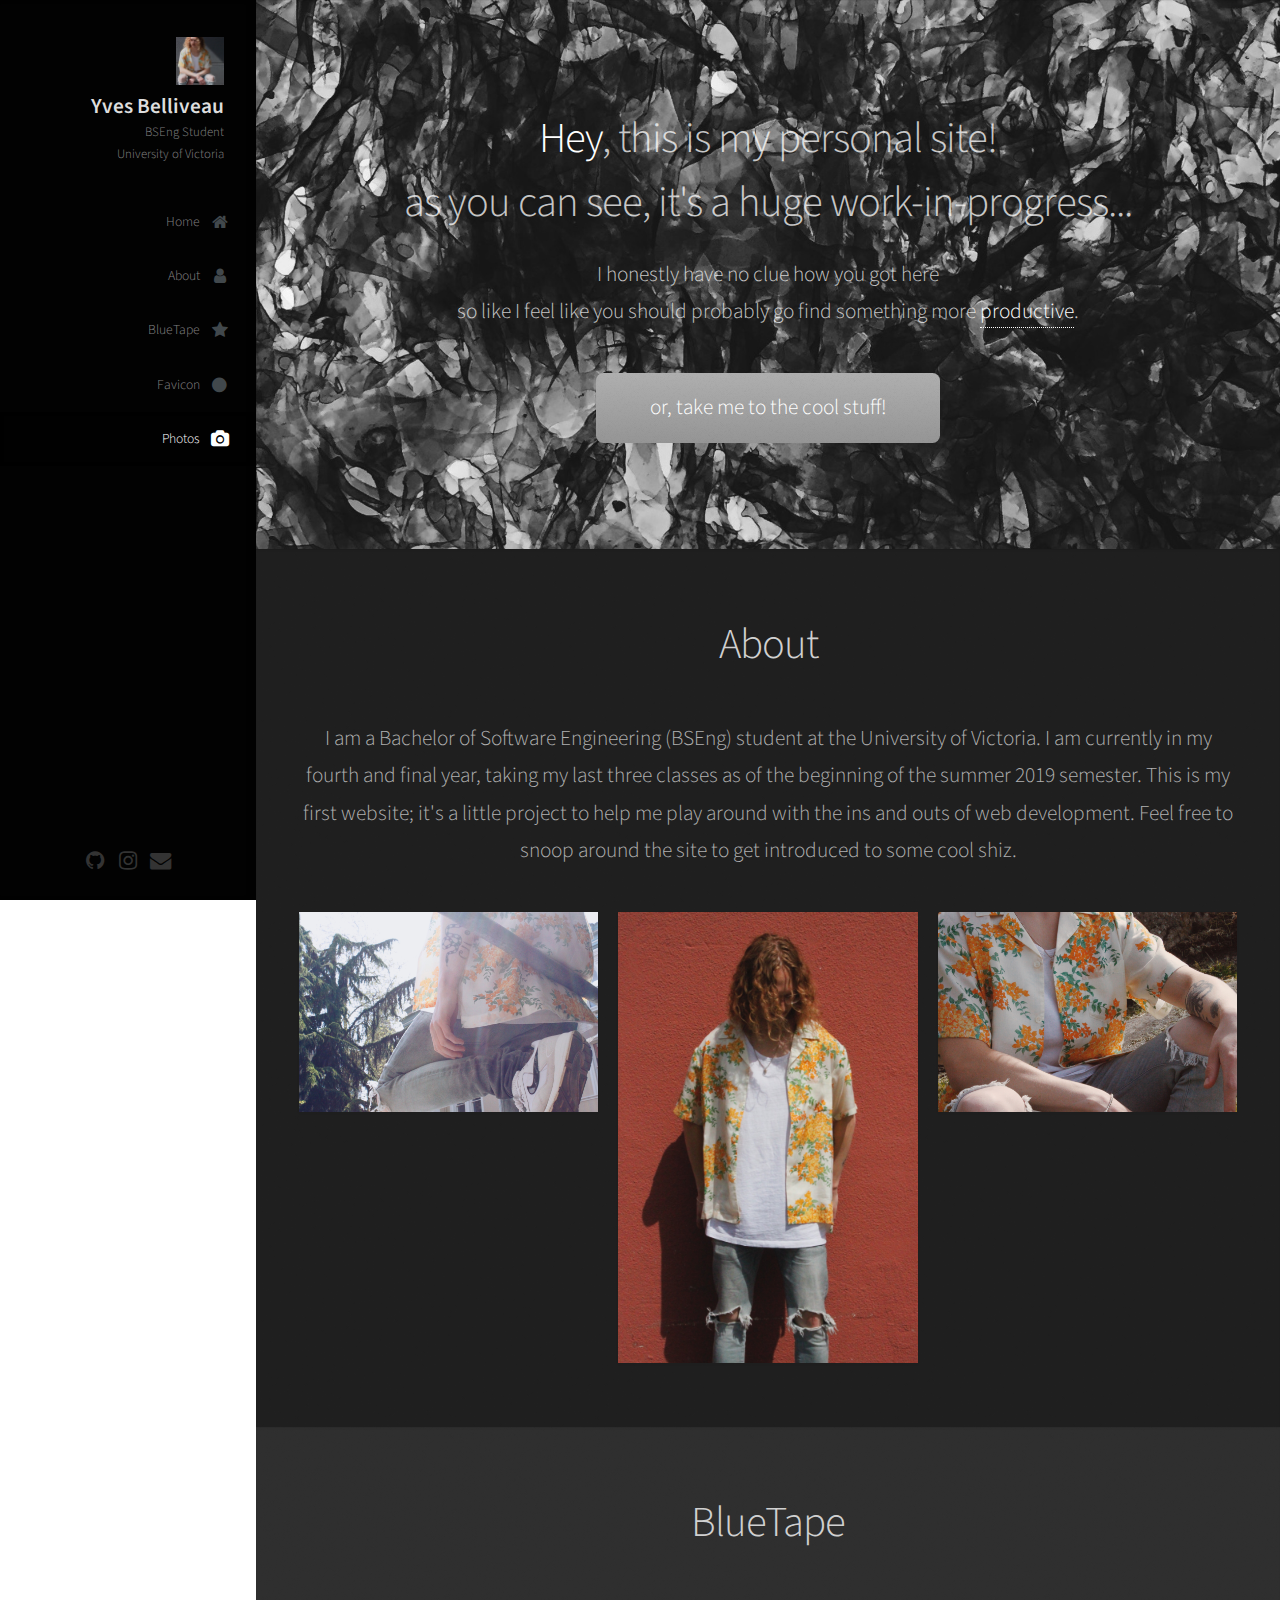
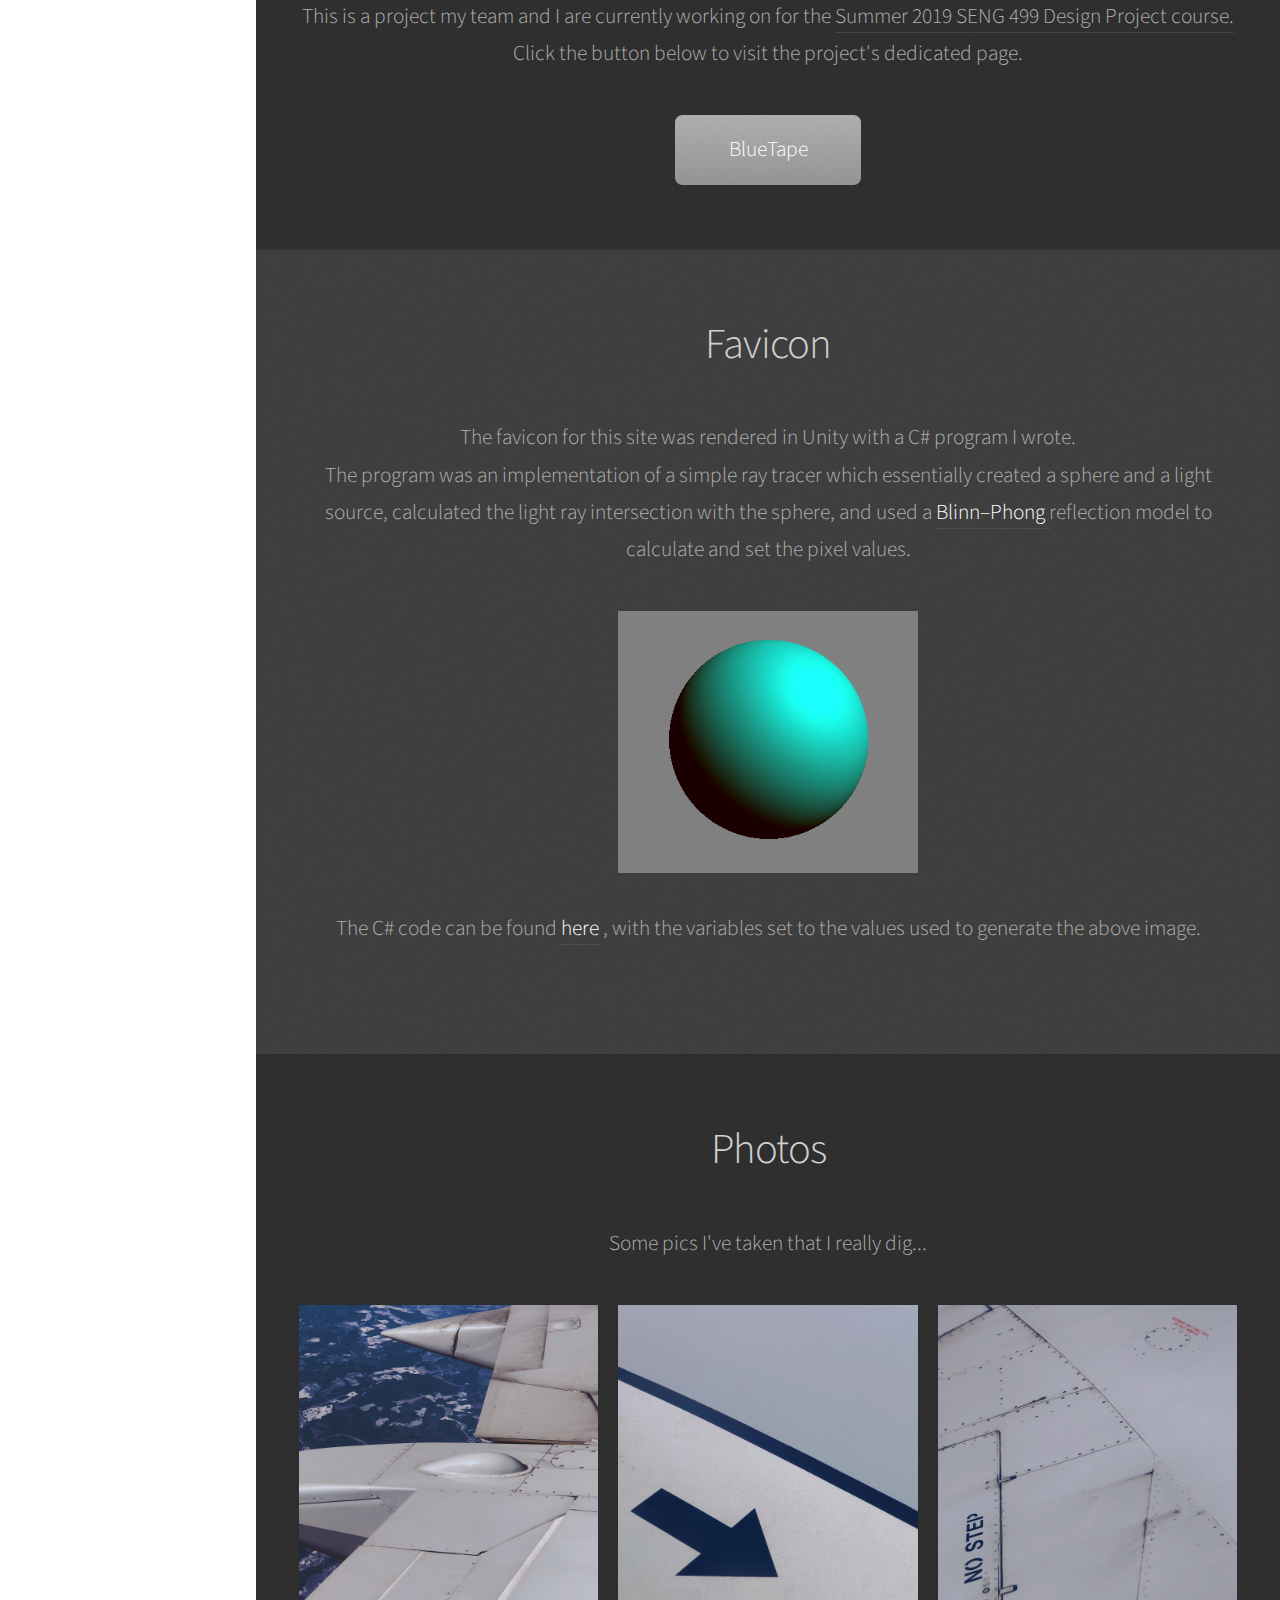
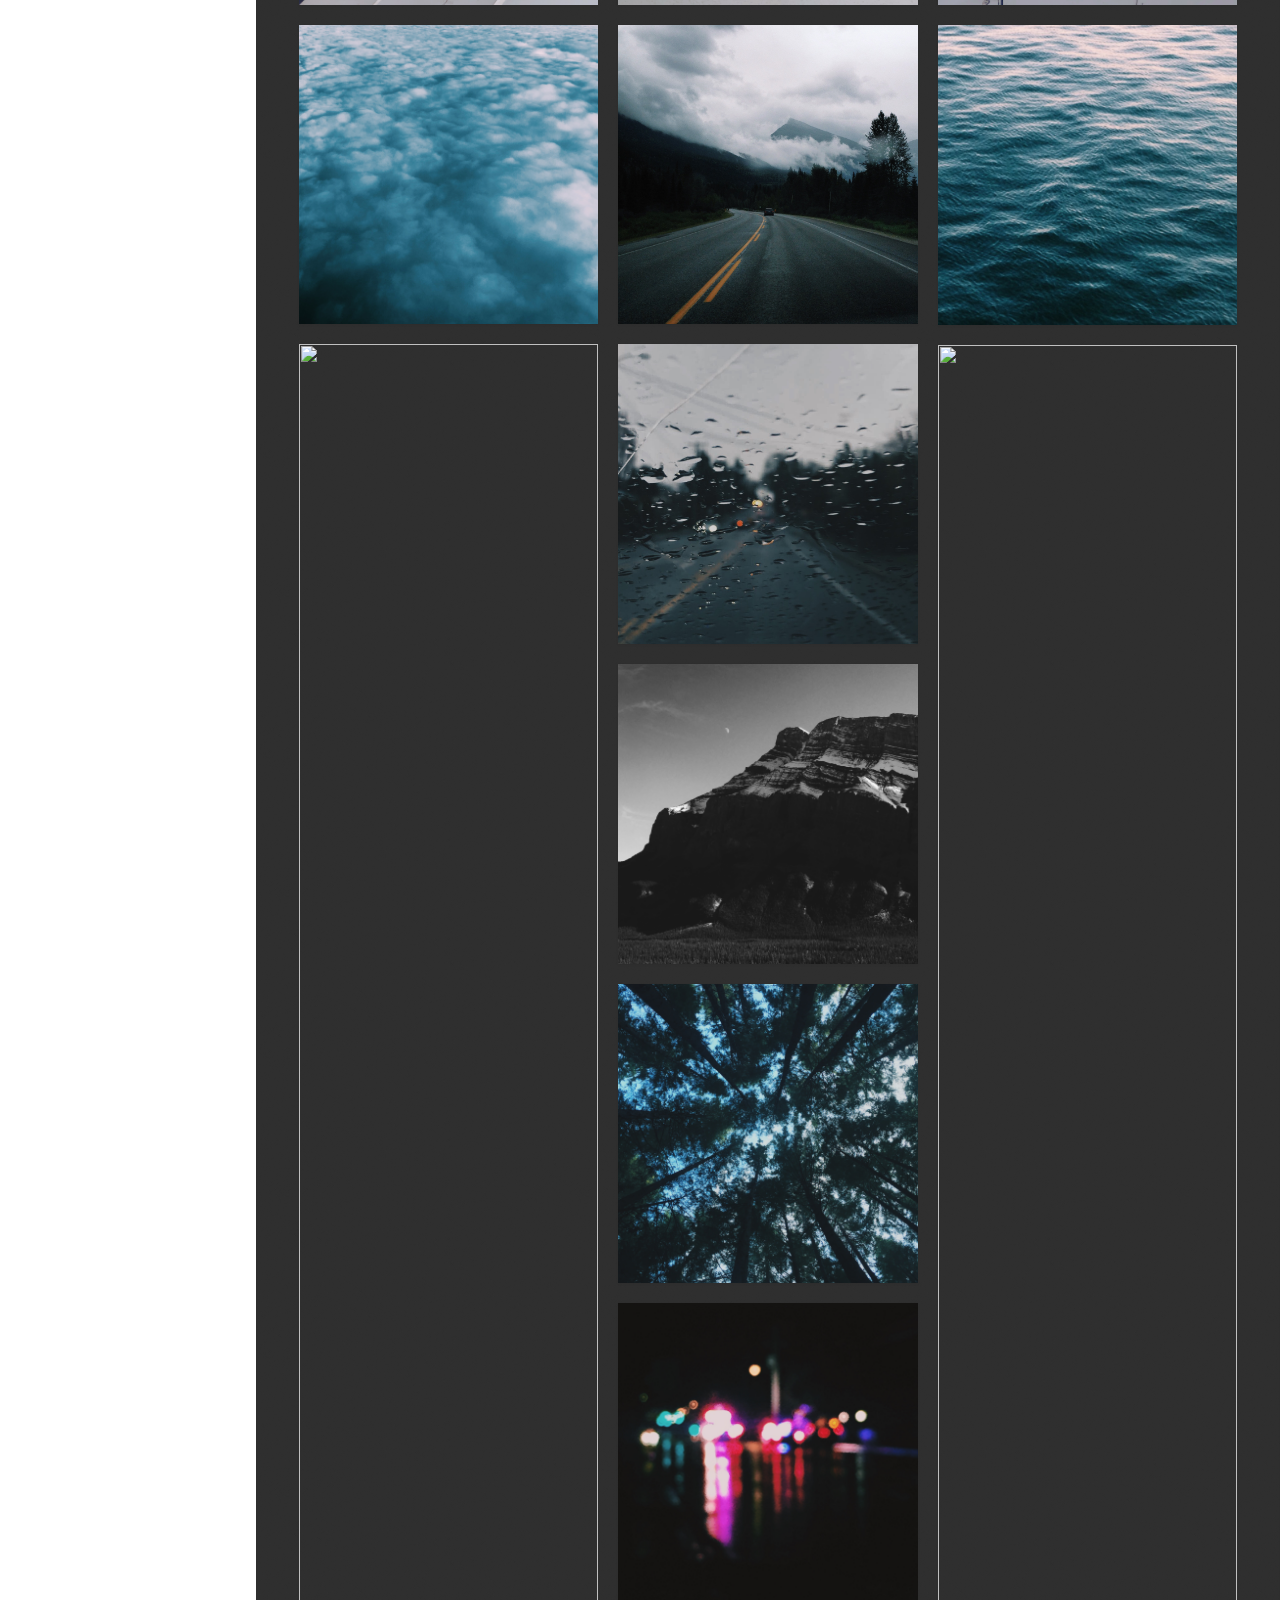
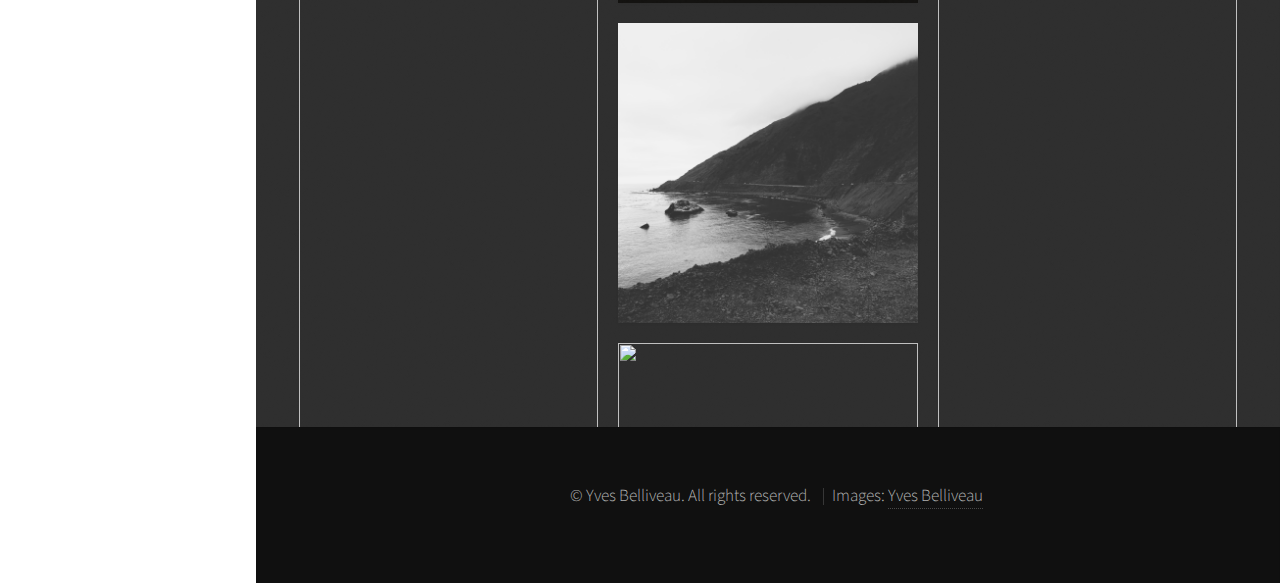
==== commit 2feff0eb: "Update index.html" ====
--- a/index.html
+++ b/index.html
@@ -380,7 +380,7 @@
 					<ul class="copyright">
 						<li>&copy; Yves Belliveau. All rights reserved.</li>
 						<!--<li>Design: adapted from <a href="http://html5up.net">HTML5 UP</a>'s <a href= "https://html5up.net/prologue">Prologue</a></li>-->
-						<li>Design & Images: <a href="">Yves Belliveau</a></li>
+						<li>Images: <a href="">Yves Belliveau</a></li>
 					</ul>
 
 			</div>
